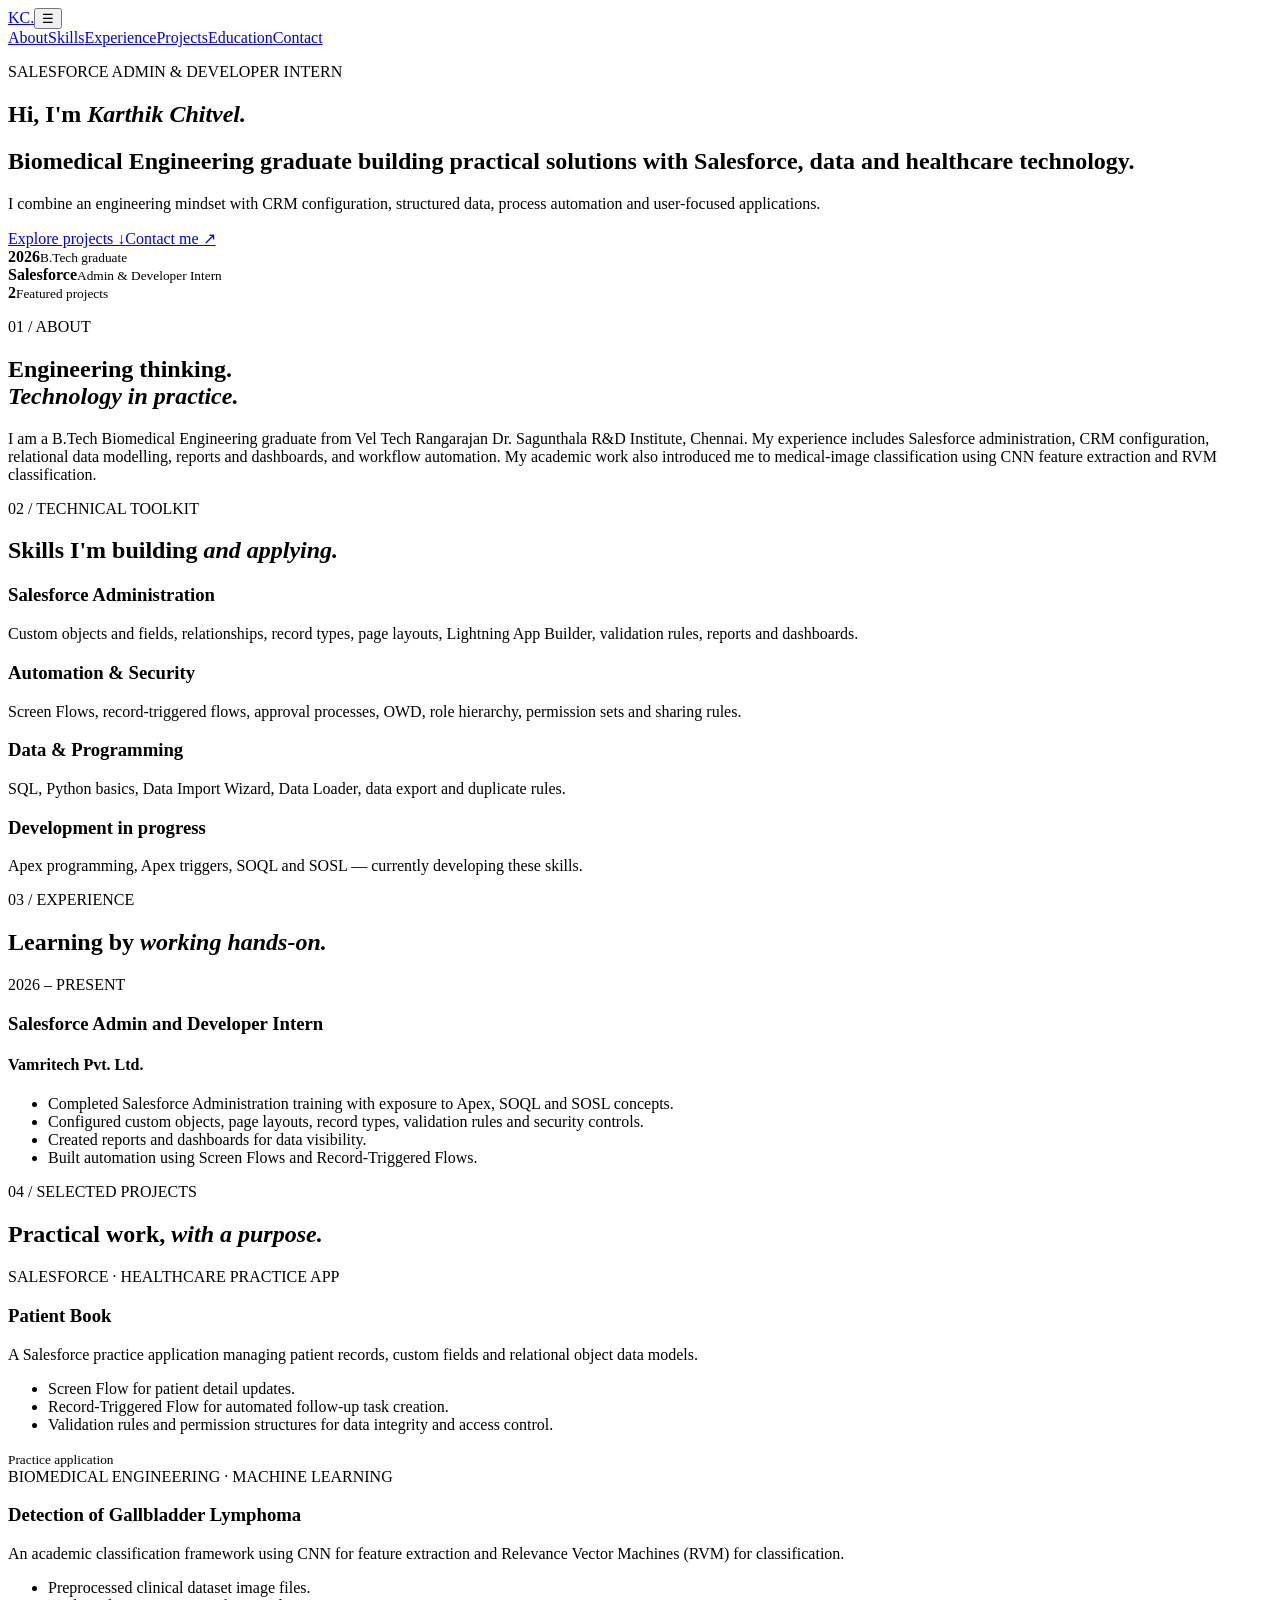
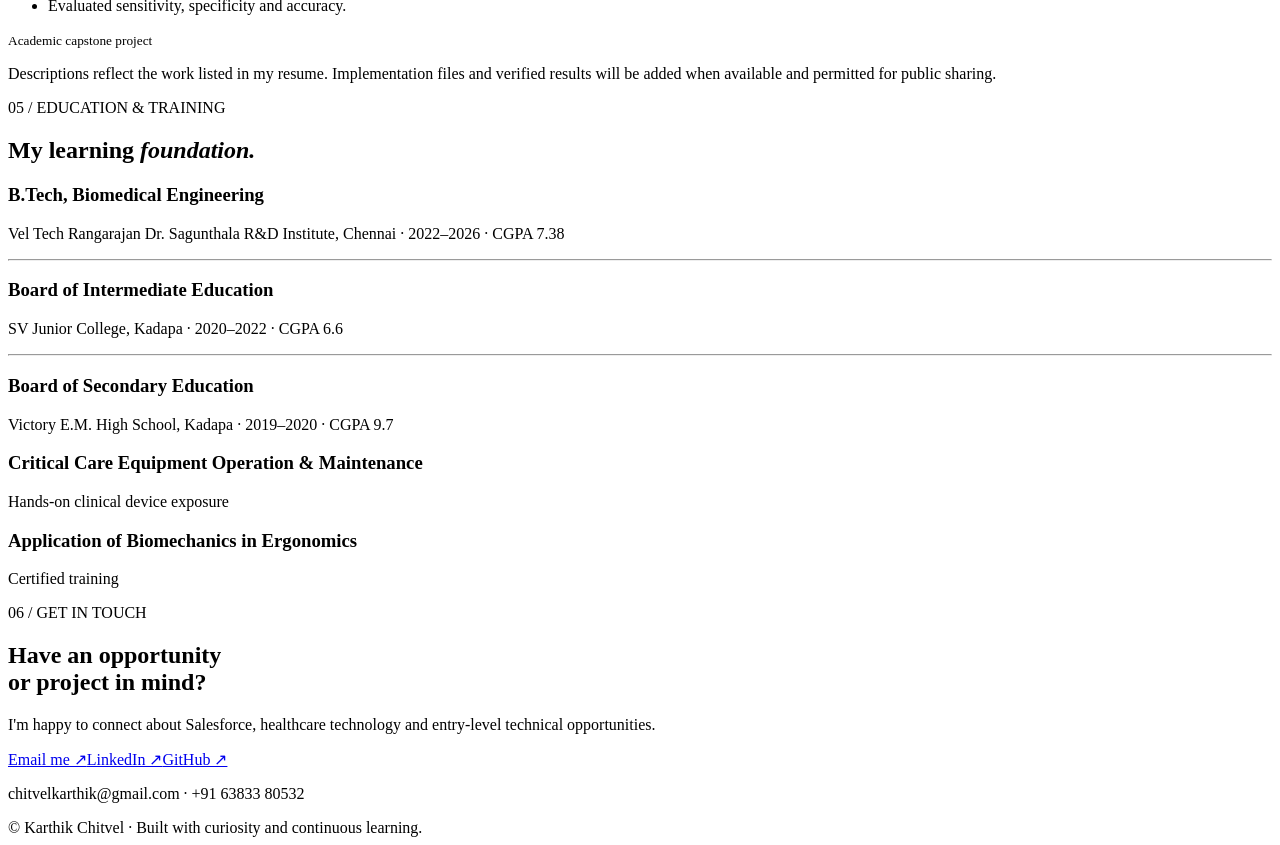
==== index.html @ 9d7deab3 "Add responsive portfolio website" ====
<!doctype html>
<html lang="en"><head><meta charset="utf-8"><meta name="viewport" content="width=device-width,initial-scale=1"><meta name="description" content="Karthik Chitvel — Biomedical Engineering graduate and Salesforce Admin and Developer Intern"><title>Karthik Chitvel | Portfolio</title><link rel="stylesheet" href="style.css"></head>
<body><header><nav><a class="logo" href="#home">KC<span>.</span></a><button id="menu" aria-label="Toggle menu">☰</button><div id="links"><a href="#about">About</a><a href="#skills">Skills</a><a href="#experience">Experience</a><a href="#projects">Projects</a><a href="#education">Education</a><a href="#contact">Contact</a></div></nav></header>
<main><section class="hero" id="home"><p class="eyebrow">SALESFORCE ADMIN & DEVELOPER INTERN</p><h1>Hi, I'm <em>Karthik Chitvel.</em></h1><h2>Biomedical Engineering graduate building practical solutions with Salesforce, data and healthcare technology.</h2><p>I combine an engineering mindset with CRM configuration, structured data, process automation and user-focused applications.</p><div class="actions"><a class="btn" href="#projects">Explore projects ↓</a><a class="btn ghost" href="mailto:chitvelkarthik@gmail.com">Contact me ↗</a></div><div class="metrics"><div><b>2026</b><small>B.Tech graduate</small></div><div><b>Salesforce</b><small>Admin & Developer Intern</small></div><div><b>2</b><small>Featured projects</small></div></div></section>
<section id="about"><p class="eyebrow">01 / ABOUT</p><h2>Engineering thinking.<br><em>Technology in practice.</em></h2><p class="wide">I am a B.Tech Biomedical Engineering graduate from Vel Tech Rangarajan Dr. Sagunthala R&D Institute, Chennai. My experience includes Salesforce administration, CRM configuration, relational data modelling, reports and dashboards, and workflow automation. My academic work also introduced me to medical-image classification using CNN feature extraction and RVM classification.</p></section>
<section class="tint" id="skills"><p class="eyebrow">02 / TECHNICAL TOOLKIT</p><h2>Skills I'm building <em>and applying.</em></h2><div class="grid"><article><h3>Salesforce Administration</h3><p>Custom objects and fields, relationships, record types, page layouts, Lightning App Builder, validation rules, reports and dashboards.</p></article><article><h3>Automation & Security</h3><p>Screen Flows, record-triggered flows, approval processes, OWD, role hierarchy, permission sets and sharing rules.</p></article><article><h3>Data & Programming</h3><p>SQL, Python basics, Data Import Wizard, Data Loader, data export and duplicate rules.</p></article><article><h3>Development in progress</h3><p>Apex programming, Apex triggers, SOQL and SOSL — currently developing these skills.</p></article></div></section>
<section id="experience"><p class="eyebrow">03 / EXPERIENCE</p><h2>Learning by <em>working hands-on.</em></h2><article class="panel"><p class="eyebrow">2026 – PRESENT</p><h3>Salesforce Admin and Developer Intern</h3><h4>Vamritech Pvt. Ltd.</h4><ul><li>Completed Salesforce Administration training with exposure to Apex, SOQL and SOSL concepts.</li><li>Configured custom objects, page layouts, record types, validation rules and security controls.</li><li>Created reports and dashboards for data visibility.</li><li>Built automation using Screen Flows and Record-Triggered Flows.</li></ul></article></section>
<section class="tint" id="projects"><p class="eyebrow">04 / SELECTED PROJECTS</p><h2>Practical work, <em>with a purpose.</em></h2><div class="grid projects"><article><span class="tag">SALESFORCE · HEALTHCARE PRACTICE APP</span><h3>Patient Book</h3><p>A Salesforce practice application managing patient records, custom fields and relational object data models.</p><ul><li>Screen Flow for patient detail updates.</li><li>Record-Triggered Flow for automated follow-up task creation.</li><li>Validation rules and permission structures for data integrity and access control.</li></ul><small>Practice application</small></article><article><span class="tag">BIOMEDICAL ENGINEERING · MACHINE LEARNING</span><h3>Detection of Gallbladder Lymphoma</h3><p>An academic classification framework using CNN for feature extraction and Relevance Vector Machines (RVM) for classification.</p><ul><li>Preprocessed clinical dataset image files.</li><li>Evaluated sensitivity, specificity and accuracy.</li></ul><small>Academic capstone project</small></article></div><p class="note">Descriptions reflect the work listed in my resume. Implementation files and verified results will be added when available and permitted for public sharing.</p></section>
<section id="education"><p class="eyebrow">05 / EDUCATION & TRAINING</p><h2>My learning <em>foundation.</em></h2><div class="panel"><h3>B.Tech, Biomedical Engineering</h3><p>Vel Tech Rangarajan Dr. Sagunthala R&D Institute, Chennai · 2022–2026 · CGPA 7.38</p><hr><h3>Board of Intermediate Education</h3><p>SV Junior College, Kadapa · 2020–2022 · CGPA 6.6</p><hr><h3>Board of Secondary Education</h3><p>Victory E.M. High School, Kadapa · 2019–2020 · CGPA 9.7</p></div><div class="grid certs"><article><h3>Critical Care Equipment Operation & Maintenance</h3><p>Hands-on clinical device exposure</p></article><article><h3>Application of Biomechanics in Ergonomics</h3><p>Certified training</p></article></div></section>
<section class="contact" id="contact"><p class="eyebrow">06 / GET IN TOUCH</p><h2>Have an opportunity<br>or project in mind?</h2><p>I'm happy to connect about Salesforce, healthcare technology and entry-level technical opportunities.</p><div class="actions"><a class="btn white" href="mailto:chitvelkarthik@gmail.com">Email me ↗</a><a class="btn outline" href="https://www.linkedin.com/in/karthikchitvel/" target="_blank" rel="noopener">LinkedIn ↗</a><a class="btn outline" href="https://github.com/chitvelkarthik-sketch" target="_blank" rel="noopener">GitHub ↗</a></div><p>chitvelkarthik@gmail.com · +91 63833 80532</p></section></main><footer>© <span id="year"></span> Karthik Chitvel · Built with curiosity and continuous learning.</footer><script src="script.js"></script></body></html>
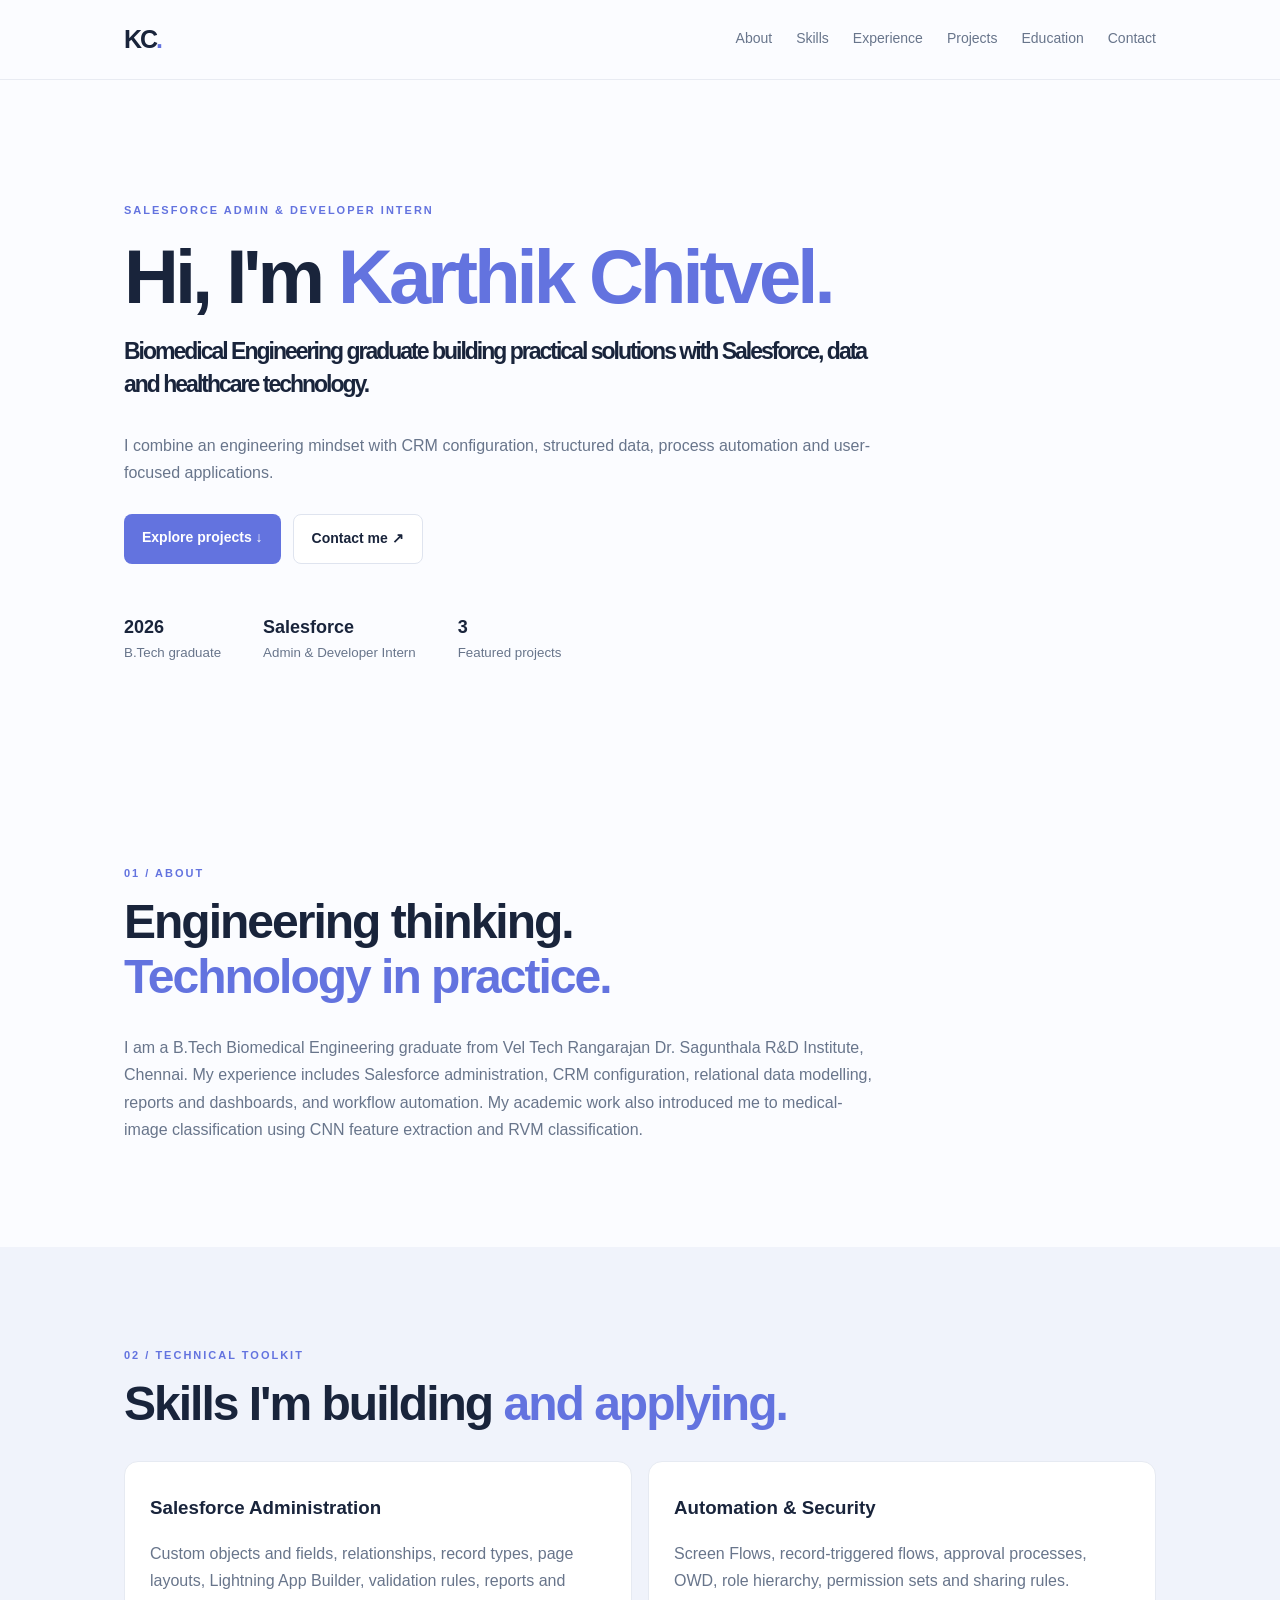
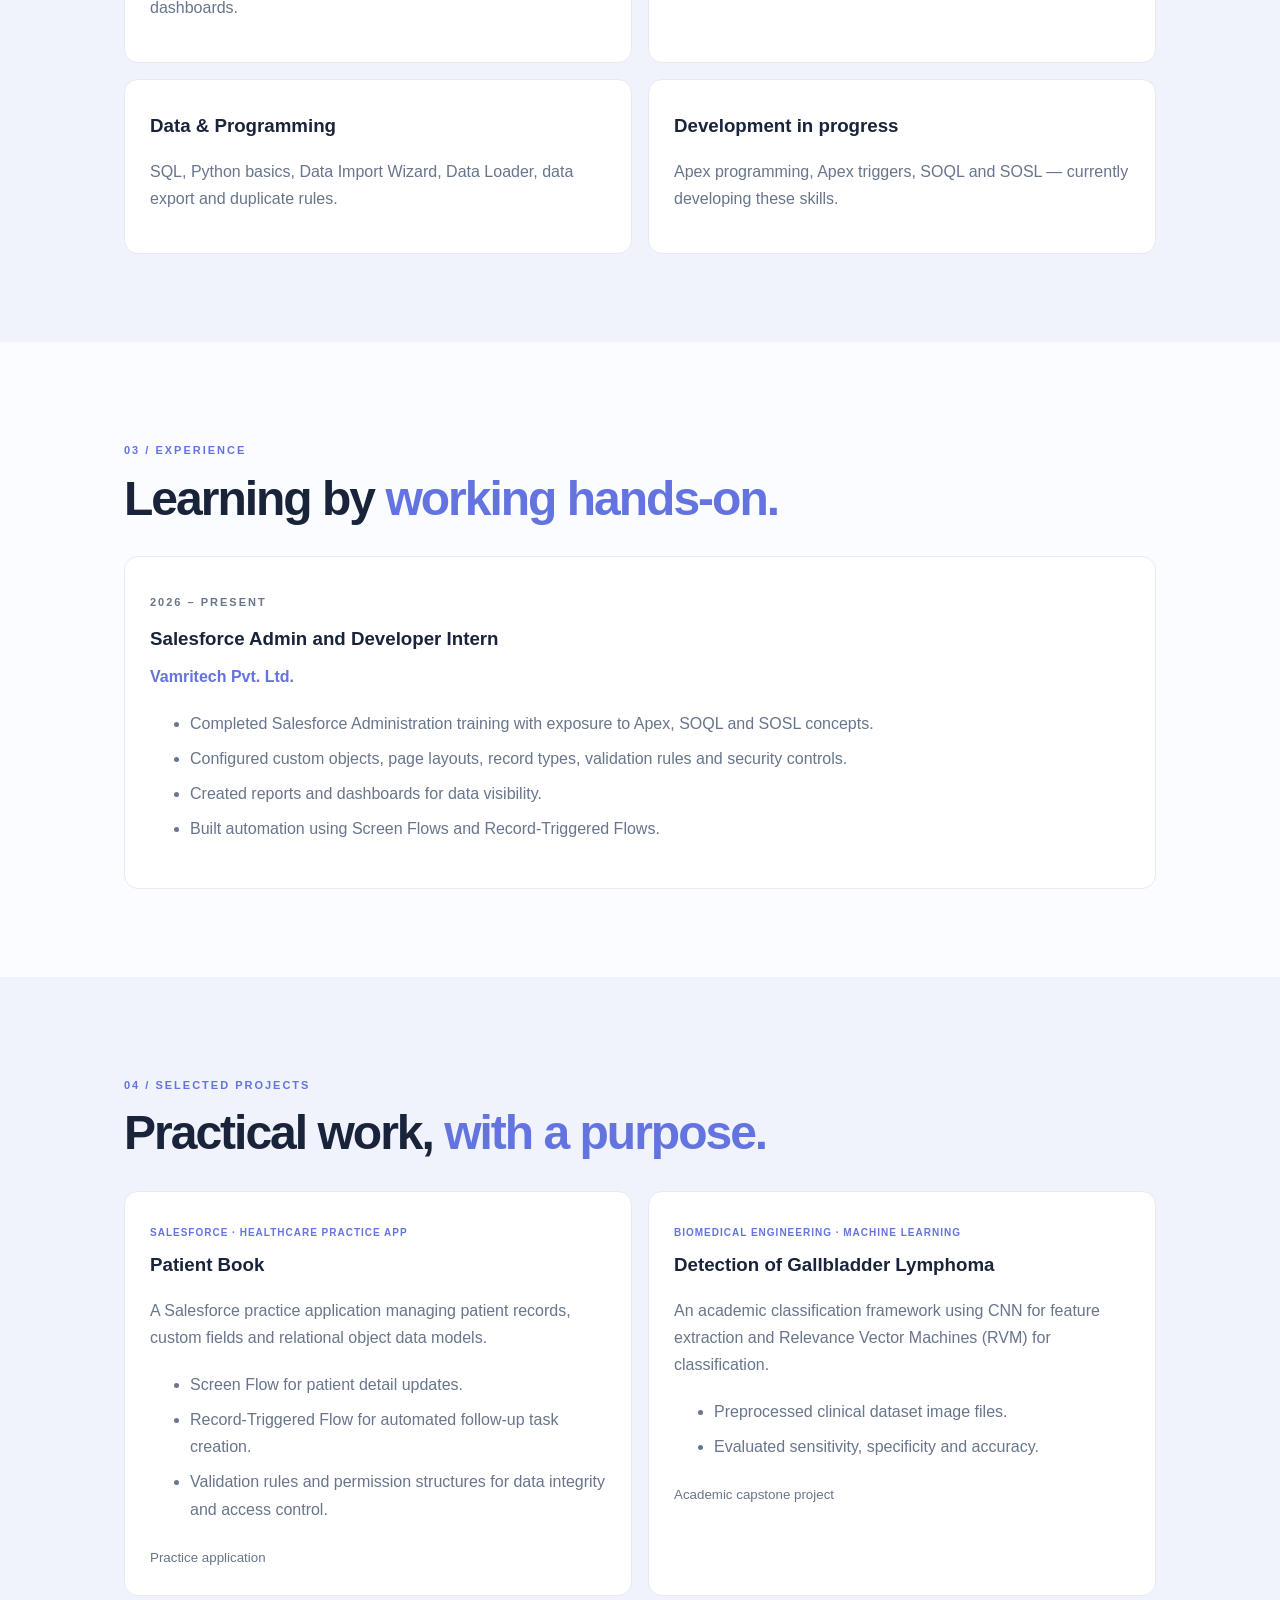
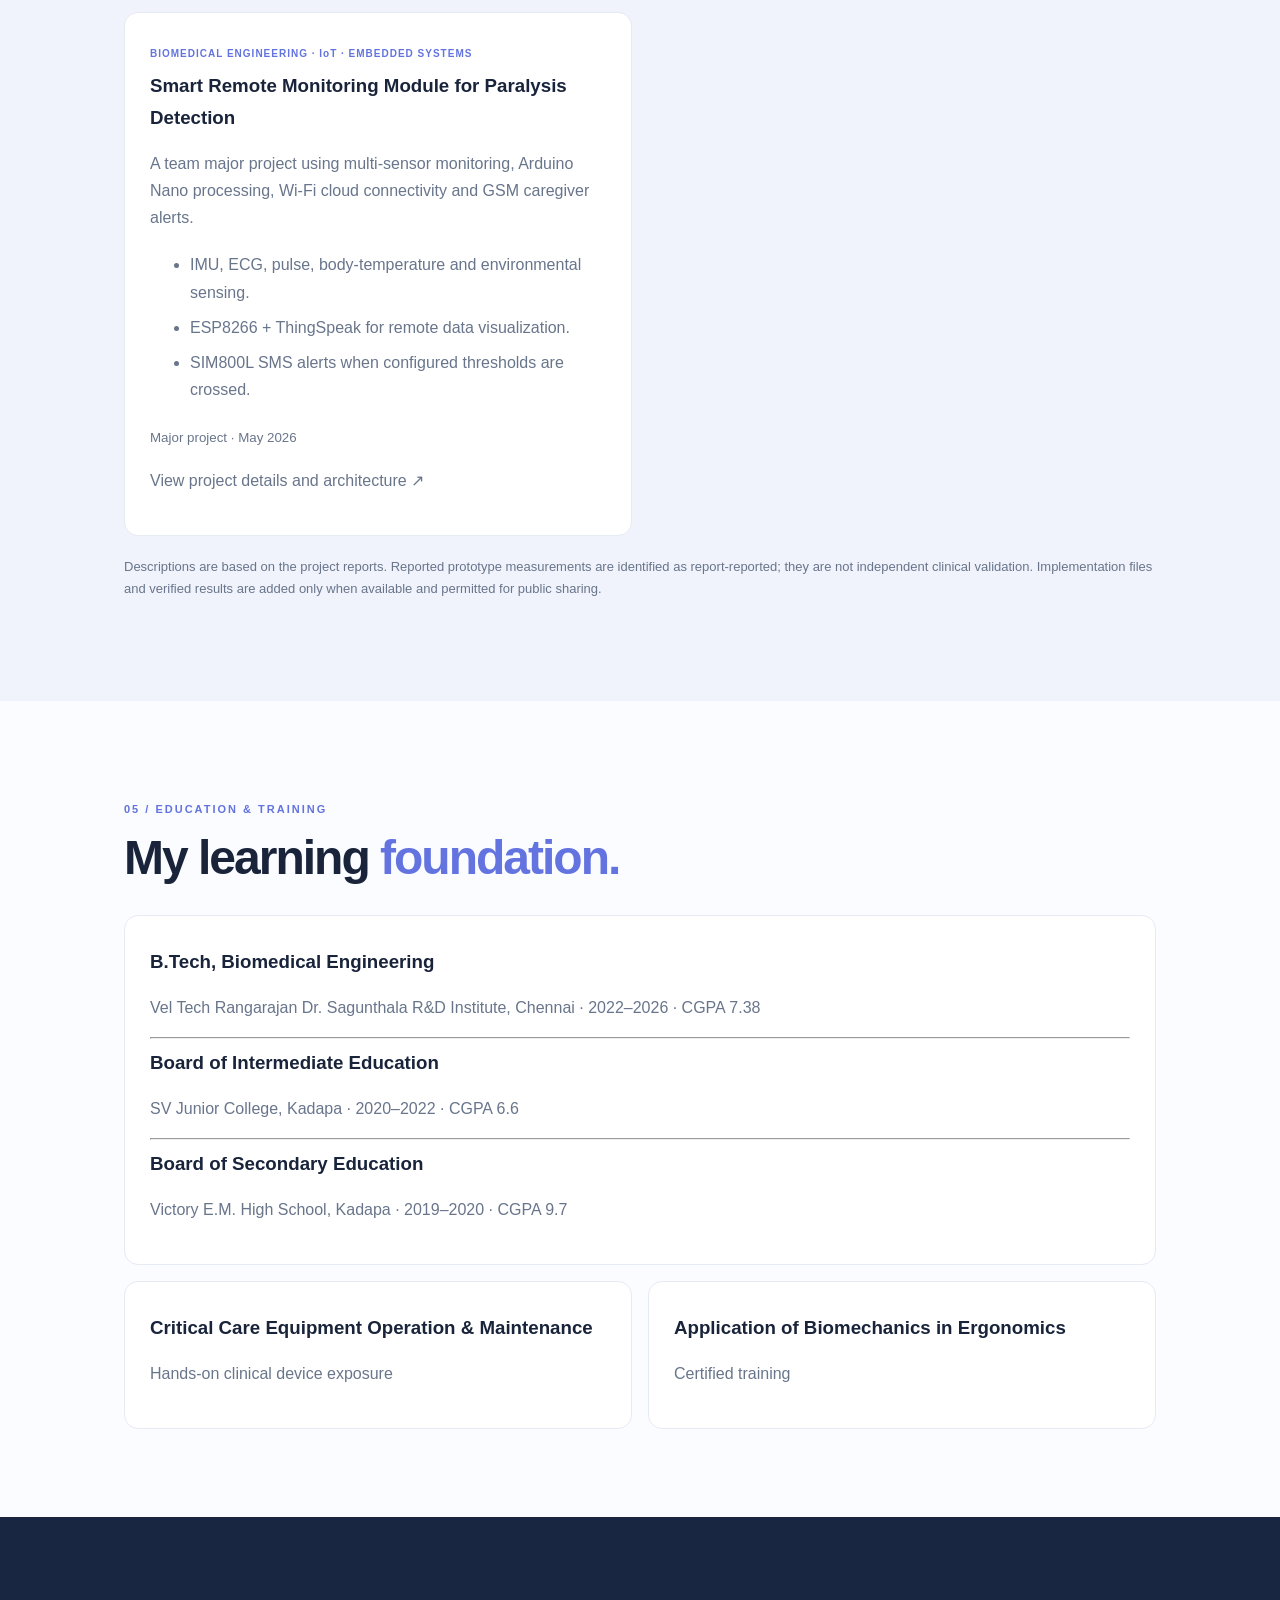
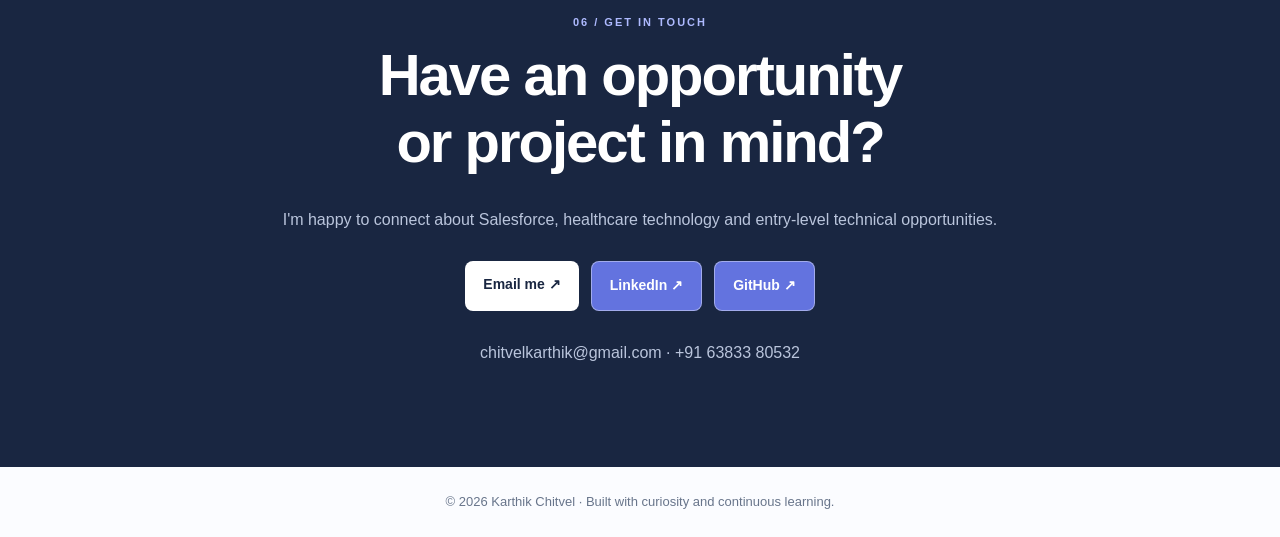
==== commit e6f4a033: "Add IoT paralysis monitoring project to portfolio" ====
--- a/index.html
+++ b/index.html
@@ -1,10 +1,10 @@
 <!doctype html>
 <html lang="en"><head><meta charset="utf-8"><meta name="viewport" content="width=device-width,initial-scale=1"><meta name="description" content="Karthik Chitvel — Biomedical Engineering graduate and Salesforce Admin and Developer Intern"><title>Karthik Chitvel | Portfolio</title><link rel="stylesheet" href="style.css"></head>
 <body><header><nav><a class="logo" href="#home">KC<span>.</span></a><button id="menu" aria-label="Toggle menu">☰</button><div id="links"><a href="#about">About</a><a href="#skills">Skills</a><a href="#experience">Experience</a><a href="#projects">Projects</a><a href="#education">Education</a><a href="#contact">Contact</a></div></nav></header>
-<main><section class="hero" id="home"><p class="eyebrow">SALESFORCE ADMIN & DEVELOPER INTERN</p><h1>Hi, I'm <em>Karthik Chitvel.</em></h1><h2>Biomedical Engineering graduate building practical solutions with Salesforce, data and healthcare technology.</h2><p>I combine an engineering mindset with CRM configuration, structured data, process automation and user-focused applications.</p><div class="actions"><a class="btn" href="#projects">Explore projects ↓</a><a class="btn ghost" href="mailto:chitvelkarthik@gmail.com">Contact me ↗</a></div><div class="metrics"><div><b>2026</b><small>B.Tech graduate</small></div><div><b>Salesforce</b><small>Admin & Developer Intern</small></div><div><b>2</b><small>Featured projects</small></div></div></section>
+<main><section class="hero" id="home"><p class="eyebrow">SALESFORCE ADMIN & DEVELOPER INTERN</p><h1>Hi, I'm <em>Karthik Chitvel.</em></h1><h2>Biomedical Engineering graduate building practical solutions with Salesforce, data and healthcare technology.</h2><p>I combine an engineering mindset with CRM configuration, structured data, process automation and user-focused applications.</p><div class="actions"><a class="btn" href="#projects">Explore projects ↓</a><a class="btn ghost" href="mailto:chitvelkarthik@gmail.com">Contact me ↗</a></div><div class="metrics"><div><b>2026</b><small>B.Tech graduate</small></div><div><b>Salesforce</b><small>Admin & Developer Intern</small></div><div><b>3</b><small>Featured projects</small></div></div></section>
 <section id="about"><p class="eyebrow">01 / ABOUT</p><h2>Engineering thinking.<br><em>Technology in practice.</em></h2><p class="wide">I am a B.Tech Biomedical Engineering graduate from Vel Tech Rangarajan Dr. Sagunthala R&D Institute, Chennai. My experience includes Salesforce administration, CRM configuration, relational data modelling, reports and dashboards, and workflow automation. My academic work also introduced me to medical-image classification using CNN feature extraction and RVM classification.</p></section>
 <section class="tint" id="skills"><p class="eyebrow">02 / TECHNICAL TOOLKIT</p><h2>Skills I'm building <em>and applying.</em></h2><div class="grid"><article><h3>Salesforce Administration</h3><p>Custom objects and fields, relationships, record types, page layouts, Lightning App Builder, validation rules, reports and dashboards.</p></article><article><h3>Automation & Security</h3><p>Screen Flows, record-triggered flows, approval processes, OWD, role hierarchy, permission sets and sharing rules.</p></article><article><h3>Data & Programming</h3><p>SQL, Python basics, Data Import Wizard, Data Loader, data export and duplicate rules.</p></article><article><h3>Development in progress</h3><p>Apex programming, Apex triggers, SOQL and SOSL — currently developing these skills.</p></article></div></section>
 <section id="experience"><p class="eyebrow">03 / EXPERIENCE</p><h2>Learning by <em>working hands-on.</em></h2><article class="panel"><p class="eyebrow">2026 – PRESENT</p><h3>Salesforce Admin and Developer Intern</h3><h4>Vamritech Pvt. Ltd.</h4><ul><li>Completed Salesforce Administration training with exposure to Apex, SOQL and SOSL concepts.</li><li>Configured custom objects, page layouts, record types, validation rules and security controls.</li><li>Created reports and dashboards for data visibility.</li><li>Built automation using Screen Flows and Record-Triggered Flows.</li></ul></article></section>
-<section class="tint" id="projects"><p class="eyebrow">04 / SELECTED PROJECTS</p><h2>Practical work, <em>with a purpose.</em></h2><div class="grid projects"><article><span class="tag">SALESFORCE · HEALTHCARE PRACTICE APP</span><h3>Patient Book</h3><p>A Salesforce practice application managing patient records, custom fields and relational object data models.</p><ul><li>Screen Flow for patient detail updates.</li><li>Record-Triggered Flow for automated follow-up task creation.</li><li>Validation rules and permission structures for data integrity and access control.</li></ul><small>Practice application</small></article><article><span class="tag">BIOMEDICAL ENGINEERING · MACHINE LEARNING</span><h3>Detection of Gallbladder Lymphoma</h3><p>An academic classification framework using CNN for feature extraction and Relevance Vector Machines (RVM) for classification.</p><ul><li>Preprocessed clinical dataset image files.</li><li>Evaluated sensitivity, specificity and accuracy.</li></ul><small>Academic capstone project</small></article></div><p class="note">Descriptions reflect the work listed in my resume. Implementation files and verified results will be added when available and permitted for public sharing.</p></section>
+<section class="tint" id="projects"><p class="eyebrow">04 / SELECTED PROJECTS</p><h2>Practical work, <em>with a purpose.</em></h2><div class="grid projects"><article><span class="tag">SALESFORCE · HEALTHCARE PRACTICE APP</span><h3>Patient Book</h3><p>A Salesforce practice application managing patient records, custom fields and relational object data models.</p><ul><li>Screen Flow for patient detail updates.</li><li>Record-Triggered Flow for automated follow-up task creation.</li><li>Validation rules and permission structures for data integrity and access control.</li></ul><small>Practice application</small></article><article><span class="tag">BIOMEDICAL ENGINEERING · MACHINE LEARNING</span><h3>Detection of Gallbladder Lymphoma</h3><p>An academic classification framework using CNN for feature extraction and Relevance Vector Machines (RVM) for classification.</p><ul><li>Preprocessed clinical dataset image files.</li><li>Evaluated sensitivity, specificity and accuracy.</li></ul><small>Academic capstone project</small></article><article><span class="tag">BIOMEDICAL ENGINEERING · IoT · EMBEDDED SYSTEMS</span><h3>Smart Remote Monitoring Module for Paralysis Detection</h3><p>A team major project using multi-sensor monitoring, Arduino Nano processing, Wi-Fi cloud connectivity and GSM caregiver alerts.</p><ul><li>IMU, ECG, pulse, body-temperature and environmental sensing.</li><li>ESP8266 + ThingSpeak for remote data visualization.</li><li>SIM800L SMS alerts when configured thresholds are crossed.</li></ul><small>Major project · May 2026</small><p><a href="projects/smart-remote-paralysis-monitoring-iot/README.md">View project details and architecture ↗</a></p></article></div><p class="note">Descriptions are based on the project reports. Reported prototype measurements are identified as report-reported; they are not independent clinical validation. Implementation files and verified results are added only when available and permitted for public sharing.</p></section>
 <section id="education"><p class="eyebrow">05 / EDUCATION & TRAINING</p><h2>My learning <em>foundation.</em></h2><div class="panel"><h3>B.Tech, Biomedical Engineering</h3><p>Vel Tech Rangarajan Dr. Sagunthala R&D Institute, Chennai · 2022–2026 · CGPA 7.38</p><hr><h3>Board of Intermediate Education</h3><p>SV Junior College, Kadapa · 2020–2022 · CGPA 6.6</p><hr><h3>Board of Secondary Education</h3><p>Victory E.M. High School, Kadapa · 2019–2020 · CGPA 9.7</p></div><div class="grid certs"><article><h3>Critical Care Equipment Operation & Maintenance</h3><p>Hands-on clinical device exposure</p></article><article><h3>Application of Biomechanics in Ergonomics</h3><p>Certified training</p></article></div></section>
 <section class="contact" id="contact"><p class="eyebrow">06 / GET IN TOUCH</p><h2>Have an opportunity<br>or project in mind?</h2><p>I'm happy to connect about Salesforce, healthcare technology and entry-level technical opportunities.</p><div class="actions"><a class="btn white" href="mailto:chitvelkarthik@gmail.com">Email me ↗</a><a class="btn outline" href="https://www.linkedin.com/in/karthikchitvel/" target="_blank" rel="noopener">LinkedIn ↗</a><a class="btn outline" href="https://github.com/chitvelkarthik-sketch" target="_blank" rel="noopener">GitHub ↗</a></div><p>chitvelkarthik@gmail.com · +91 63833 80532</p></section></main><footer>© <span id="year"></span> Karthik Chitvel · Built with curiosity and continuous learning.</footer><script src="script.js"></script></body></html>
--- a/style.css
+++ b/style.css
@@ -0,0 +1 @@
+:root{--ink:#19243b;--muted:#68758b;--accent:#6373df;--bg:#fbfcff;--soft:#f0f3fb}*{box-sizing:border-box}html{scroll-behavior:smooth}body{margin:0;background:var(--bg);color:var(--ink);font:16px/1.7 'DM Sans',Arial,sans-serif}header{position:sticky;top:0;background:#fbfcffee;backdrop-filter:blur(12px);border-bottom:1px solid #e8ebf2;z-index:3}nav{max-width:1080px;margin:auto;padding:18px 24px;display:flex;align-items:center;justify-content:space-between}.logo{font-size:25px;font-weight:900;letter-spacing:-2px}.logo span,em{color:var(--accent);font-style:normal}#links{display:flex;gap:24px}a{color:inherit;text-decoration:none}#links a{font-size:14px;color:var(--muted)}#menu{display:none}.hero,section{max-width:1080px;margin:auto;padding:88px 24px}.hero{padding-top:110px;padding-bottom:100px}.eyebrow,.tag{color:var(--accent);font-size:11px;font-weight:800;letter-spacing:2px}.hero h1{font-size:clamp(44px,7vw,76px);line-height:1.05;letter-spacing:-4px;margin:18px 0}.hero h2{font-size:23px;line-height:1.45;max-width:780px}.hero>p:not(.eyebrow),.wide{color:var(--muted);max-width:760px}.actions{display:flex;gap:12px;flex-wrap:wrap;margin:28px 0}.btn{background:var(--accent);color:white;padding:12px 18px;border-radius:8px;font-weight:700;font-size:14px}.ghost{background:white;color:var(--ink);border:1px solid #dfe4ef}.metrics{display:flex;gap:42px;margin-top:48px}.metrics div{display:grid}.metrics b{font-size:18px}.metrics small,small{color:var(--muted)}section h2{font-size:clamp(32px,4vw,48px);line-height:1.15;letter-spacing:-2px;margin:10px 0 30px}.tint{max-width:none;background:var(--soft);padding-left:max(24px,calc((100% - 1032px)/2));padding-right:max(24px,calc((100% - 1032px)/2))}.grid{display:grid;grid-template-columns:repeat(2,1fr);gap:16px}.grid article,.panel{background:white;border:1px solid #e6eaf2;border-radius:14px;padding:25px}.grid h3,.panel h3{margin:5px 0 8px}.grid p,.panel p,.note{color:var(--muted)}.panel{margin-top:22px}.panel h4{color:var(--accent);margin:0}.panel li,.grid li{padding:4px 0;color:var(--muted)}.projects article{min-height:270px}.tag{font-size:10px;letter-spacing:1px}.note{font-size:13px;margin-top:20px}.certs{margin-top:16px}.contact{max-width:none;background:#192641;color:white;text-align:center;padding:85px 24px}.contact h2{font-size:clamp(38px,5vw,58px)}.contact>p:not(.eyebrow){color:#bac5dc}.contact .eyebrow{color:#aebaff}.contact .actions{justify-content:center}.white{background:white;color:#192641}.outline{border:1px solid #ffffff66}footer{text-align:center;padding:24px;color:var(--muted);font-size:13px}@media(max-width:700px){#menu{display:block;background:none;border:0;font-size:22px}#links{display:none;position:absolute;top:60px;left:0;right:0;background:white;padding:20px;flex-direction:column}#links.open{display:flex}.hero,section{padding-top:65px;padding-bottom:65px}.grid{grid-template-columns:1fr}.metrics{gap:20px;flex-wrap:wrap}.hero h1{letter-spacing:-2px}}
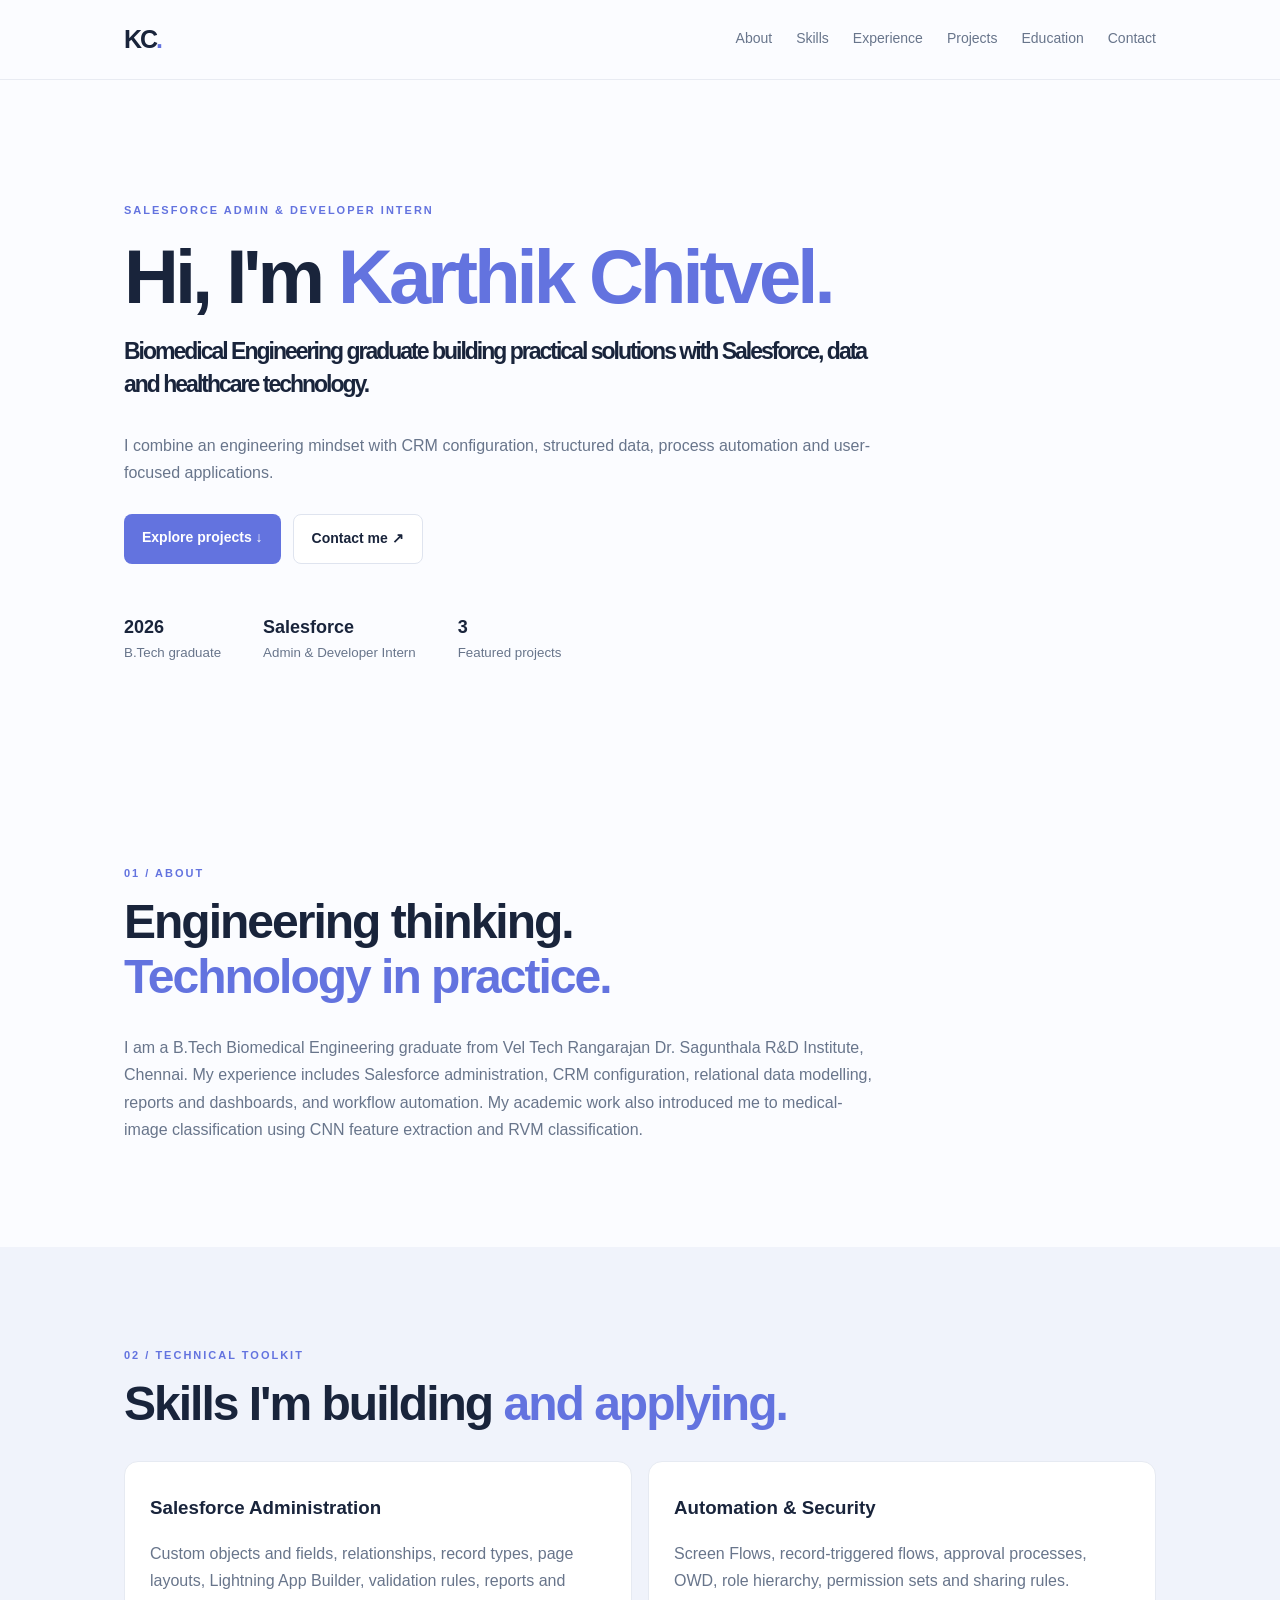
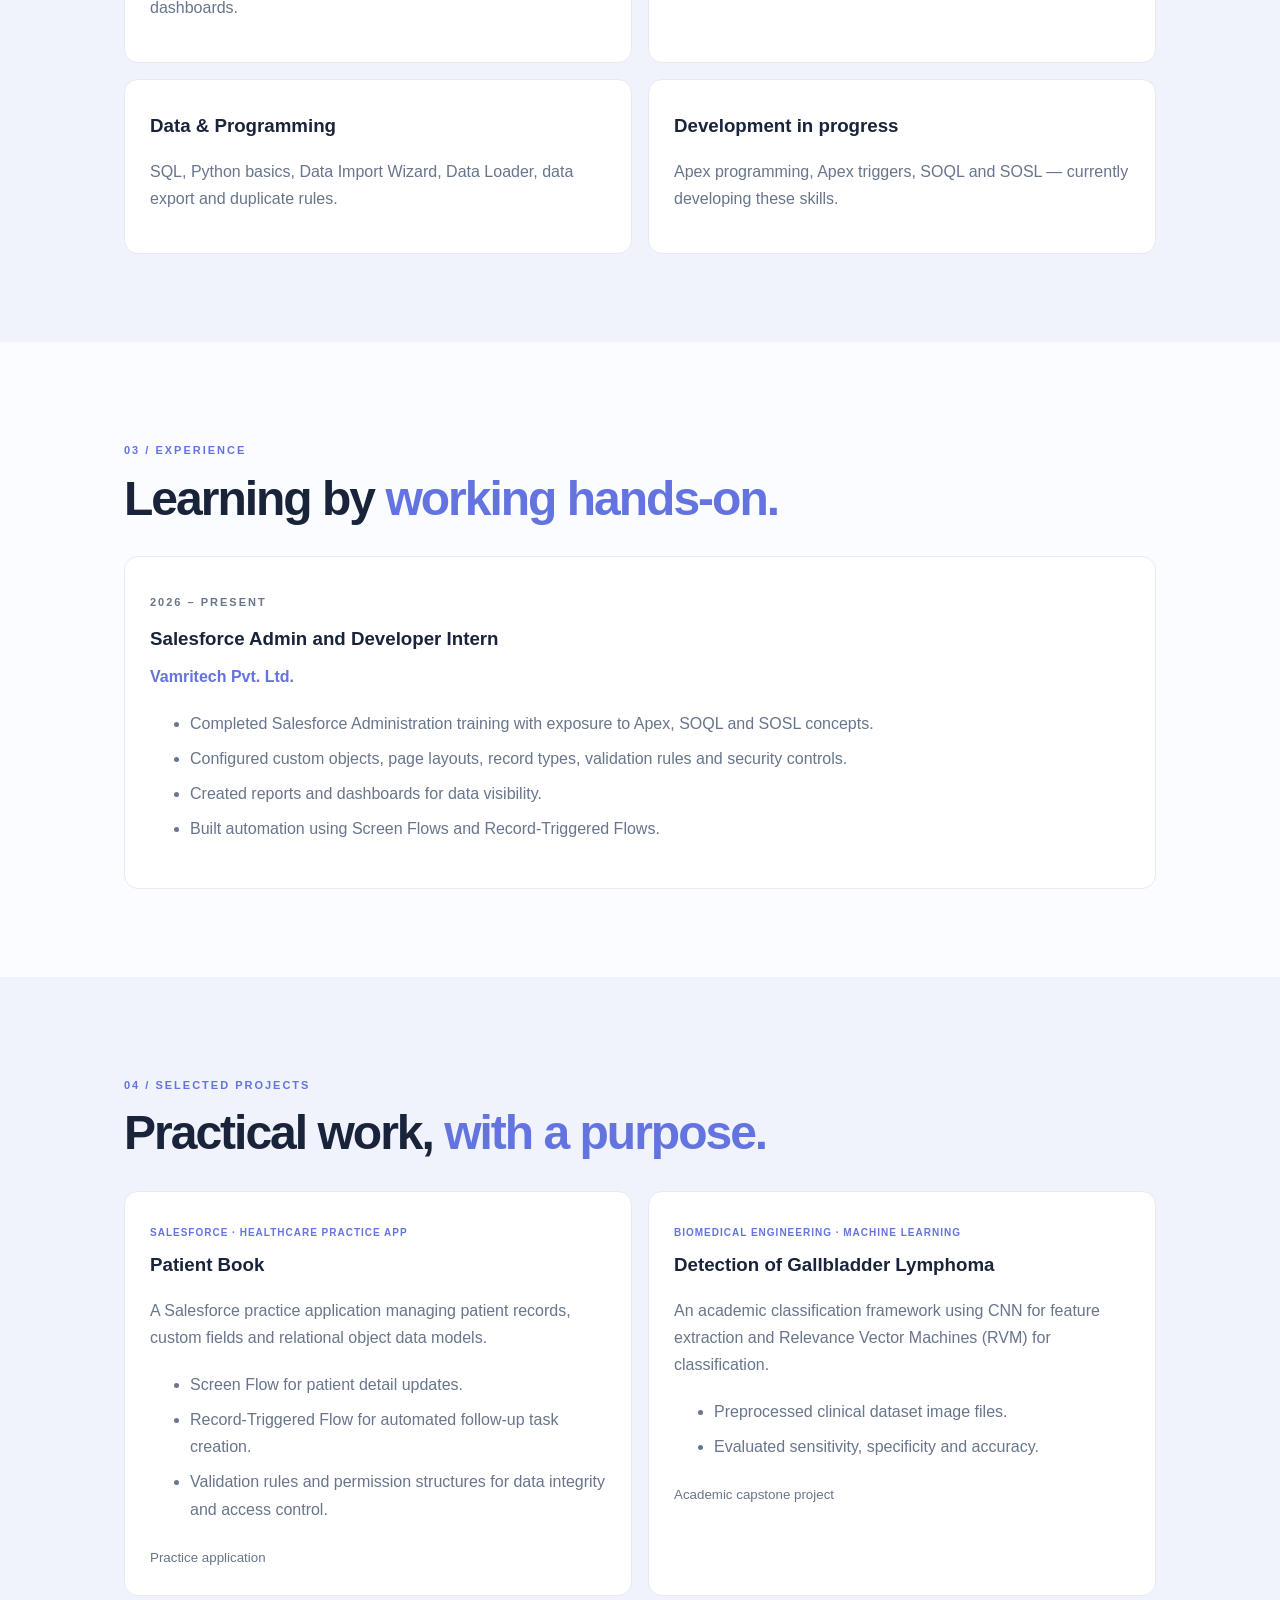
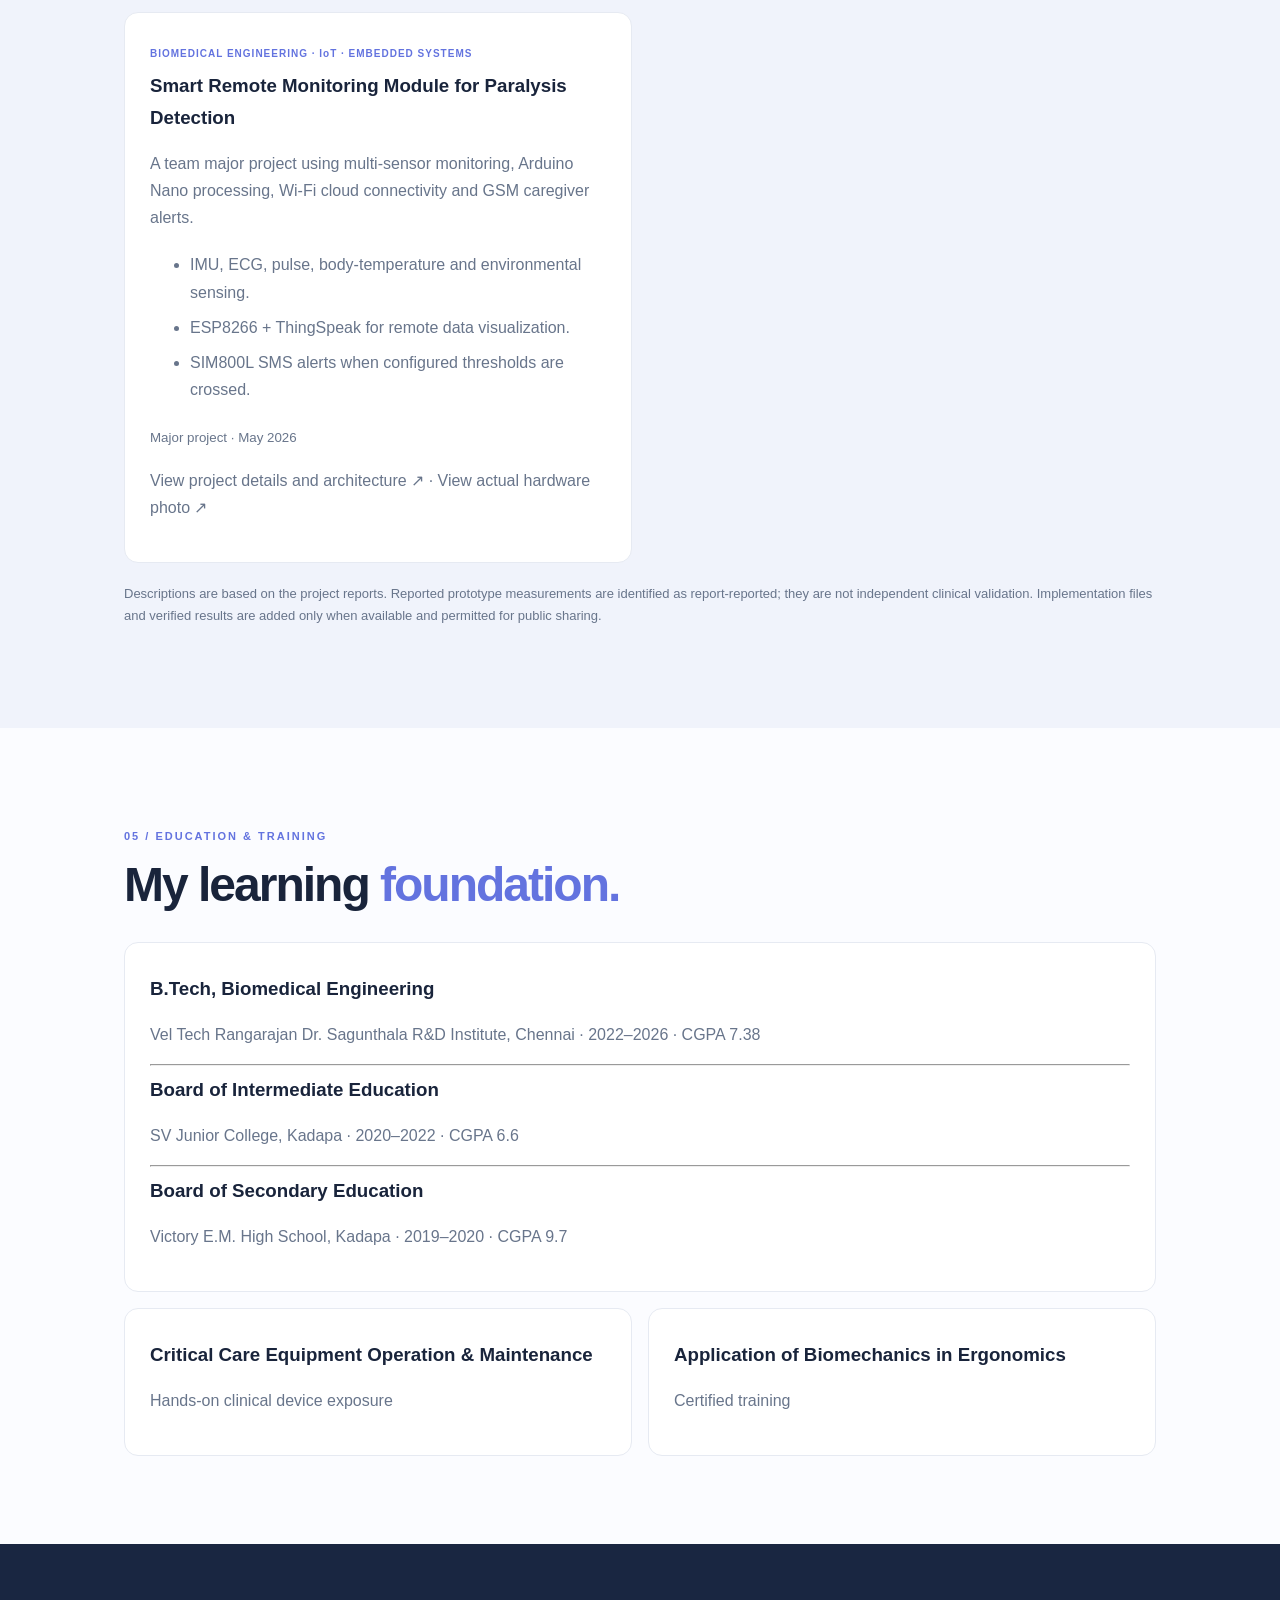
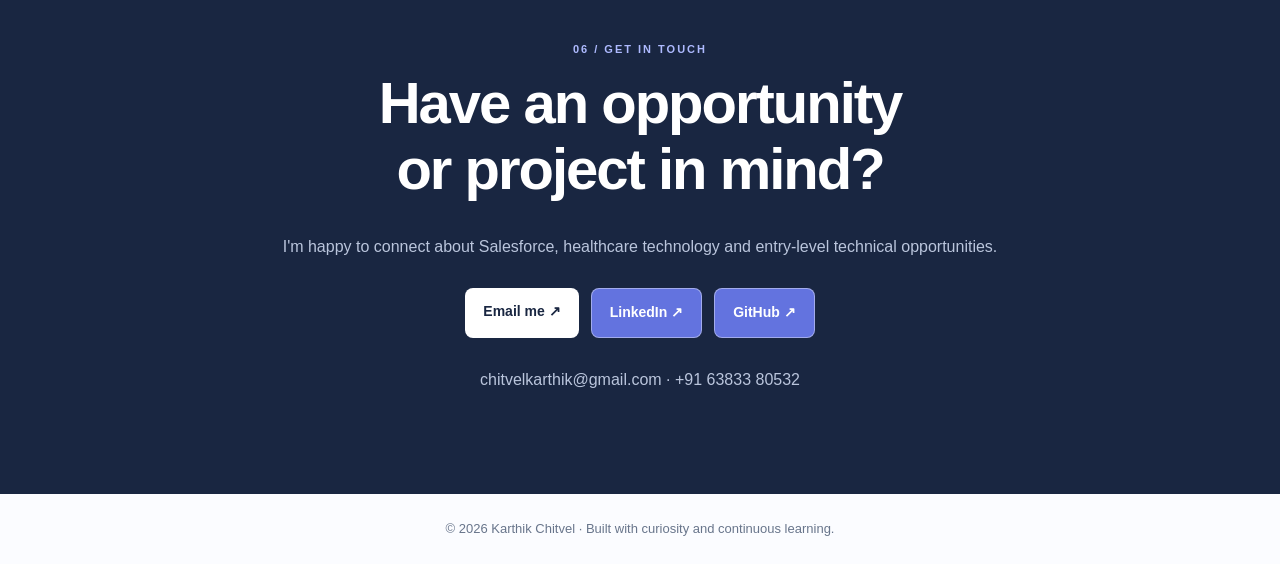
==== commit 735bb4bb: "Add hardware photo link to portfolio project card" ====
--- a/index.html
+++ b/index.html
@@ -5,6 +5,6 @@
 <section id="about"><p class="eyebrow">01 / ABOUT</p><h2>Engineering thinking.<br><em>Technology in practice.</em></h2><p class="wide">I am a B.Tech Biomedical Engineering graduate from Vel Tech Rangarajan Dr. Sagunthala R&D Institute, Chennai. My experience includes Salesforce administration, CRM configuration, relational data modelling, reports and dashboards, and workflow automation. My academic work also introduced me to medical-image classification using CNN feature extraction and RVM classification.</p></section>
 <section class="tint" id="skills"><p class="eyebrow">02 / TECHNICAL TOOLKIT</p><h2>Skills I'm building <em>and applying.</em></h2><div class="grid"><article><h3>Salesforce Administration</h3><p>Custom objects and fields, relationships, record types, page layouts, Lightning App Builder, validation rules, reports and dashboards.</p></article><article><h3>Automation & Security</h3><p>Screen Flows, record-triggered flows, approval processes, OWD, role hierarchy, permission sets and sharing rules.</p></article><article><h3>Data & Programming</h3><p>SQL, Python basics, Data Import Wizard, Data Loader, data export and duplicate rules.</p></article><article><h3>Development in progress</h3><p>Apex programming, Apex triggers, SOQL and SOSL — currently developing these skills.</p></article></div></section>
 <section id="experience"><p class="eyebrow">03 / EXPERIENCE</p><h2>Learning by <em>working hands-on.</em></h2><article class="panel"><p class="eyebrow">2026 – PRESENT</p><h3>Salesforce Admin and Developer Intern</h3><h4>Vamritech Pvt. Ltd.</h4><ul><li>Completed Salesforce Administration training with exposure to Apex, SOQL and SOSL concepts.</li><li>Configured custom objects, page layouts, record types, validation rules and security controls.</li><li>Created reports and dashboards for data visibility.</li><li>Built automation using Screen Flows and Record-Triggered Flows.</li></ul></article></section>
-<section class="tint" id="projects"><p class="eyebrow">04 / SELECTED PROJECTS</p><h2>Practical work, <em>with a purpose.</em></h2><div class="grid projects"><article><span class="tag">SALESFORCE · HEALTHCARE PRACTICE APP</span><h3>Patient Book</h3><p>A Salesforce practice application managing patient records, custom fields and relational object data models.</p><ul><li>Screen Flow for patient detail updates.</li><li>Record-Triggered Flow for automated follow-up task creation.</li><li>Validation rules and permission structures for data integrity and access control.</li></ul><small>Practice application</small></article><article><span class="tag">BIOMEDICAL ENGINEERING · MACHINE LEARNING</span><h3>Detection of Gallbladder Lymphoma</h3><p>An academic classification framework using CNN for feature extraction and Relevance Vector Machines (RVM) for classification.</p><ul><li>Preprocessed clinical dataset image files.</li><li>Evaluated sensitivity, specificity and accuracy.</li></ul><small>Academic capstone project</small></article><article><span class="tag">BIOMEDICAL ENGINEERING · IoT · EMBEDDED SYSTEMS</span><h3>Smart Remote Monitoring Module for Paralysis Detection</h3><p>A team major project using multi-sensor monitoring, Arduino Nano processing, Wi-Fi cloud connectivity and GSM caregiver alerts.</p><ul><li>IMU, ECG, pulse, body-temperature and environmental sensing.</li><li>ESP8266 + ThingSpeak for remote data visualization.</li><li>SIM800L SMS alerts when configured thresholds are crossed.</li></ul><small>Major project · May 2026</small><p><a href="projects/smart-remote-paralysis-monitoring-iot/README.md">View project details and architecture ↗</a></p></article></div><p class="note">Descriptions are based on the project reports. Reported prototype measurements are identified as report-reported; they are not independent clinical validation. Implementation files and verified results are added only when available and permitted for public sharing.</p></section>
+<section class="tint" id="projects"><p class="eyebrow">04 / SELECTED PROJECTS</p><h2>Practical work, <em>with a purpose.</em></h2><div class="grid projects"><article><span class="tag">SALESFORCE · HEALTHCARE PRACTICE APP</span><h3>Patient Book</h3><p>A Salesforce practice application managing patient records, custom fields and relational object data models.</p><ul><li>Screen Flow for patient detail updates.</li><li>Record-Triggered Flow for automated follow-up task creation.</li><li>Validation rules and permission structures for data integrity and access control.</li></ul><small>Practice application</small></article><article><span class="tag">BIOMEDICAL ENGINEERING · MACHINE LEARNING</span><h3>Detection of Gallbladder Lymphoma</h3><p>An academic classification framework using CNN for feature extraction and Relevance Vector Machines (RVM) for classification.</p><ul><li>Preprocessed clinical dataset image files.</li><li>Evaluated sensitivity, specificity and accuracy.</li></ul><small>Academic capstone project</small></article><article><span class="tag">BIOMEDICAL ENGINEERING · IoT · EMBEDDED SYSTEMS</span><h3>Smart Remote Monitoring Module for Paralysis Detection</h3><p>A team major project using multi-sensor monitoring, Arduino Nano processing, Wi-Fi cloud connectivity and GSM caregiver alerts.</p><ul><li>IMU, ECG, pulse, body-temperature and environmental sensing.</li><li>ESP8266 + ThingSpeak for remote data visualization.</li><li>SIM800L SMS alerts when configured thresholds are crossed.</li></ul><small>Major project · May 2026</small><p><a href="projects/smart-remote-paralysis-monitoring-iot/README.md">View project details and architecture ↗</a> · <a href="projects/smart-remote-paralysis-monitoring-iot/hardware-photo.html">View actual hardware photo ↗</a></p></article></div><p class="note">Descriptions are based on the project reports. Reported prototype measurements are identified as report-reported; they are not independent clinical validation. Implementation files and verified results are added only when available and permitted for public sharing.</p></section>
 <section id="education"><p class="eyebrow">05 / EDUCATION & TRAINING</p><h2>My learning <em>foundation.</em></h2><div class="panel"><h3>B.Tech, Biomedical Engineering</h3><p>Vel Tech Rangarajan Dr. Sagunthala R&D Institute, Chennai · 2022–2026 · CGPA 7.38</p><hr><h3>Board of Intermediate Education</h3><p>SV Junior College, Kadapa · 2020–2022 · CGPA 6.6</p><hr><h3>Board of Secondary Education</h3><p>Victory E.M. High School, Kadapa · 2019–2020 · CGPA 9.7</p></div><div class="grid certs"><article><h3>Critical Care Equipment Operation & Maintenance</h3><p>Hands-on clinical device exposure</p></article><article><h3>Application of Biomechanics in Ergonomics</h3><p>Certified training</p></article></div></section>
 <section class="contact" id="contact"><p class="eyebrow">06 / GET IN TOUCH</p><h2>Have an opportunity<br>or project in mind?</h2><p>I'm happy to connect about Salesforce, healthcare technology and entry-level technical opportunities.</p><div class="actions"><a class="btn white" href="mailto:chitvelkarthik@gmail.com">Email me ↗</a><a class="btn outline" href="https://www.linkedin.com/in/karthikchitvel/" target="_blank" rel="noopener">LinkedIn ↗</a><a class="btn outline" href="https://github.com/chitvelkarthik-sketch" target="_blank" rel="noopener">GitHub ↗</a></div><p>chitvelkarthik@gmail.com · +91 63833 80532</p></section></main><footer>© <span id="year"></span> Karthik Chitvel · Built with curiosity and continuous learning.</footer><script src="script.js"></script></body></html>
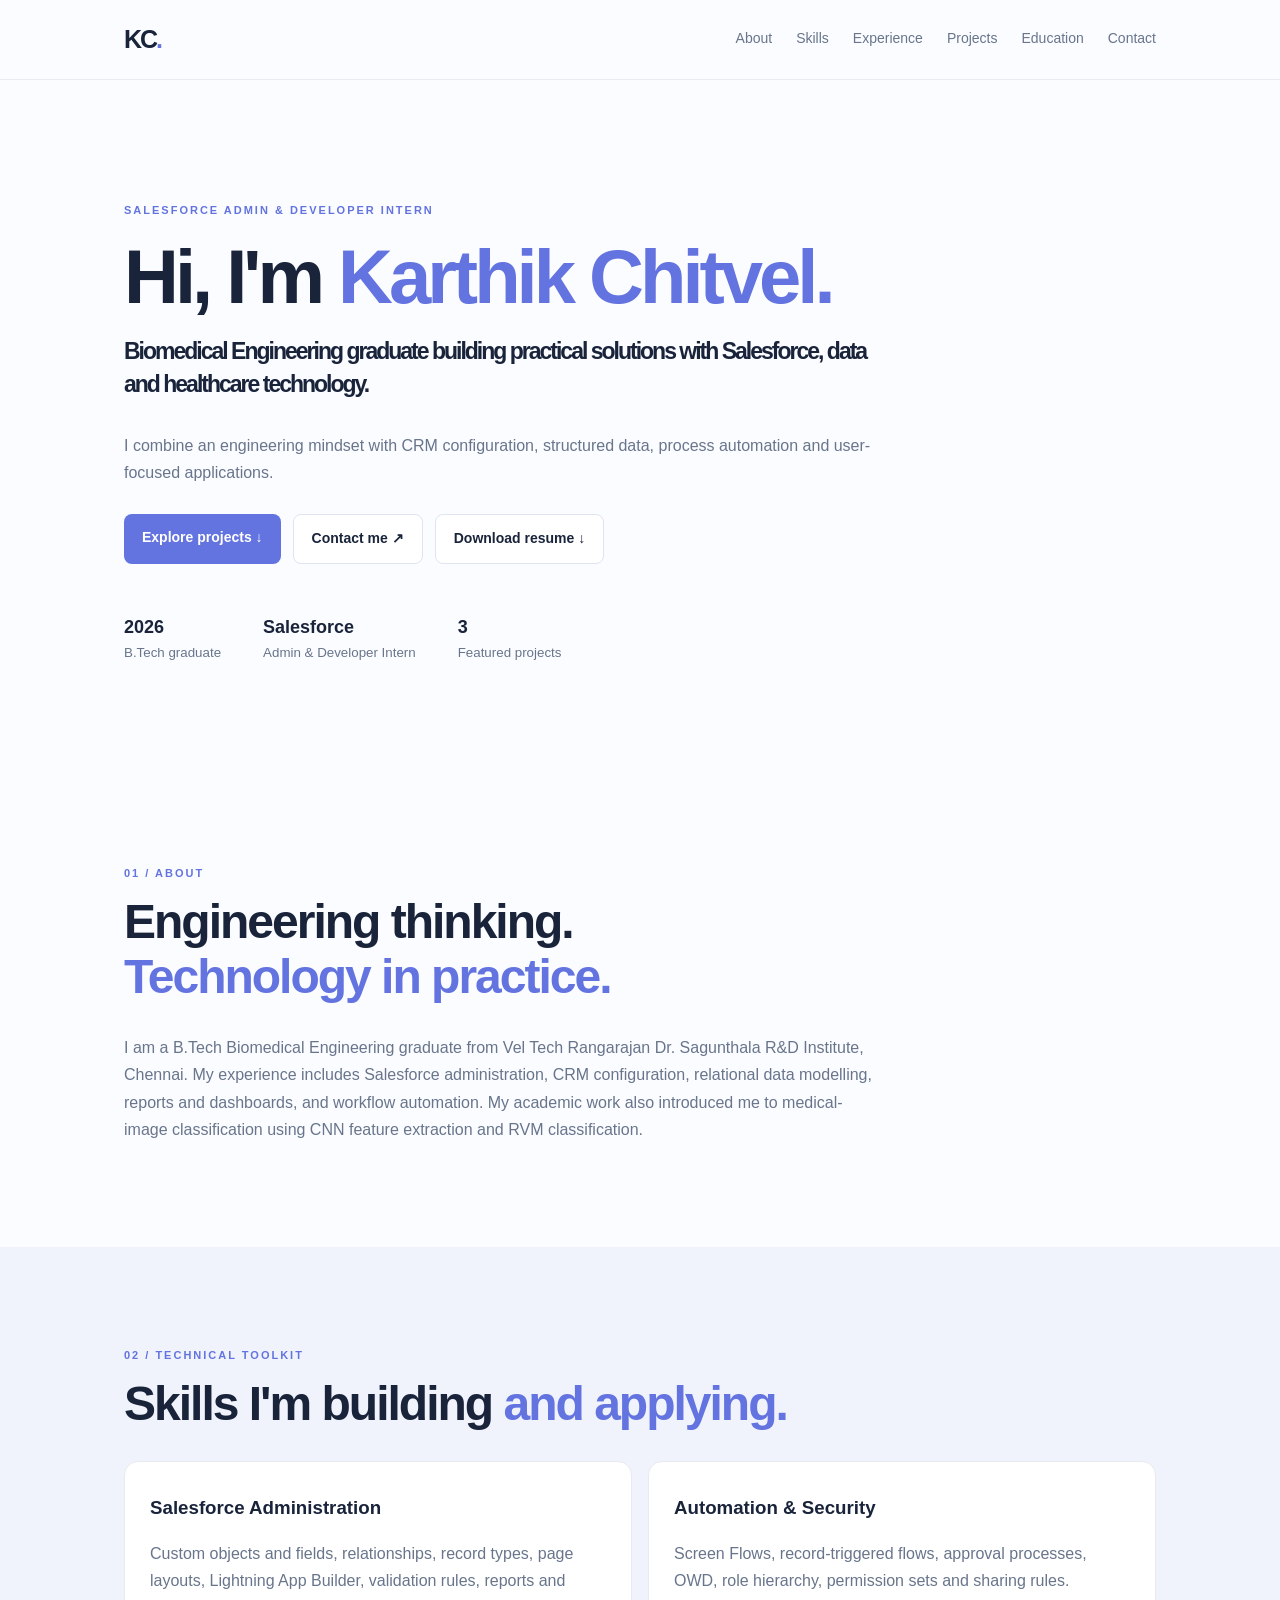
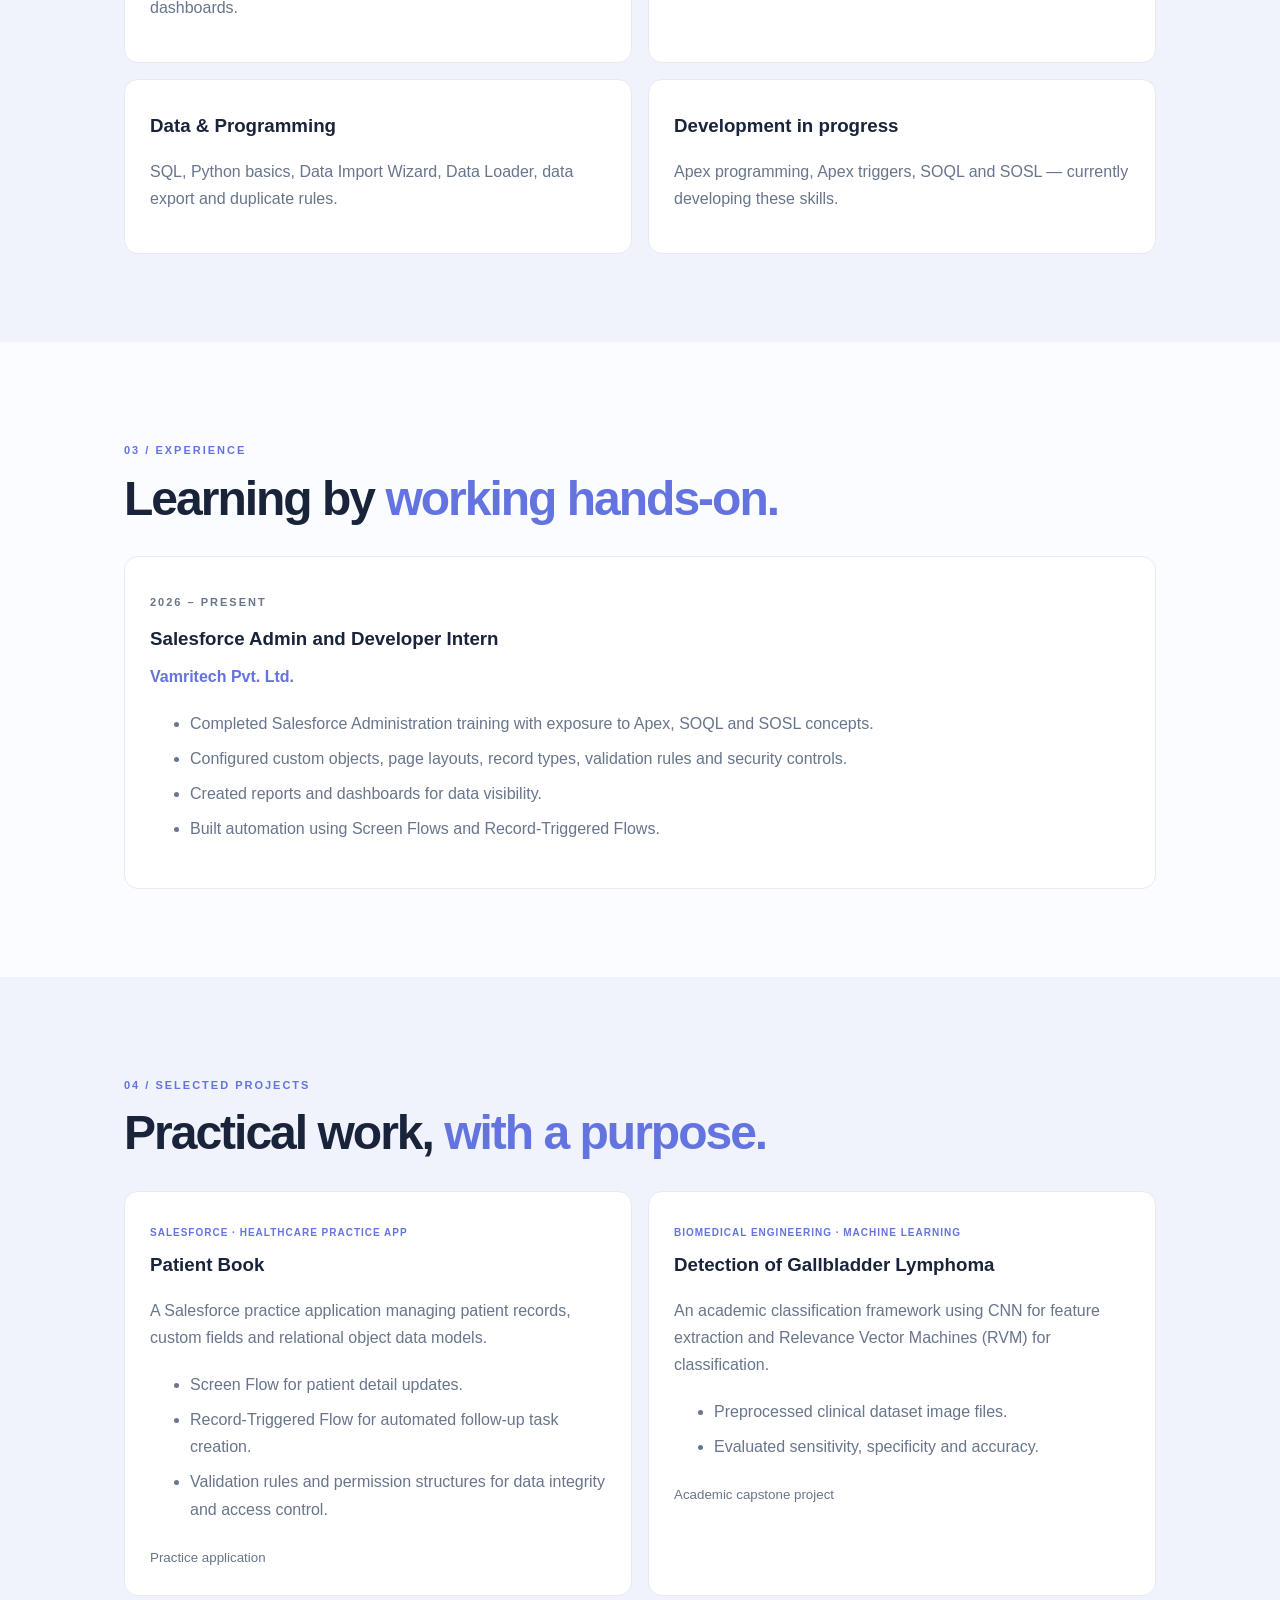
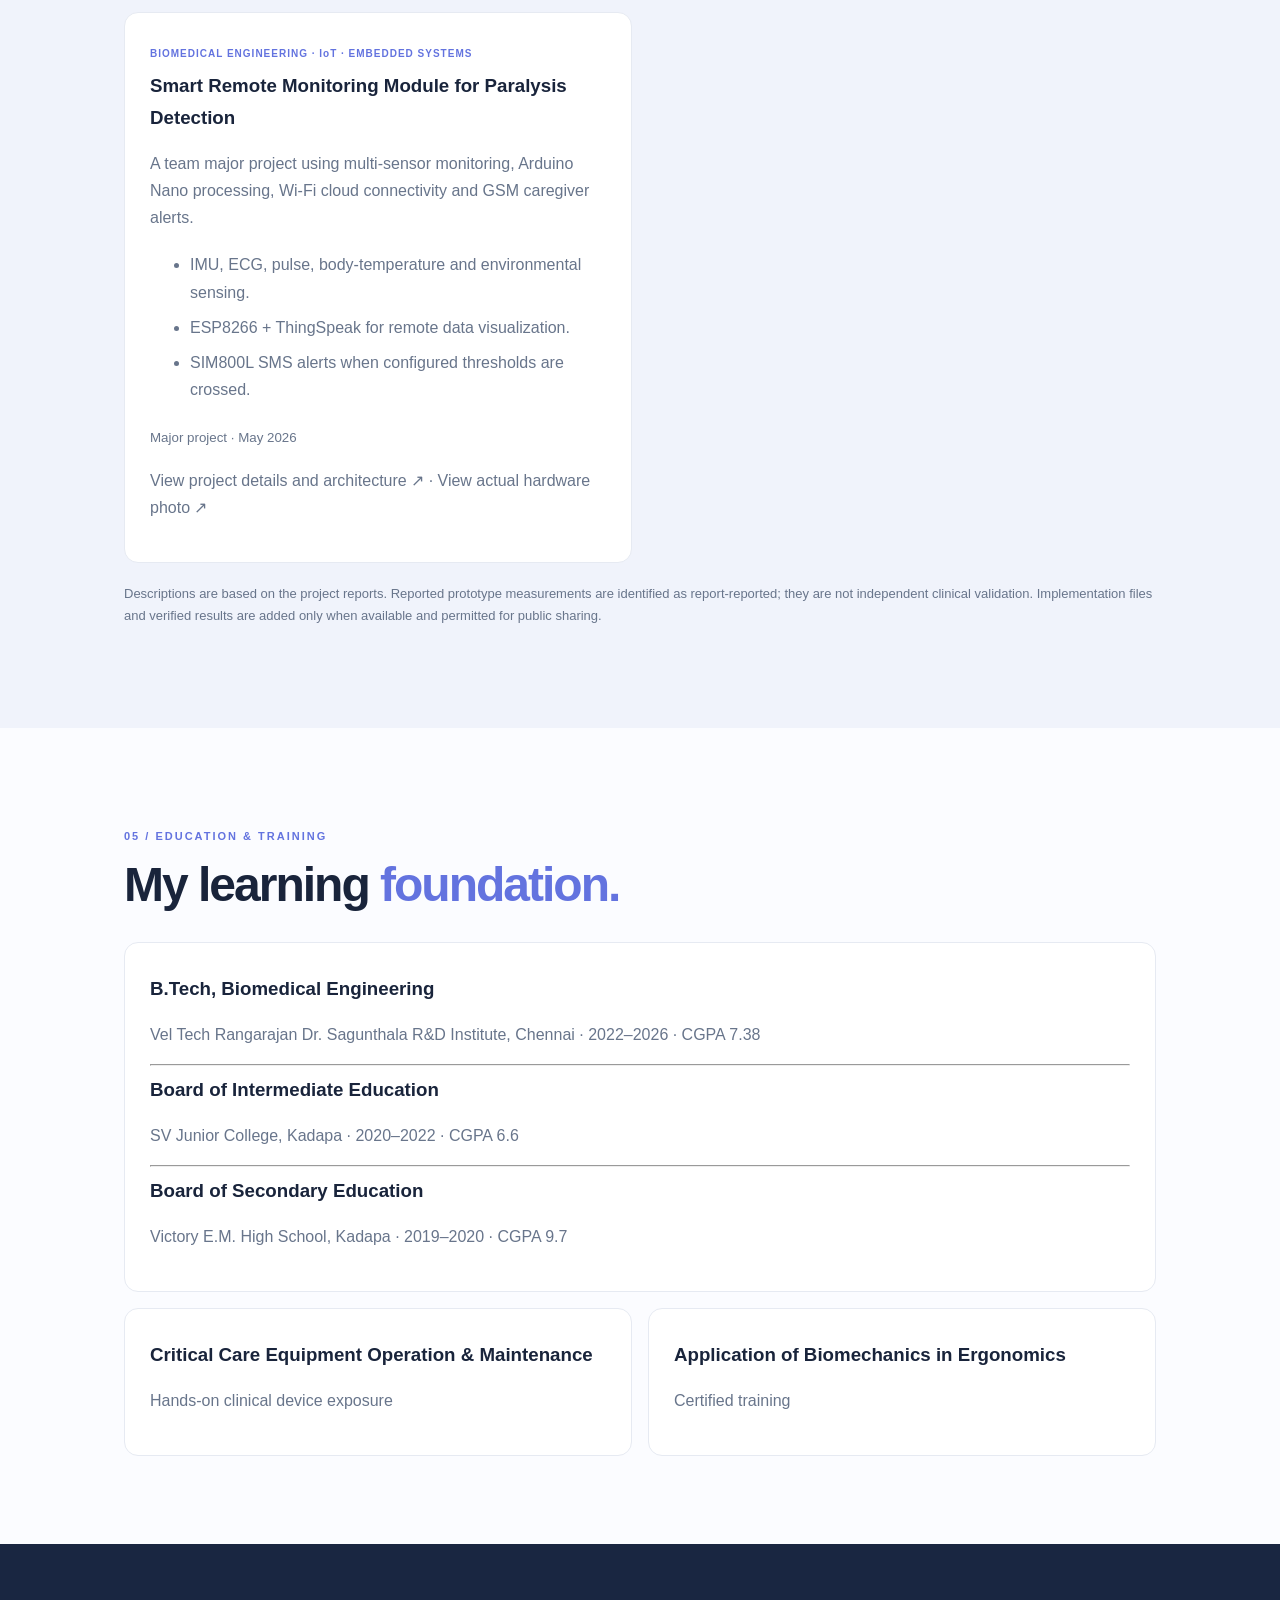
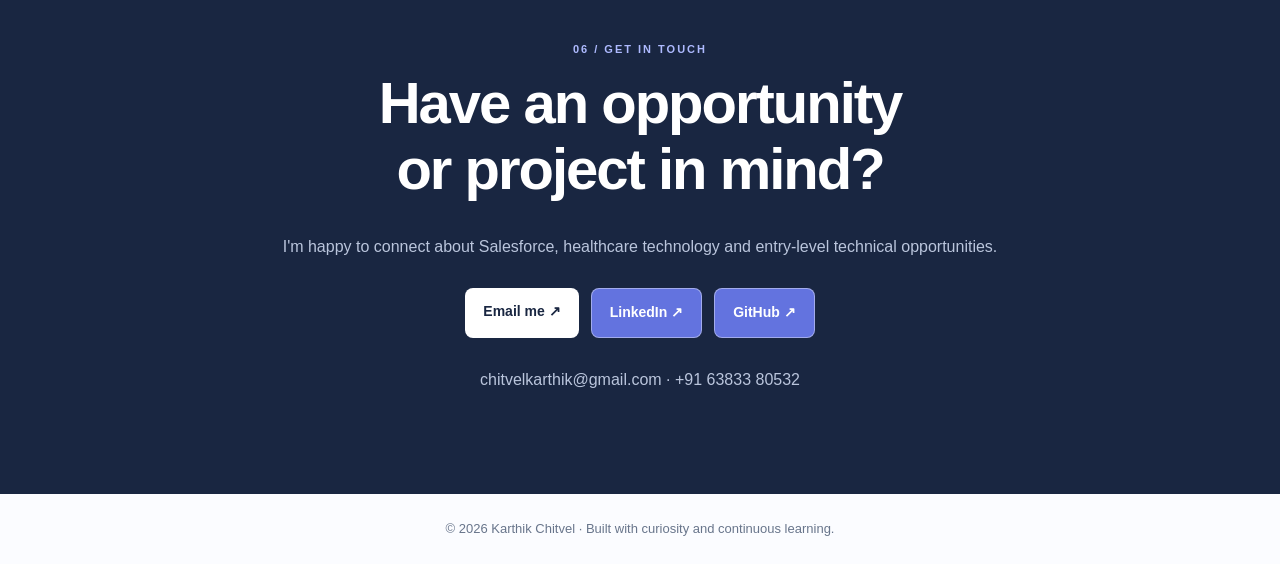
==== commit 8a4e8f53: "Add resume download link to portfolio" ====
--- a/index.html
+++ b/index.html
@@ -1,7 +1,7 @@
 <!doctype html>
 <html lang="en"><head><meta charset="utf-8"><meta name="viewport" content="width=device-width,initial-scale=1"><meta name="description" content="Karthik Chitvel — Biomedical Engineering graduate and Salesforce Admin and Developer Intern"><title>Karthik Chitvel | Portfolio</title><link rel="stylesheet" href="style.css"></head>
 <body><header><nav><a class="logo" href="#home">KC<span>.</span></a><button id="menu" aria-label="Toggle menu">☰</button><div id="links"><a href="#about">About</a><a href="#skills">Skills</a><a href="#experience">Experience</a><a href="#projects">Projects</a><a href="#education">Education</a><a href="#contact">Contact</a></div></nav></header>
-<main><section class="hero" id="home"><p class="eyebrow">SALESFORCE ADMIN & DEVELOPER INTERN</p><h1>Hi, I'm <em>Karthik Chitvel.</em></h1><h2>Biomedical Engineering graduate building practical solutions with Salesforce, data and healthcare technology.</h2><p>I combine an engineering mindset with CRM configuration, structured data, process automation and user-focused applications.</p><div class="actions"><a class="btn" href="#projects">Explore projects ↓</a><a class="btn ghost" href="mailto:chitvelkarthik@gmail.com">Contact me ↗</a></div><div class="metrics"><div><b>2026</b><small>B.Tech graduate</small></div><div><b>Salesforce</b><small>Admin & Developer Intern</small></div><div><b>3</b><small>Featured projects</small></div></div></section>
+<main><section class="hero" id="home"><p class="eyebrow">SALESFORCE ADMIN & DEVELOPER INTERN</p><h1>Hi, I'm <em>Karthik Chitvel.</em></h1><h2>Biomedical Engineering graduate building practical solutions with Salesforce, data and healthcare technology.</h2><p>I combine an engineering mindset with CRM configuration, structured data, process automation and user-focused applications.</p><div class="actions"><a class="btn" href="#projects">Explore projects ↓</a><a class="btn ghost" href="mailto:chitvelkarthik@gmail.com">Contact me ↗</a><a class="btn ghost" href="resume.html">Download resume ↓</a></div><div class="metrics"><div><b>2026</b><small>B.Tech graduate</small></div><div><b>Salesforce</b><small>Admin & Developer Intern</small></div><div><b>3</b><small>Featured projects</small></div></div></section>
 <section id="about"><p class="eyebrow">01 / ABOUT</p><h2>Engineering thinking.<br><em>Technology in practice.</em></h2><p class="wide">I am a B.Tech Biomedical Engineering graduate from Vel Tech Rangarajan Dr. Sagunthala R&D Institute, Chennai. My experience includes Salesforce administration, CRM configuration, relational data modelling, reports and dashboards, and workflow automation. My academic work also introduced me to medical-image classification using CNN feature extraction and RVM classification.</p></section>
 <section class="tint" id="skills"><p class="eyebrow">02 / TECHNICAL TOOLKIT</p><h2>Skills I'm building <em>and applying.</em></h2><div class="grid"><article><h3>Salesforce Administration</h3><p>Custom objects and fields, relationships, record types, page layouts, Lightning App Builder, validation rules, reports and dashboards.</p></article><article><h3>Automation & Security</h3><p>Screen Flows, record-triggered flows, approval processes, OWD, role hierarchy, permission sets and sharing rules.</p></article><article><h3>Data & Programming</h3><p>SQL, Python basics, Data Import Wizard, Data Loader, data export and duplicate rules.</p></article><article><h3>Development in progress</h3><p>Apex programming, Apex triggers, SOQL and SOSL — currently developing these skills.</p></article></div></section>
 <section id="experience"><p class="eyebrow">03 / EXPERIENCE</p><h2>Learning by <em>working hands-on.</em></h2><article class="panel"><p class="eyebrow">2026 – PRESENT</p><h3>Salesforce Admin and Developer Intern</h3><h4>Vamritech Pvt. Ltd.</h4><ul><li>Completed Salesforce Administration training with exposure to Apex, SOQL and SOSL concepts.</li><li>Configured custom objects, page layouts, record types, validation rules and security controls.</li><li>Created reports and dashboards for data visibility.</li><li>Built automation using Screen Flows and Record-Triggered Flows.</li></ul></article></section>
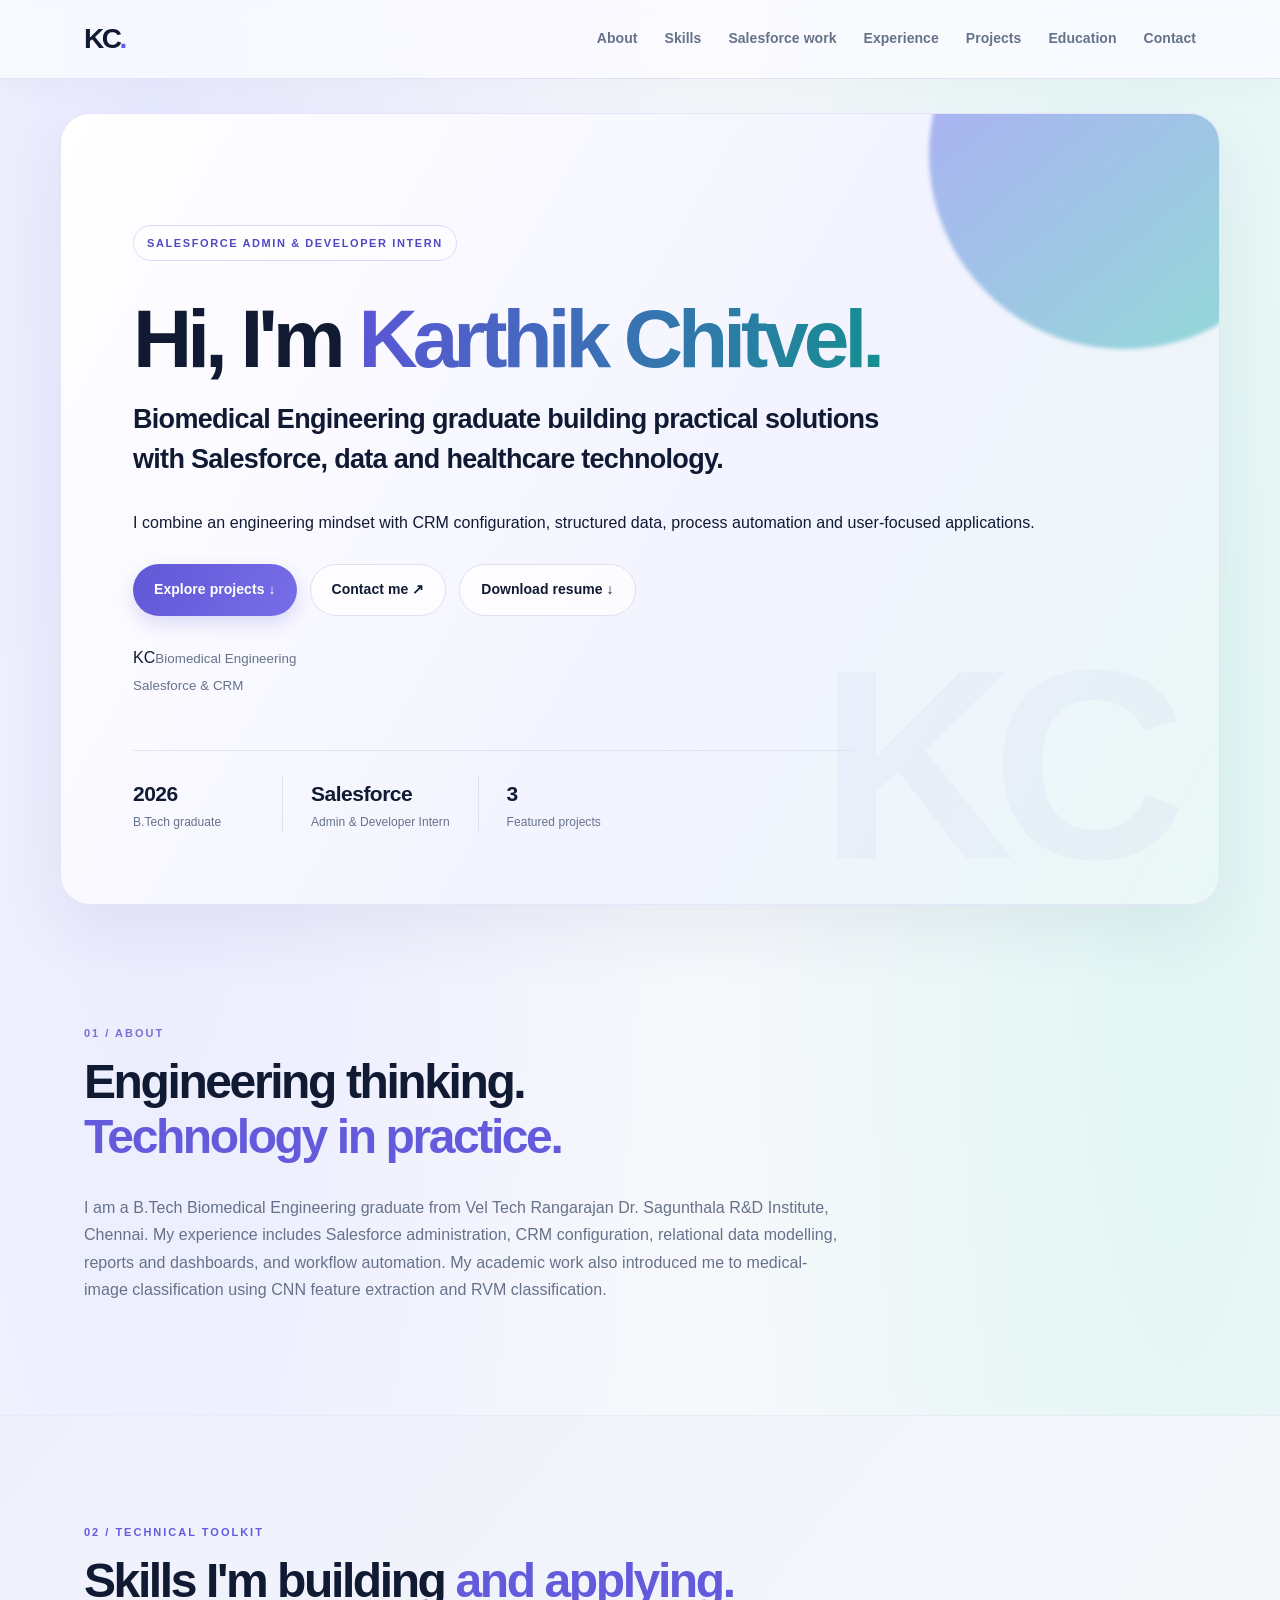
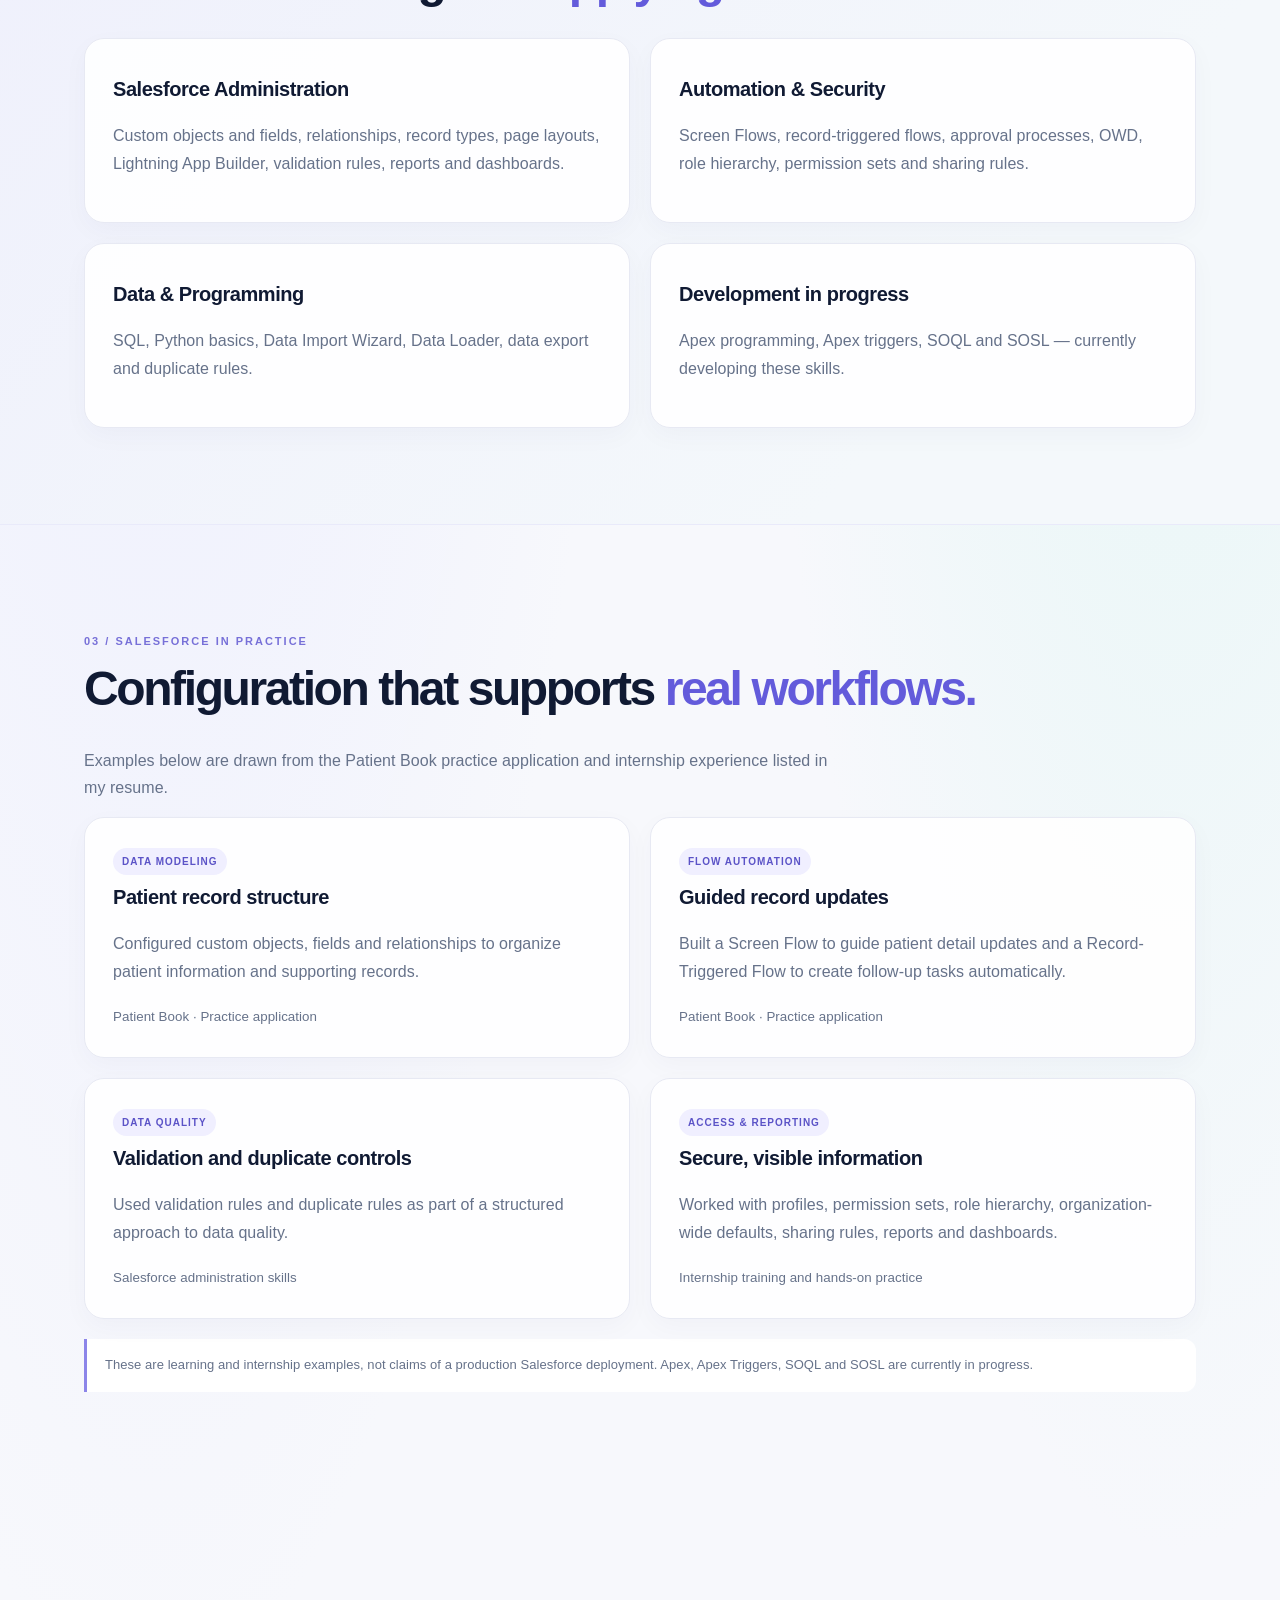
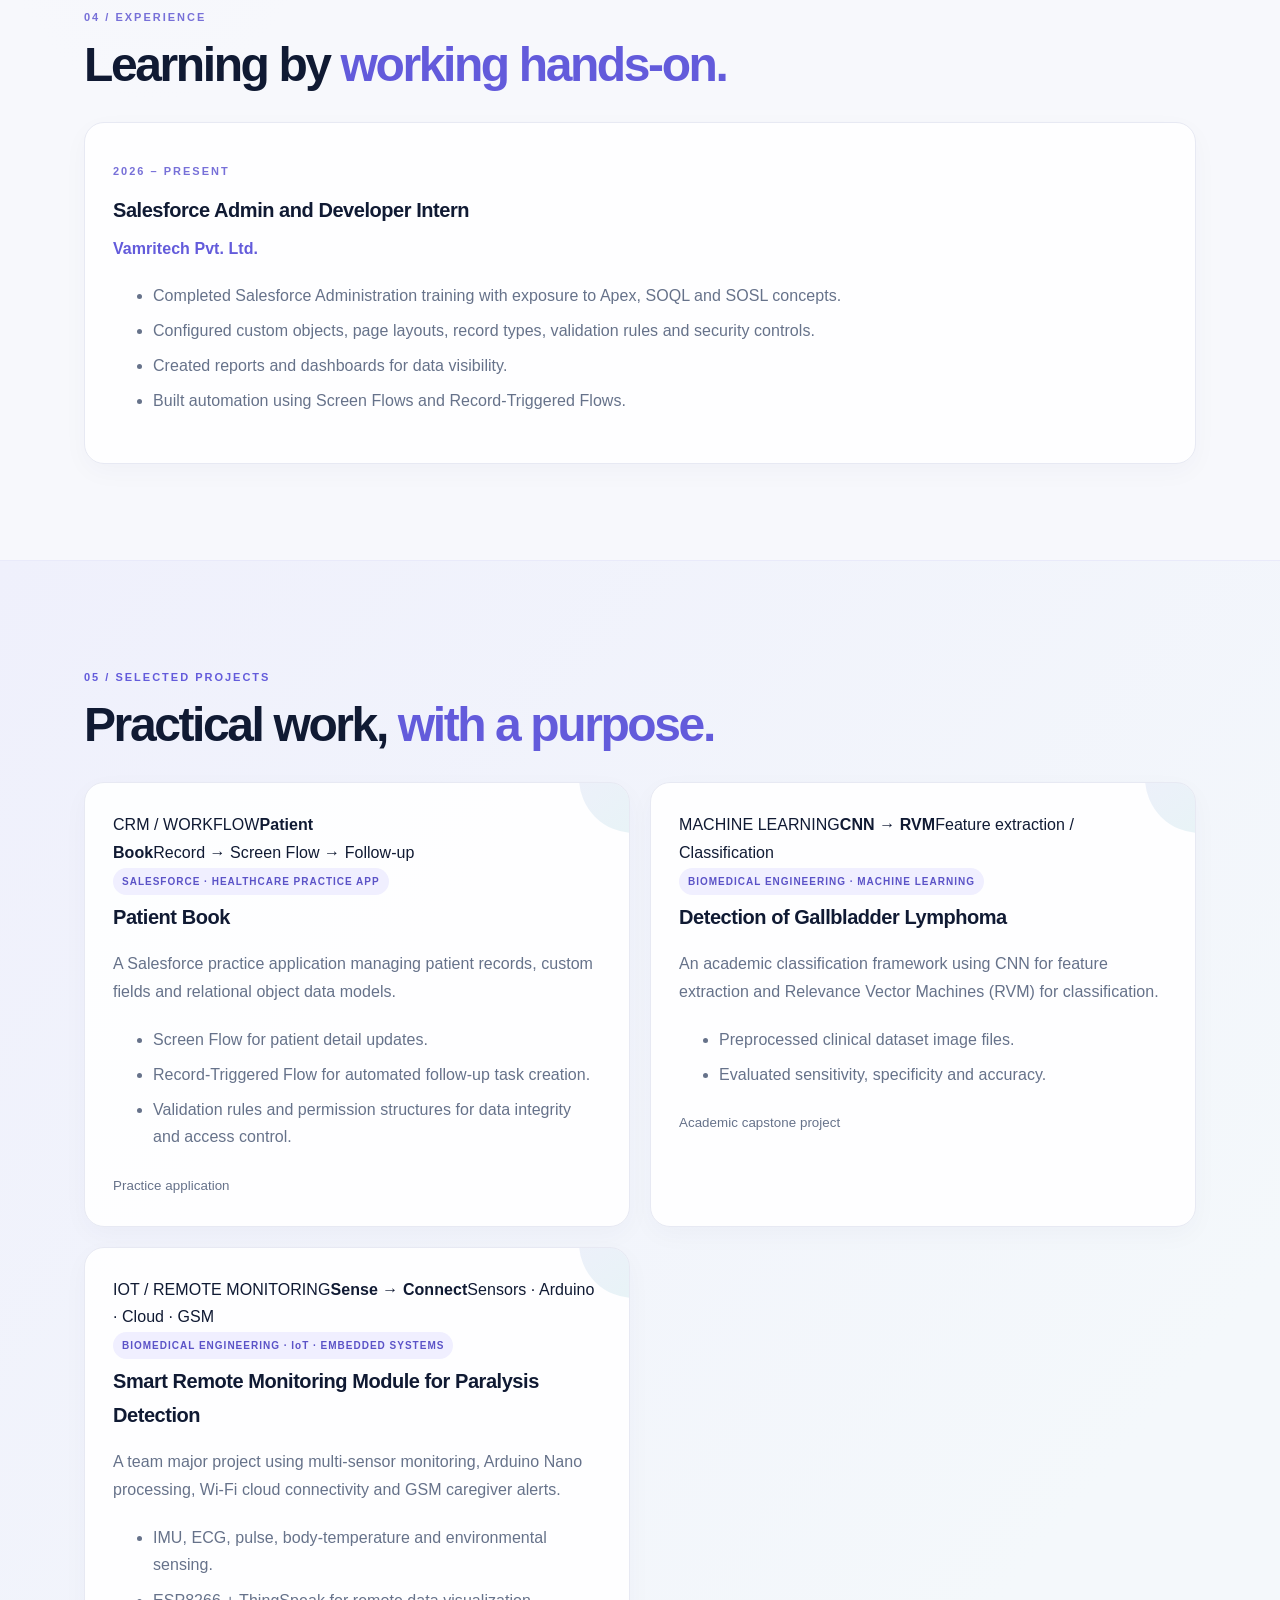
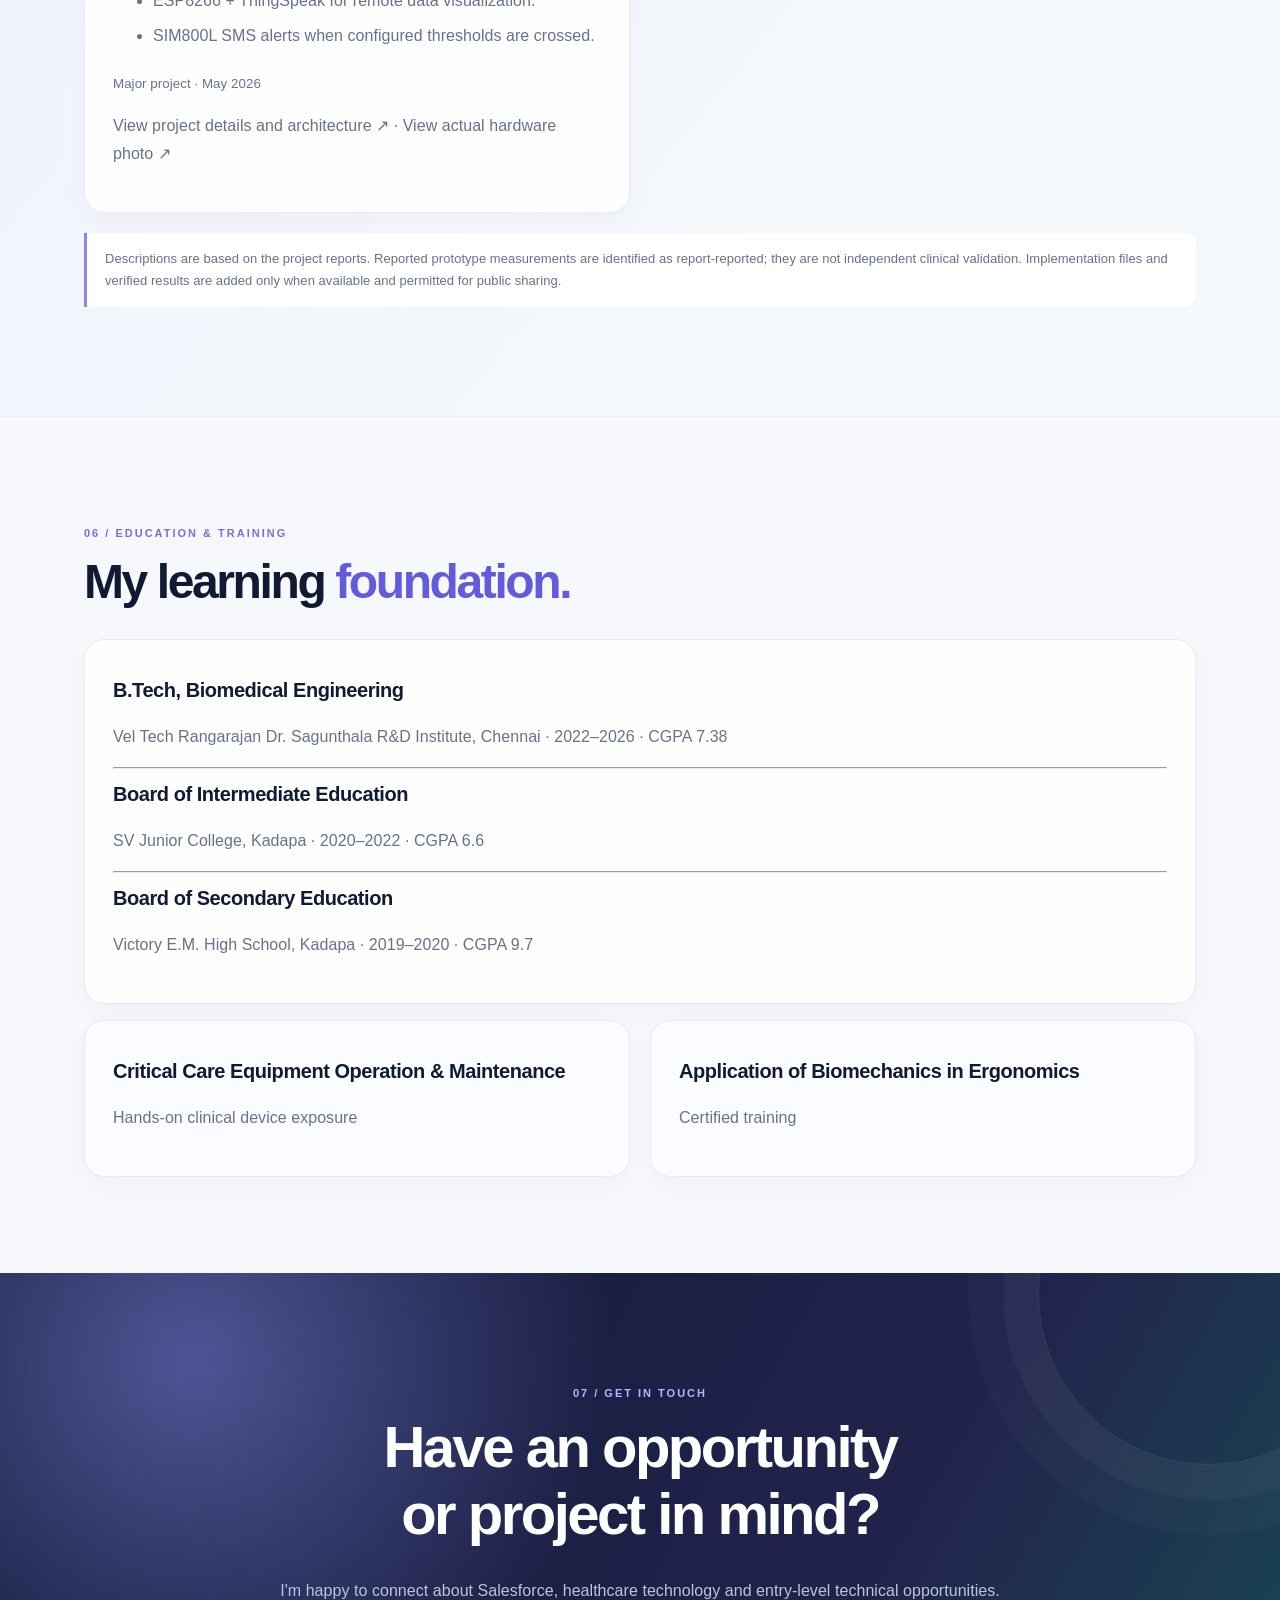
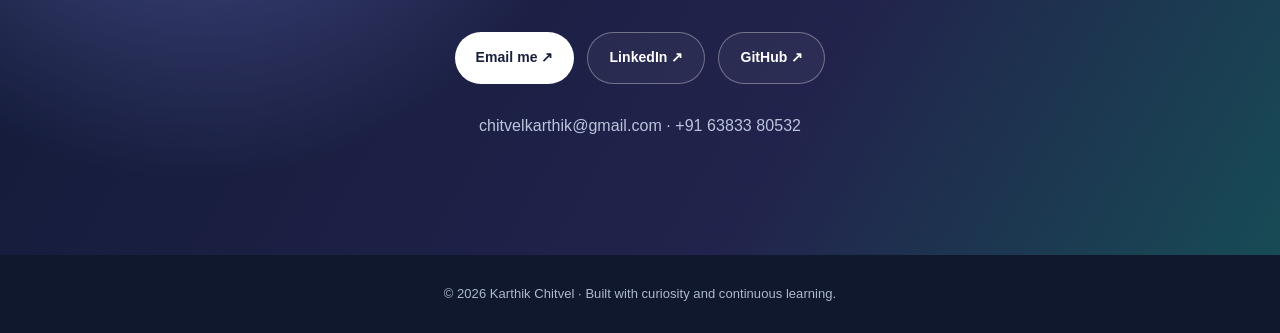
==== commit 3c9d8695: "Add Salesforce practical examples and project visual thumbnails" ====
--- a/index.html
+++ b/index.html
@@ -1,10 +1,10 @@
 <!doctype html>
 <html lang="en"><head><meta charset="utf-8"><meta name="viewport" content="width=device-width,initial-scale=1"><meta name="description" content="Karthik Chitvel — Biomedical Engineering graduate and Salesforce Admin and Developer Intern"><title>Karthik Chitvel | Portfolio</title><link rel="stylesheet" href="style.css"></head>
-<body><header><nav><a class="logo" href="#home">KC<span>.</span></a><button id="menu" aria-label="Toggle menu">☰</button><div id="links"><a href="#about">About</a><a href="#skills">Skills</a><a href="#experience">Experience</a><a href="#projects">Projects</a><a href="#education">Education</a><a href="#contact">Contact</a></div></nav></header>
-<main><section class="hero" id="home"><p class="eyebrow">SALESFORCE ADMIN & DEVELOPER INTERN</p><h1>Hi, I'm <em>Karthik Chitvel.</em></h1><h2>Biomedical Engineering graduate building practical solutions with Salesforce, data and healthcare technology.</h2><p>I combine an engineering mindset with CRM configuration, structured data, process automation and user-focused applications.</p><div class="actions"><a class="btn" href="#projects">Explore projects ↓</a><a class="btn ghost" href="mailto:chitvelkarthik@gmail.com">Contact me ↗</a><a class="btn ghost" href="resume.html">Download resume ↓</a></div><div class="metrics"><div><b>2026</b><small>B.Tech graduate</small></div><div><b>Salesforce</b><small>Admin & Developer Intern</small></div><div><b>3</b><small>Featured projects</small></div></div></section>
+<body><header><nav><a class="logo" href="#home">KC<span>.</span></a><button id="menu" aria-label="Toggle menu">☰</button><div id="links"><a href="#about">About</a><a href="#skills">Skills</a><a href="#salesforce-work">Salesforce work</a><a href="#experience">Experience</a><a href="#projects">Projects</a><a href="#education">Education</a><a href="#contact">Contact</a></div></nav></header>
+<main><section class="hero" id="home"><div class="hero-top"><div><p class="eyebrow">SALESFORCE ADMIN & DEVELOPER INTERN</p><h1>Hi, I'm <em>Karthik Chitvel.</em></h1><h2>Biomedical Engineering graduate building practical solutions with Salesforce, data and healthcare technology.</h2><p>I combine an engineering mindset with CRM configuration, structured data, process automation and user-focused applications.</p><div class="actions"><a class="btn" href="#projects">Explore projects ↓</a><a class="btn ghost" href="mailto:chitvelkarthik@gmail.com">Contact me ↗</a><a class="btn ghost" href="resume.html">Download resume ↓</a></div><div class="profile-mark" aria-label="Karthik Chitvel initials portrait placeholder"><span>KC</span><small>Biomedical Engineering<br>Salesforce & CRM</small></div></div><div class="metrics"><div><b>2026</b><small>B.Tech graduate</small></div><div><b>Salesforce</b><small>Admin & Developer Intern</small></div><div><b>3</b><small>Featured projects</small></div></div></section>
 <section id="about"><p class="eyebrow">01 / ABOUT</p><h2>Engineering thinking.<br><em>Technology in practice.</em></h2><p class="wide">I am a B.Tech Biomedical Engineering graduate from Vel Tech Rangarajan Dr. Sagunthala R&D Institute, Chennai. My experience includes Salesforce administration, CRM configuration, relational data modelling, reports and dashboards, and workflow automation. My academic work also introduced me to medical-image classification using CNN feature extraction and RVM classification.</p></section>
 <section class="tint" id="skills"><p class="eyebrow">02 / TECHNICAL TOOLKIT</p><h2>Skills I'm building <em>and applying.</em></h2><div class="grid"><article><h3>Salesforce Administration</h3><p>Custom objects and fields, relationships, record types, page layouts, Lightning App Builder, validation rules, reports and dashboards.</p></article><article><h3>Automation & Security</h3><p>Screen Flows, record-triggered flows, approval processes, OWD, role hierarchy, permission sets and sharing rules.</p></article><article><h3>Data & Programming</h3><p>SQL, Python basics, Data Import Wizard, Data Loader, data export and duplicate rules.</p></article><article><h3>Development in progress</h3><p>Apex programming, Apex triggers, SOQL and SOSL — currently developing these skills.</p></article></div></section>
-<section id="experience"><p class="eyebrow">03 / EXPERIENCE</p><h2>Learning by <em>working hands-on.</em></h2><article class="panel"><p class="eyebrow">2026 – PRESENT</p><h3>Salesforce Admin and Developer Intern</h3><h4>Vamritech Pvt. Ltd.</h4><ul><li>Completed Salesforce Administration training with exposure to Apex, SOQL and SOSL concepts.</li><li>Configured custom objects, page layouts, record types, validation rules and security controls.</li><li>Created reports and dashboards for data visibility.</li><li>Built automation using Screen Flows and Record-Triggered Flows.</li></ul></article></section>
-<section class="tint" id="projects"><p class="eyebrow">04 / SELECTED PROJECTS</p><h2>Practical work, <em>with a purpose.</em></h2><div class="grid projects"><article><span class="tag">SALESFORCE · HEALTHCARE PRACTICE APP</span><h3>Patient Book</h3><p>A Salesforce practice application managing patient records, custom fields and relational object data models.</p><ul><li>Screen Flow for patient detail updates.</li><li>Record-Triggered Flow for automated follow-up task creation.</li><li>Validation rules and permission structures for data integrity and access control.</li></ul><small>Practice application</small></article><article><span class="tag">BIOMEDICAL ENGINEERING · MACHINE LEARNING</span><h3>Detection of Gallbladder Lymphoma</h3><p>An academic classification framework using CNN for feature extraction and Relevance Vector Machines (RVM) for classification.</p><ul><li>Preprocessed clinical dataset image files.</li><li>Evaluated sensitivity, specificity and accuracy.</li></ul><small>Academic capstone project</small></article><article><span class="tag">BIOMEDICAL ENGINEERING · IoT · EMBEDDED SYSTEMS</span><h3>Smart Remote Monitoring Module for Paralysis Detection</h3><p>A team major project using multi-sensor monitoring, Arduino Nano processing, Wi-Fi cloud connectivity and GSM caregiver alerts.</p><ul><li>IMU, ECG, pulse, body-temperature and environmental sensing.</li><li>ESP8266 + ThingSpeak for remote data visualization.</li><li>SIM800L SMS alerts when configured thresholds are crossed.</li></ul><small>Major project · May 2026</small><p><a href="projects/smart-remote-paralysis-monitoring-iot/README.md">View project details and architecture ↗</a> · <a href="projects/smart-remote-paralysis-monitoring-iot/hardware-photo.html">View actual hardware photo ↗</a></p></article></div><p class="note">Descriptions are based on the project reports. Reported prototype measurements are identified as report-reported; they are not independent clinical validation. Implementation files and verified results are added only when available and permitted for public sharing.</p></section>
-<section id="education"><p class="eyebrow">05 / EDUCATION & TRAINING</p><h2>My learning <em>foundation.</em></h2><div class="panel"><h3>B.Tech, Biomedical Engineering</h3><p>Vel Tech Rangarajan Dr. Sagunthala R&D Institute, Chennai · 2022–2026 · CGPA 7.38</p><hr><h3>Board of Intermediate Education</h3><p>SV Junior College, Kadapa · 2020–2022 · CGPA 6.6</p><hr><h3>Board of Secondary Education</h3><p>Victory E.M. High School, Kadapa · 2019–2020 · CGPA 9.7</p></div><div class="grid certs"><article><h3>Critical Care Equipment Operation & Maintenance</h3><p>Hands-on clinical device exposure</p></article><article><h3>Application of Biomechanics in Ergonomics</h3><p>Certified training</p></article></div></section>
-<section class="contact" id="contact"><p class="eyebrow">06 / GET IN TOUCH</p><h2>Have an opportunity<br>or project in mind?</h2><p>I'm happy to connect about Salesforce, healthcare technology and entry-level technical opportunities.</p><div class="actions"><a class="btn white" href="mailto:chitvelkarthik@gmail.com">Email me ↗</a><a class="btn outline" href="https://www.linkedin.com/in/karthikchitvel/" target="_blank" rel="noopener">LinkedIn ↗</a><a class="btn outline" href="https://github.com/chitvelkarthik-sketch" target="_blank" rel="noopener">GitHub ↗</a></div><p>chitvelkarthik@gmail.com · +91 63833 80532</p></section></main><footer>© <span id="year"></span> Karthik Chitvel · Built with curiosity and continuous learning.</footer><script src="script.js"></script></body></html>+<section id="salesforce-work"><p class="eyebrow">03 / SALESFORCE IN PRACTICE</p><h2>Configuration that supports <em>real workflows.</em></h2><p class="wide">Examples below are drawn from the Patient Book practice application and internship experience listed in my resume.</p><div class="grid salesforce-examples"><article><span class="tag">DATA MODELING</span><h3>Patient record structure</h3><p>Configured custom objects, fields and relationships to organize patient information and supporting records.</p><small>Patient Book · Practice application</small></article><article><span class="tag">FLOW AUTOMATION</span><h3>Guided record updates</h3><p>Built a Screen Flow to guide patient detail updates and a Record-Triggered Flow to create follow-up tasks automatically.</p><small>Patient Book · Practice application</small></article><article><span class="tag">DATA QUALITY</span><h3>Validation and duplicate controls</h3><p>Used validation rules and duplicate rules as part of a structured approach to data quality.</p><small>Salesforce administration skills</small></article><article><span class="tag">ACCESS & REPORTING</span><h3>Secure, visible information</h3><p>Worked with profiles, permission sets, role hierarchy, organization-wide defaults, sharing rules, reports and dashboards.</p><small>Internship training and hands-on practice</small></article></div><p class="note">These are learning and internship examples, not claims of a production Salesforce deployment. Apex, Apex Triggers, SOQL and SOSL are currently in progress.</p></section><section id="experience"><p class="eyebrow">04 / EXPERIENCE</p><h2>Learning by <em>working hands-on.</em></h2><article class="panel"><p class="eyebrow">2026 – PRESENT</p><h3>Salesforce Admin and Developer Intern</h3><h4>Vamritech Pvt. Ltd.</h4><ul><li>Completed Salesforce Administration training with exposure to Apex, SOQL and SOSL concepts.</li><li>Configured custom objects, page layouts, record types, validation rules and security controls.</li><li>Created reports and dashboards for data visibility.</li><li>Built automation using Screen Flows and Record-Triggered Flows.</li></ul></article></section>
+<section class="tint" id="projects"><p class="eyebrow">05 / SELECTED PROJECTS</p><h2>Practical work, <em>with a purpose.</em></h2><div class="grid projects"><article><div class="project-visual visual-salesforce"><span class="visual-kicker">CRM / WORKFLOW</span><strong>Patient<br>Book</strong><span class="visual-flow">Record → Screen Flow → Follow-up</span></div><span class="tag">SALESFORCE · HEALTHCARE PRACTICE APP</span><h3>Patient Book</h3><p>A Salesforce practice application managing patient records, custom fields and relational object data models.</p><ul><li>Screen Flow for patient detail updates.</li><li>Record-Triggered Flow for automated follow-up task creation.</li><li>Validation rules and permission structures for data integrity and access control.</li></ul><small>Practice application</small></article><article><div class="project-visual visual-ml"><span class="visual-kicker">MACHINE LEARNING</span><strong>CNN <span>→</span> RVM</strong><span class="visual-flow">Feature extraction / Classification</span></div><span class="tag">BIOMEDICAL ENGINEERING · MACHINE LEARNING</span><h3>Detection of Gallbladder Lymphoma</h3><p>An academic classification framework using CNN for feature extraction and Relevance Vector Machines (RVM) for classification.</p><ul><li>Preprocessed clinical dataset image files.</li><li>Evaluated sensitivity, specificity and accuracy.</li></ul><small>Academic capstone project</small></article><article><div class="project-visual visual-iot"><span class="visual-kicker">IOT / REMOTE MONITORING</span><strong>Sense <span>→</span> Connect</strong><span class="visual-flow">Sensors · Arduino · Cloud · GSM</span></div><span class="tag">BIOMEDICAL ENGINEERING · IoT · EMBEDDED SYSTEMS</span><h3>Smart Remote Monitoring Module for Paralysis Detection</h3><p>A team major project using multi-sensor monitoring, Arduino Nano processing, Wi-Fi cloud connectivity and GSM caregiver alerts.</p><ul><li>IMU, ECG, pulse, body-temperature and environmental sensing.</li><li>ESP8266 + ThingSpeak for remote data visualization.</li><li>SIM800L SMS alerts when configured thresholds are crossed.</li></ul><small>Major project · May 2026</small><p><a href="projects/smart-remote-paralysis-monitoring-iot/README.md">View project details and architecture ↗</a> · <a href="projects/smart-remote-paralysis-monitoring-iot/hardware-photo.html">View actual hardware photo ↗</a></p></article></div><p class="note">Descriptions are based on the project reports. Reported prototype measurements are identified as report-reported; they are not independent clinical validation. Implementation files and verified results are added only when available and permitted for public sharing.</p></section>
+<section id="education"><p class="eyebrow">06 / EDUCATION & TRAINING</p><h2>My learning <em>foundation.</em></h2><div class="panel"><h3>B.Tech, Biomedical Engineering</h3><p>Vel Tech Rangarajan Dr. Sagunthala R&D Institute, Chennai · 2022–2026 · CGPA 7.38</p><hr><h3>Board of Intermediate Education</h3><p>SV Junior College, Kadapa · 2020–2022 · CGPA 6.6</p><hr><h3>Board of Secondary Education</h3><p>Victory E.M. High School, Kadapa · 2019–2020 · CGPA 9.7</p></div><div class="grid certs"><article><h3>Critical Care Equipment Operation & Maintenance</h3><p>Hands-on clinical device exposure</p></article><article><h3>Application of Biomechanics in Ergonomics</h3><p>Certified training</p></article></div></section>
+<section class="contact" id="contact"><p class="eyebrow">07 / GET IN TOUCH</p><h2>Have an opportunity<br>or project in mind?</h2><p>I'm happy to connect about Salesforce, healthcare technology and entry-level technical opportunities.</p><div class="actions"><a class="btn white" href="mailto:chitvelkarthik@gmail.com">Email me ↗</a><a class="btn outline" href="https://www.linkedin.com/in/karthikchitvel/" target="_blank" rel="noopener">LinkedIn ↗</a><a class="btn outline" href="https://github.com/chitvelkarthik-sketch" target="_blank" rel="noopener">GitHub ↗</a></div><p>chitvelkarthik@gmail.com · +91 63833 80532</p></section></main><footer>© <span id="year"></span> Karthik Chitvel · Built with curiosity and continuous learning.</footer><script src="script.js"></script></body></html>
--- a/style.css
+++ b/style.css
@@ -1 +1,65 @@
-:root{--ink:#19243b;--muted:#68758b;--accent:#6373df;--bg:#fbfcff;--soft:#f0f3fb}*{box-sizing:border-box}html{scroll-behavior:smooth}body{margin:0;background:var(--bg);color:var(--ink);font:16px/1.7 'DM Sans',Arial,sans-serif}header{position:sticky;top:0;background:#fbfcffee;backdrop-filter:blur(12px);border-bottom:1px solid #e8ebf2;z-index:3}nav{max-width:1080px;margin:auto;padding:18px 24px;display:flex;align-items:center;justify-content:space-between}.logo{font-size:25px;font-weight:900;letter-spacing:-2px}.logo span,em{color:var(--accent);font-style:normal}#links{display:flex;gap:24px}a{color:inherit;text-decoration:none}#links a{font-size:14px;color:var(--muted)}#menu{display:none}.hero,section{max-width:1080px;margin:auto;padding:88px 24px}.hero{padding-top:110px;padding-bottom:100px}.eyebrow,.tag{color:var(--accent);font-size:11px;font-weight:800;letter-spacing:2px}.hero h1{font-size:clamp(44px,7vw,76px);line-height:1.05;letter-spacing:-4px;margin:18px 0}.hero h2{font-size:23px;line-height:1.45;max-width:780px}.hero>p:not(.eyebrow),.wide{color:var(--muted);max-width:760px}.actions{display:flex;gap:12px;flex-wrap:wrap;margin:28px 0}.btn{background:var(--accent);color:white;padding:12px 18px;border-radius:8px;font-weight:700;font-size:14px}.ghost{background:white;color:var(--ink);border:1px solid #dfe4ef}.metrics{display:flex;gap:42px;margin-top:48px}.metrics div{display:grid}.metrics b{font-size:18px}.metrics small,small{color:var(--muted)}section h2{font-size:clamp(32px,4vw,48px);line-height:1.15;letter-spacing:-2px;margin:10px 0 30px}.tint{max-width:none;background:var(--soft);padding-left:max(24px,calc((100% - 1032px)/2));padding-right:max(24px,calc((100% - 1032px)/2))}.grid{display:grid;grid-template-columns:repeat(2,1fr);gap:16px}.grid article,.panel{background:white;border:1px solid #e6eaf2;border-radius:14px;padding:25px}.grid h3,.panel h3{margin:5px 0 8px}.grid p,.panel p,.note{color:var(--muted)}.panel{margin-top:22px}.panel h4{color:var(--accent);margin:0}.panel li,.grid li{padding:4px 0;color:var(--muted)}.projects article{min-height:270px}.tag{font-size:10px;letter-spacing:1px}.note{font-size:13px;margin-top:20px}.certs{margin-top:16px}.contact{max-width:none;background:#192641;color:white;text-align:center;padding:85px 24px}.contact h2{font-size:clamp(38px,5vw,58px)}.contact>p:not(.eyebrow){color:#bac5dc}.contact .eyebrow{color:#aebaff}.contact .actions{justify-content:center}.white{background:white;color:#192641}.outline{border:1px solid #ffffff66}footer{text-align:center;padding:24px;color:var(--muted);font-size:13px}@media(max-width:700px){#menu{display:block;background:none;border:0;font-size:22px}#links{display:none;position:absolute;top:60px;left:0;right:0;background:white;padding:20px;flex-direction:column}#links.open{display:flex}.hero,section{padding-top:65px;padding-bottom:65px}.grid{grid-template-columns:1fr}.metrics{gap:20px;flex-wrap:wrap}.hero h1{letter-spacing:-2px}}+:root{--ink:#19243b;--muted:#68758b;--accent:#6373df;--bg:#fbfcff;--soft:#f0f3fb}*{box-sizing:border-box}html{scroll-behavior:smooth}body{margin:0;background:var(--bg);color:var(--ink);font:16px/1.7 'DM Sans',Arial,sans-serif}header{position:sticky;top:0;background:#fbfcffee;backdrop-filter:blur(12px);border-bottom:1px solid #e8ebf2;z-index:3}nav{max-width:1080px;margin:auto;padding:18px 24px;display:flex;align-items:center;justify-content:space-between}.logo{font-size:25px;font-weight:900;letter-spacing:-2px}.logo span,em{color:var(--accent);font-style:normal}#links{display:flex;gap:24px}a{color:inherit;text-decoration:none}#links a{font-size:14px;color:var(--muted)}#menu{display:none}.hero,section{max-width:1080px;margin:auto;padding:88px 24px}.hero{padding-top:110px;padding-bottom:100px}.eyebrow,.tag{color:var(--accent);font-size:11px;font-weight:800;letter-spacing:2px}.hero h1{font-size:clamp(44px,7vw,76px);line-height:1.05;letter-spacing:-4px;margin:18px 0}.hero h2{font-size:23px;line-height:1.45;max-width:780px}.hero>p:not(.eyebrow),.wide{color:var(--muted);max-width:760px}.actions{display:flex;gap:12px;flex-wrap:wrap;margin:28px 0}.btn{background:var(--accent);color:white;padding:12px 18px;border-radius:8px;font-weight:700;font-size:14px}.ghost{background:white;color:var(--ink);border:1px solid #dfe4ef}.metrics{display:flex;gap:42px;margin-top:48px}.metrics div{display:grid}.metrics b{font-size:18px}.metrics small,small{color:var(--muted)}section h2{font-size:clamp(32px,4vw,48px);line-height:1.15;letter-spacing:-2px;margin:10px 0 30px}.tint{max-width:none;background:var(--soft);padding-left:max(24px,calc((100% - 1032px)/2));padding-right:max(24px,calc((100% - 1032px)/2))}.grid{display:grid;grid-template-columns:repeat(2,1fr);gap:16px}.grid article,.panel{background:white;border:1px solid #e6eaf2;border-radius:14px;padding:25px}.grid h3,.panel h3{margin:5px 0 8px}.grid p,.panel p,.note{color:var(--muted)}.panel{margin-top:22px}.panel h4{color:var(--accent);margin:0}.panel li,.grid li{padding:4px 0;color:var(--muted)}.projects article{min-height:270px}.tag{font-size:10px;letter-spacing:1px}.note{font-size:13px;margin-top:20px}.certs{margin-top:16px}.contact{max-width:none;background:#192641;color:white;text-align:center;padding:85px 24px}.contact h2{font-size:clamp(38px,5vw,58px)}.contact>p:not(.eyebrow){color:#bac5dc}.contact .eyebrow{color:#aebaff}.contact .actions{justify-content:center}.white{background:white;color:#192641}.outline{border:1px solid #ffffff66}footer{text-align:center;padding:24px;color:var(--muted);font-size:13px}@media(max-width:700px){#menu{display:block;background:none;border:0;font-size:22px}#links{display:none;position:absolute;top:60px;left:0;right:0;background:white;padding:20px;flex-direction:column}#links.open{display:flex}.hero,section{padding-top:65px;padding-bottom:65px}.grid{grid-template-columns:1fr}.metrics{gap:20px;flex-wrap:wrap}.hero h1{letter-spacing:-2px}}
+
+/* Portfolio refresh: polished, responsive visual system */
+:root{--ink:#101a33;--muted:#66728a;--accent:#635bdb;--accent2:#19a7a0;--bg:#f7f8fc;--soft:#eef0fb;--line:#e5e8f2}
+body{background:radial-gradient(ellipse at 12% 2%,#e8eaff 0,transparent 34%),radial-gradient(ellipse at 92% 12%,#e0f6f3 0,transparent 28%),var(--bg);color:var(--ink);font-family:Inter,"Segoe UI",Arial,sans-serif;letter-spacing:.05px}
+header{background:rgba(250,251,255,.82);border-bottom:1px solid rgba(218,223,239,.8);box-shadow:0 8px 30px #17234a08}
+nav{max-width:1160px;padding-top:15px;padding-bottom:15px}
+.logo{font-size:28px;letter-spacing:-2.5px;color:var(--ink)}
+.logo span{color:var(--accent)}
+#links{gap:27px}
+#links a{font-weight:650;transition:color .2s}
+#links a:hover{color:var(--accent)}
+.hero{max-width:1160px;position:relative;isolation:isolate;overflow:hidden;margin:34px auto 12px;padding:100px 72px 72px;border:1px solid #e4e5fa;border-radius:30px;background:linear-gradient(120deg,#fff 0%,#f3f3ff 57%,#e9f8f6 100%);box-shadow:0 24px 70px #25316b12}
+.hero:before{content:"";position:absolute;z-index:-1;width:390px;height:390px;right:-100px;top:-155px;border-radius:50%;background:linear-gradient(140deg,#8c83f4aa,#40c8b488);filter:blur(2px)}
+.hero:after{content:"KC";position:absolute;z-index:-1;right:54px;bottom:4px;font-size:clamp(130px,22vw,270px);font-weight:900;letter-spacing:-22px;color:#5e5bd00b;line-height:1}
+.hero .eyebrow{display:inline-flex;align-items:center;gap:10px;padding:8px 13px;border:1px solid #dcdafa;border-radius:99px;background:#ffffffb8;color:#5148c4;letter-spacing:1.6px}
+.hero h1{font-size:clamp(48px,7vw,82px);letter-spacing:-5px;margin:24px 0 18px;max-width:850px}
+.hero h1 em{background:linear-gradient(100deg,#5c55d6,#168e91);-webkit-background-clip:text;background-clip:text;color:transparent}
+.hero h2{font-size:clamp(20px,2.5vw,27px);font-weight:650;letter-spacing:-.7px;max-width:760px}
+.hero>p:not(.eyebrow){font-size:17px;max-width:670px}
+.actions{gap:13px}
+.btn{display:inline-flex;align-items:center;justify-content:center;border-radius:999px;padding:13px 21px;background:linear-gradient(110deg,#6158d7,#786de8);box-shadow:0 8px 18px #635bdb30;transition:transform .2s,box-shadow .2s,filter .2s}
+.btn:hover{transform:translateY(-3px);box-shadow:0 13px 25px #635bdb38;filter:saturate(1.12)}
+.ghost{background:#ffffffc9;color:var(--ink);border:1px solid #dfe1f1;box-shadow:none}
+.metrics{gap:0;margin-top:52px;padding-top:25px;border-top:1px solid #dfe3f0;max-width:720px}
+.metrics div{min-width:150px;padding:0 28px;border-right:1px solid #dfe3f0}
+.metrics div:first-child{padding-left:0}
+.metrics div:last-child{border:0}
+.metrics b{font-size:21px;letter-spacing:-.5px}
+.metrics small{font-size:12px}
+section{max-width:1160px;padding-top:96px;padding-bottom:96px}
+section h2{letter-spacing:-2.4px}
+section:not(.hero):not(.tint):not(.contact) .eyebrow{color:#7770d8}
+.tint{max-width:none;padding-left:max(24px,calc((100% - 1112px)/2));padding-right:max(24px,calc((100% - 1112px)/2));background:linear-gradient(130deg,#eff0fc,#f4f8fb 75%);border-top:1px solid #e9eafa;border-bottom:1px solid #e9eafa}
+.grid{gap:20px}
+.grid article,.panel{border:1px solid #e7e9f3;border-radius:20px;padding:28px;background:rgba(255,255,255,.9);box-shadow:0 8px 26px #1b285008;transition:transform .22s,border-color .22s,box-shadow .22s}
+.grid article:hover,.panel:hover{transform:translateY(-5px);border-color:#cbc9f5;box-shadow:0 18px 38px #27316b12}
+.grid h3,.panel h3{font-size:20px;letter-spacing:-.45px}
+.grid p,.panel p{line-height:1.75}
+.projects article{min-height:300px;position:relative;overflow:hidden}
+.projects article:after{content:"";position:absolute;width:110px;height:110px;border-radius:50%;right:-60px;top:-60px;background:linear-gradient(140deg,#7770e51c,#1eaaa01c)}
+.tag{display:inline-block;padding:6px 9px;border-radius:99px;background:#f0efff;color:#5b53c7;line-height:1.5}
+.panel{margin-top:26px}
+.note{background:#fff;border-left:3px solid #8c85e9;border-radius:0 12px 12px 0;padding:15px 18px}
+.certs article{background:#fbfcff}
+.contact{max-width:none;background:radial-gradient(circle at 15% 15%,#4d5595 0,transparent 35%),linear-gradient(120deg,#111a36,#22234c 65%,#174b55);color:white;padding:100px 24px;position:relative;overflow:hidden}
+.contact:before{content:"";position:absolute;width:340px;height:340px;border:1px solid #ffffff18;border-radius:50%;right:-100px;top:-150px;box-shadow:0 0 0 35px #ffffff08,0 0 0 70px #ffffff05}
+.contact h2{letter-spacing:-2.5px}
+.contact .white{background:#fff;color:#18203c;box-shadow:none}
+.contact .outline{background:#ffffff0c;border:1px solid #ffffff55;box-shadow:none}
+footer{background:#10182e;color:#aeb8d1;padding:28px}
+a:focus-visible,button:focus-visible{outline:3px solid #18aaa0;outline-offset:4px}
+@media(max-width:700px){
+ .hero{margin:14px 14px 0;padding:65px 25px 42px;border-radius:23px}
+ .hero h1{letter-spacing:-3px}
+ .hero:after{right:15px;bottom:0;font-size:130px}
+ .metrics{gap:17px}
+ .metrics div{min-width:0;padding:0 13px}
+ .metrics b{font-size:17px}
+ .metrics small{font-size:11px}
+ nav{padding:14px 20px}
+ #links{box-shadow:0 15px 25px #17234a12}
+ section{padding-top:72px;padding-bottom:72px}
+}
+@media(prefers-reduced-motion:reduce){html{scroll-behavior:auto}*,*:before,*:after{transition:none!important;animation:none!important}}
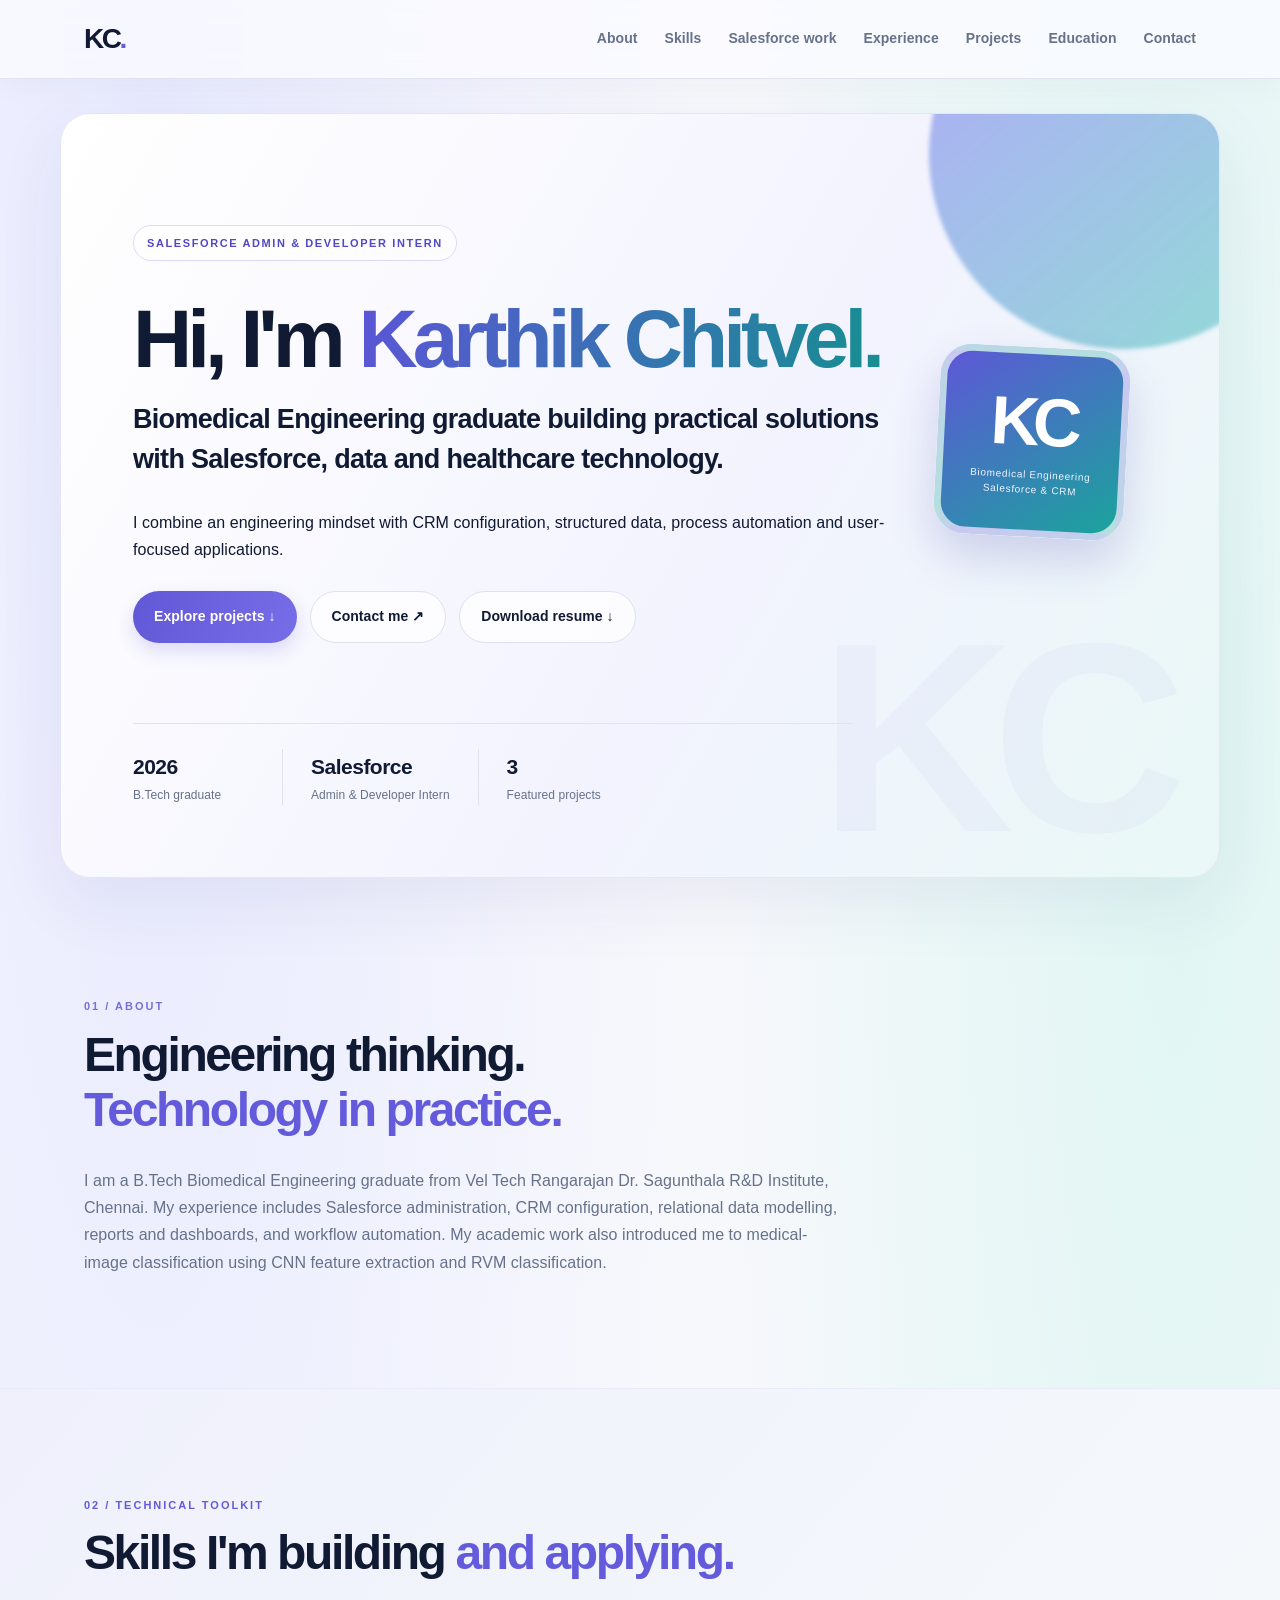
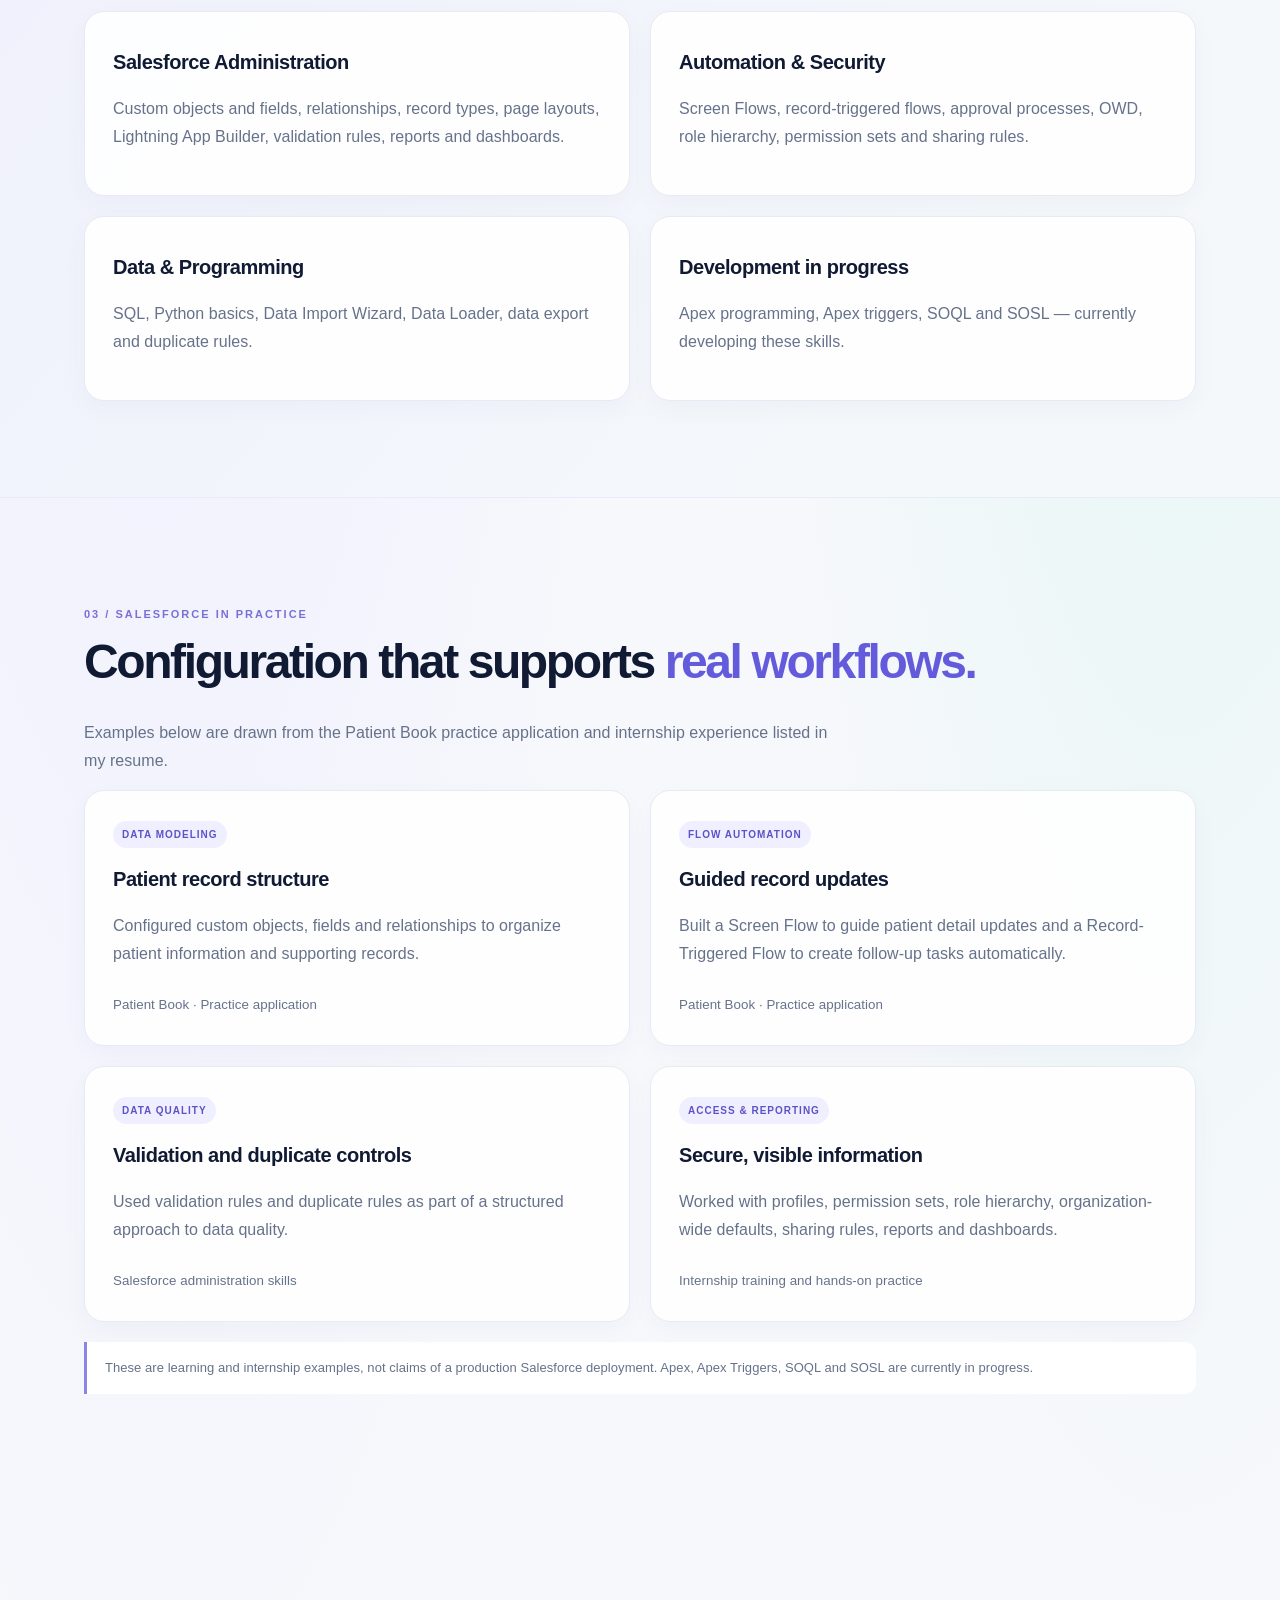
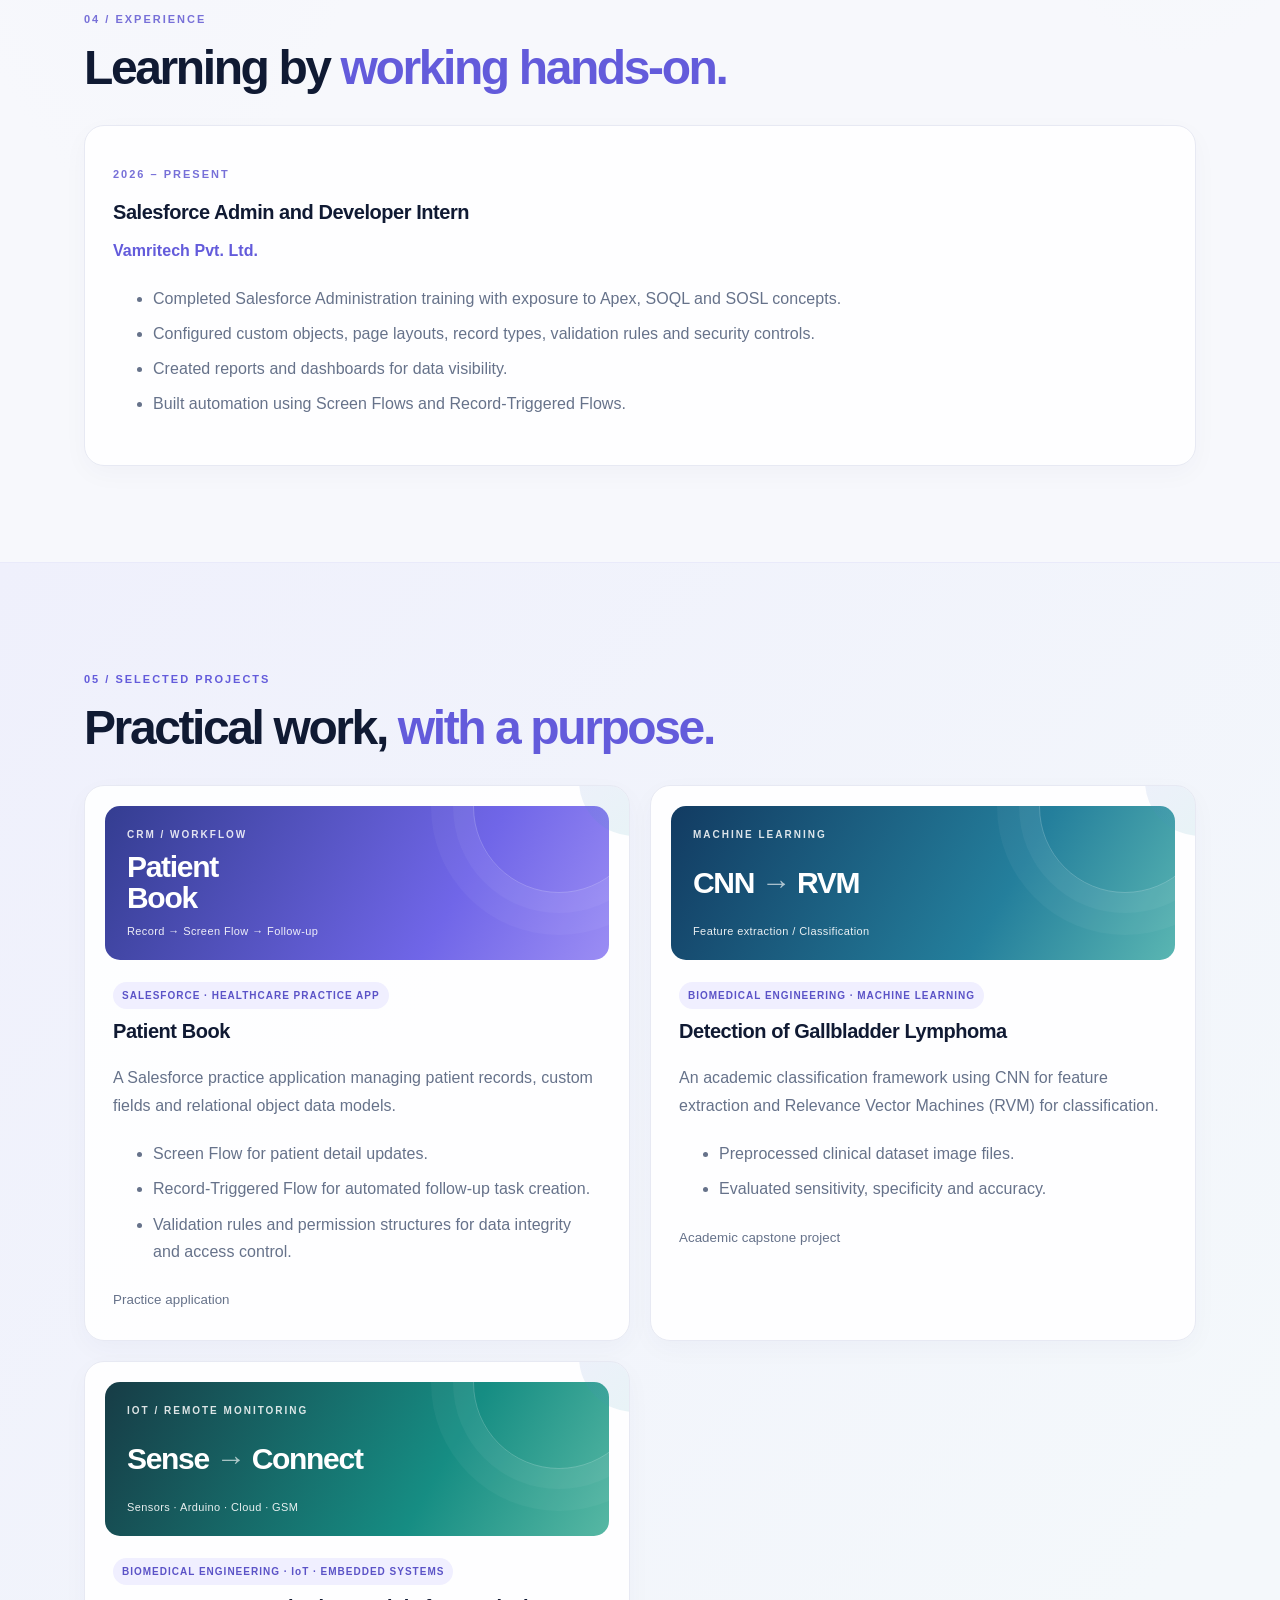
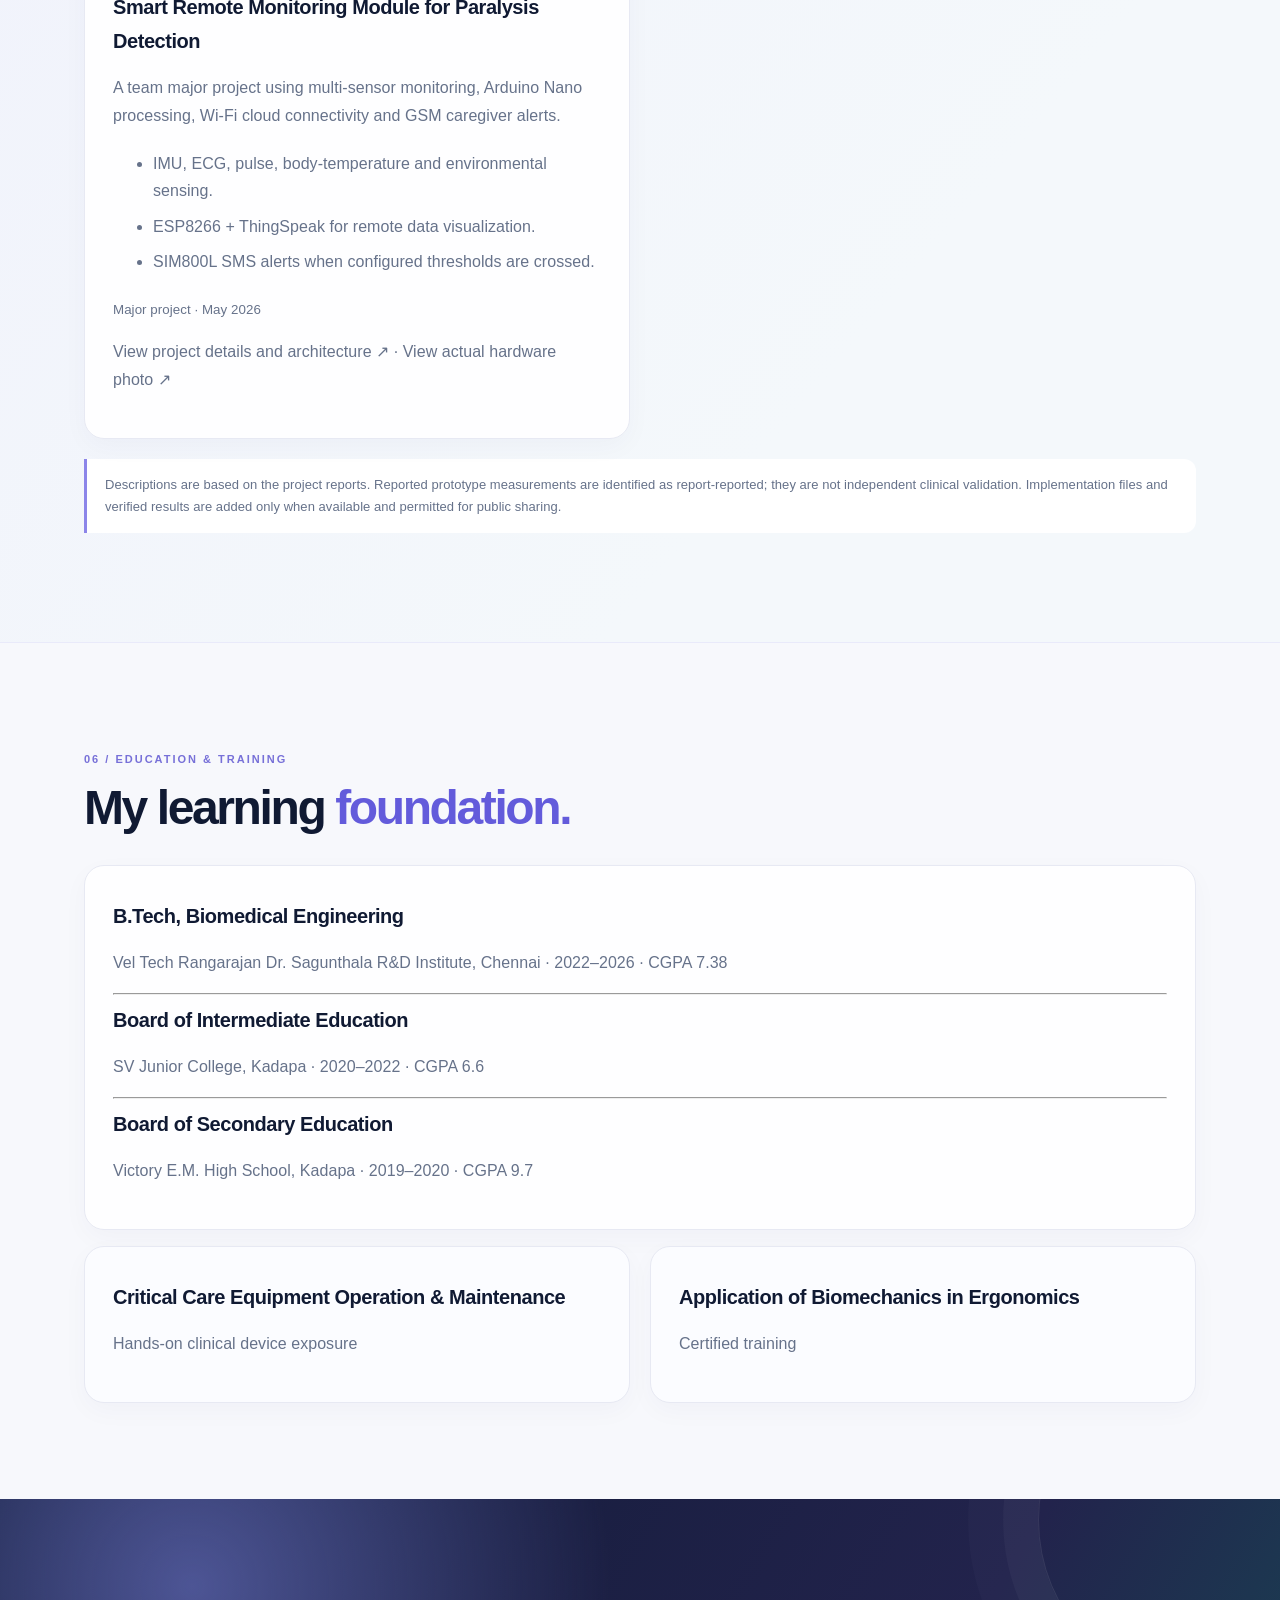
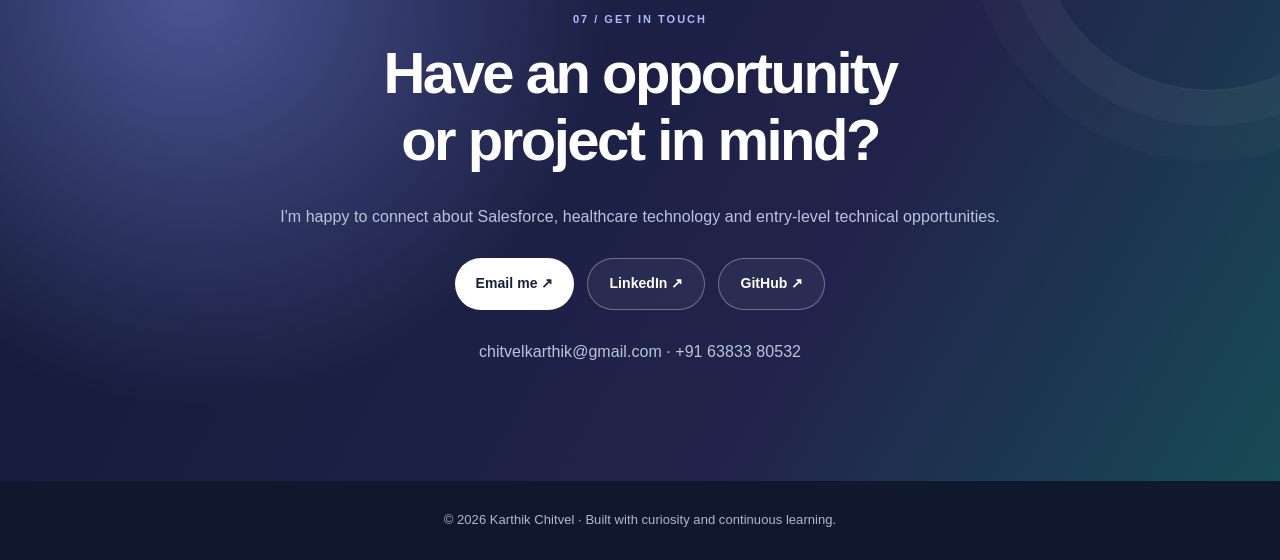
==== commit ba154c69: "Fix responsive hero profile layout" ====
--- a/index.html
+++ b/index.html
@@ -1,7 +1,7 @@
 <!doctype html>
 <html lang="en"><head><meta charset="utf-8"><meta name="viewport" content="width=device-width,initial-scale=1"><meta name="description" content="Karthik Chitvel — Biomedical Engineering graduate and Salesforce Admin and Developer Intern"><title>Karthik Chitvel | Portfolio</title><link rel="stylesheet" href="style.css"></head>
 <body><header><nav><a class="logo" href="#home">KC<span>.</span></a><button id="menu" aria-label="Toggle menu">☰</button><div id="links"><a href="#about">About</a><a href="#skills">Skills</a><a href="#salesforce-work">Salesforce work</a><a href="#experience">Experience</a><a href="#projects">Projects</a><a href="#education">Education</a><a href="#contact">Contact</a></div></nav></header>
-<main><section class="hero" id="home"><div class="hero-top"><div><p class="eyebrow">SALESFORCE ADMIN & DEVELOPER INTERN</p><h1>Hi, I'm <em>Karthik Chitvel.</em></h1><h2>Biomedical Engineering graduate building practical solutions with Salesforce, data and healthcare technology.</h2><p>I combine an engineering mindset with CRM configuration, structured data, process automation and user-focused applications.</p><div class="actions"><a class="btn" href="#projects">Explore projects ↓</a><a class="btn ghost" href="mailto:chitvelkarthik@gmail.com">Contact me ↗</a><a class="btn ghost" href="resume.html">Download resume ↓</a></div><div class="profile-mark" aria-label="Karthik Chitvel initials portrait placeholder"><span>KC</span><small>Biomedical Engineering<br>Salesforce & CRM</small></div></div><div class="metrics"><div><b>2026</b><small>B.Tech graduate</small></div><div><b>Salesforce</b><small>Admin & Developer Intern</small></div><div><b>3</b><small>Featured projects</small></div></div></section>
+<main><section class="hero" id="home"><div class="hero-top"><div><p class="eyebrow">SALESFORCE ADMIN & DEVELOPER INTERN</p><h1>Hi, I'm <em>Karthik Chitvel.</em></h1><h2>Biomedical Engineering graduate building practical solutions with Salesforce, data and healthcare technology.</h2><p>I combine an engineering mindset with CRM configuration, structured data, process automation and user-focused applications.</p><div class="actions"><a class="btn" href="#projects">Explore projects ↓</a><a class="btn ghost" href="mailto:chitvelkarthik@gmail.com">Contact me ↗</a><a class="btn ghost" href="resume.html">Download resume ↓</a></div></div><div class="profile-mark" aria-label="Karthik Chitvel initials portrait placeholder"><span>KC</span><small>Biomedical Engineering<br>Salesforce & CRM</small></div></div><div class="metrics"><div><b>2026</b><small>B.Tech graduate</small></div><div><b>Salesforce</b><small>Admin & Developer Intern</small></div><div><b>3</b><small>Featured projects</small></div></div></section>
 <section id="about"><p class="eyebrow">01 / ABOUT</p><h2>Engineering thinking.<br><em>Technology in practice.</em></h2><p class="wide">I am a B.Tech Biomedical Engineering graduate from Vel Tech Rangarajan Dr. Sagunthala R&D Institute, Chennai. My experience includes Salesforce administration, CRM configuration, relational data modelling, reports and dashboards, and workflow automation. My academic work also introduced me to medical-image classification using CNN feature extraction and RVM classification.</p></section>
 <section class="tint" id="skills"><p class="eyebrow">02 / TECHNICAL TOOLKIT</p><h2>Skills I'm building <em>and applying.</em></h2><div class="grid"><article><h3>Salesforce Administration</h3><p>Custom objects and fields, relationships, record types, page layouts, Lightning App Builder, validation rules, reports and dashboards.</p></article><article><h3>Automation & Security</h3><p>Screen Flows, record-triggered flows, approval processes, OWD, role hierarchy, permission sets and sharing rules.</p></article><article><h3>Data & Programming</h3><p>SQL, Python basics, Data Import Wizard, Data Loader, data export and duplicate rules.</p></article><article><h3>Development in progress</h3><p>Apex programming, Apex triggers, SOQL and SOSL — currently developing these skills.</p></article></div></section>
 <section id="salesforce-work"><p class="eyebrow">03 / SALESFORCE IN PRACTICE</p><h2>Configuration that supports <em>real workflows.</em></h2><p class="wide">Examples below are drawn from the Patient Book practice application and internship experience listed in my resume.</p><div class="grid salesforce-examples"><article><span class="tag">DATA MODELING</span><h3>Patient record structure</h3><p>Configured custom objects, fields and relationships to organize patient information and supporting records.</p><small>Patient Book · Practice application</small></article><article><span class="tag">FLOW AUTOMATION</span><h3>Guided record updates</h3><p>Built a Screen Flow to guide patient detail updates and a Record-Triggered Flow to create follow-up tasks automatically.</p><small>Patient Book · Practice application</small></article><article><span class="tag">DATA QUALITY</span><h3>Validation and duplicate controls</h3><p>Used validation rules and duplicate rules as part of a structured approach to data quality.</p><small>Salesforce administration skills</small></article><article><span class="tag">ACCESS & REPORTING</span><h3>Secure, visible information</h3><p>Worked with profiles, permission sets, role hierarchy, organization-wide defaults, sharing rules, reports and dashboards.</p><small>Internship training and hands-on practice</small></article></div><p class="note">These are learning and internship examples, not claims of a production Salesforce deployment. Apex, Apex Triggers, SOQL and SOSL are currently in progress.</p></section><section id="experience"><p class="eyebrow">04 / EXPERIENCE</p><h2>Learning by <em>working hands-on.</em></h2><article class="panel"><p class="eyebrow">2026 – PRESENT</p><h3>Salesforce Admin and Developer Intern</h3><h4>Vamritech Pvt. Ltd.</h4><ul><li>Completed Salesforce Administration training with exposure to Apex, SOQL and SOSL concepts.</li><li>Configured custom objects, page layouts, record types, validation rules and security controls.</li><li>Created reports and dashboards for data visibility.</li><li>Built automation using Screen Flows and Record-Triggered Flows.</li></ul></article></section>
--- a/style.css
+++ b/style.css
@@ -63,3 +63,23 @@
  section{padding-top:72px;padding-bottom:72px}
 }
 @media(prefers-reduced-motion:reduce){html{scroll-behavior:auto}*,*:before,*:after{transition:none!important;animation:none!important}}
+
+
+/* New profile identity, Salesforce examples and project thumbnails */
+.hero-top{display:grid;grid-template-columns:minmax(0,1fr) 210px;gap:34px;align-items:center}
+.profile-mark{width:190px;height:190px;border-radius:32px;background:linear-gradient(145deg,#5e57d7,#1aa49c);display:flex;flex-direction:column;align-items:center;justify-content:center;color:white;box-shadow:0 22px 45px #4642a833;transform:rotate(3deg);border:7px solid #ffffffaa}
+.profile-mark span{font-size:68px;font-weight:900;letter-spacing:-7px;line-height:1}
+.profile-mark small{color:#f0f4ff;text-align:center;font-size:10px;line-height:1.5;margin-top:12px;letter-spacing:.7px}
+.salesforce-examples article{min-height:205px}
+.salesforce-examples .tag{margin-bottom:9px}
+.salesforce-examples small{display:inline-block;margin-top:10px}
+.project-visual{height:154px;border-radius:15px;margin:-8px -8px 20px;padding:20px 22px;display:flex;flex-direction:column;justify-content:space-between;overflow:hidden;position:relative;color:white}
+.project-visual:after{content:"";position:absolute;width:170px;height:170px;border:1px solid #ffffff38;border-radius:50%;right:-36px;top:-85px;box-shadow:0 0 0 20px #ffffff0b,0 0 0 42px #ffffff0a}
+.project-visual strong{font-size:30px;line-height:1.05;letter-spacing:-1.3px;position:relative;z-index:1}
+.project-visual strong span{opacity:.65}
+.visual-kicker{font-size:10px;letter-spacing:2px;font-weight:800;opacity:.85}
+.visual-flow{font-size:11px;letter-spacing:.4px;opacity:.9}
+.visual-salesforce{background:linear-gradient(120deg,#343d91,#7066e8 68%,#9b8df4)}
+.visual-ml{background:linear-gradient(120deg,#123b62,#247f9c 65%,#5ab6b2)}
+.visual-iot{background:linear-gradient(120deg,#173c46,#168d83 65%,#57b8a4)}
+@media(max-width:700px){.hero-top{grid-template-columns:1fr;gap:20px}.profile-mark{width:112px;height:112px;border-radius:24px;grid-row:1;justify-self:end;margin-bottom:-12px}.profile-mark span{font-size:43px;letter-spacing:-4px}.profile-mark small{font-size:8px;margin-top:5px}.project-visual{height:138px}}
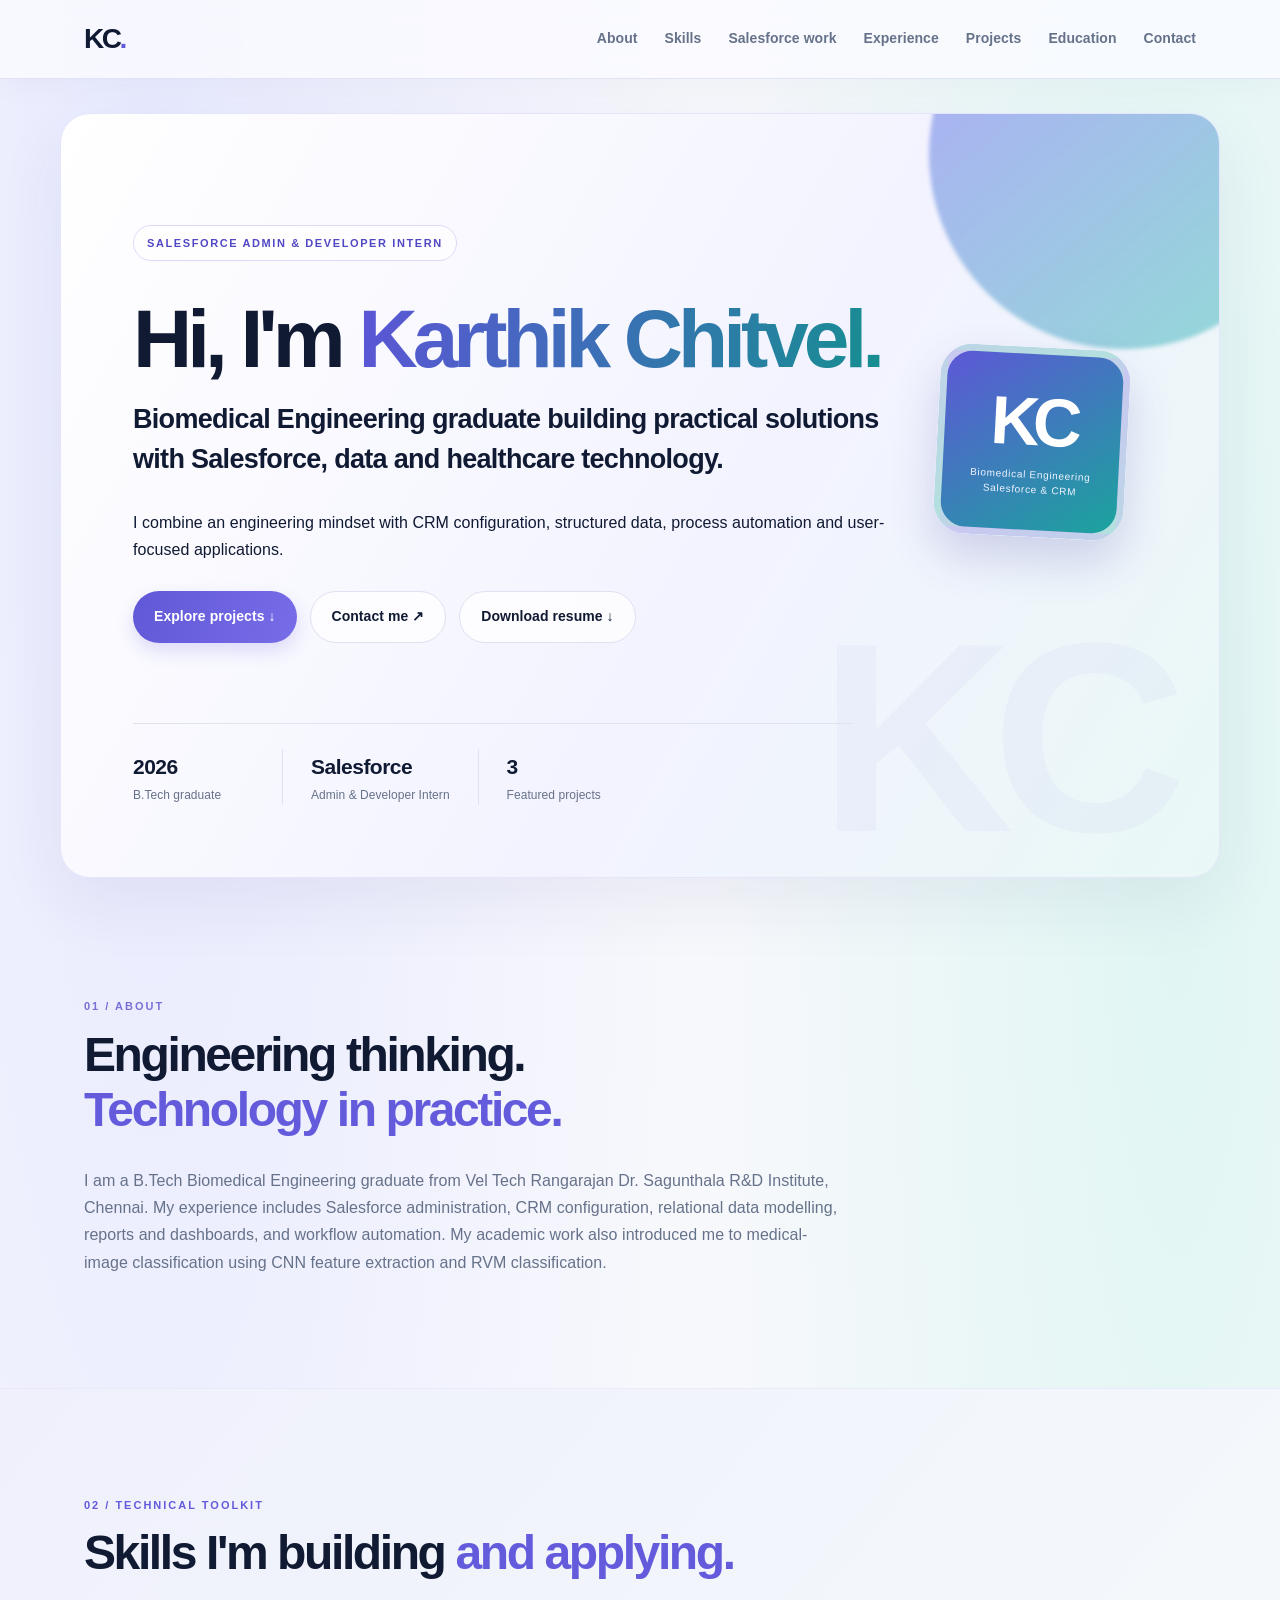
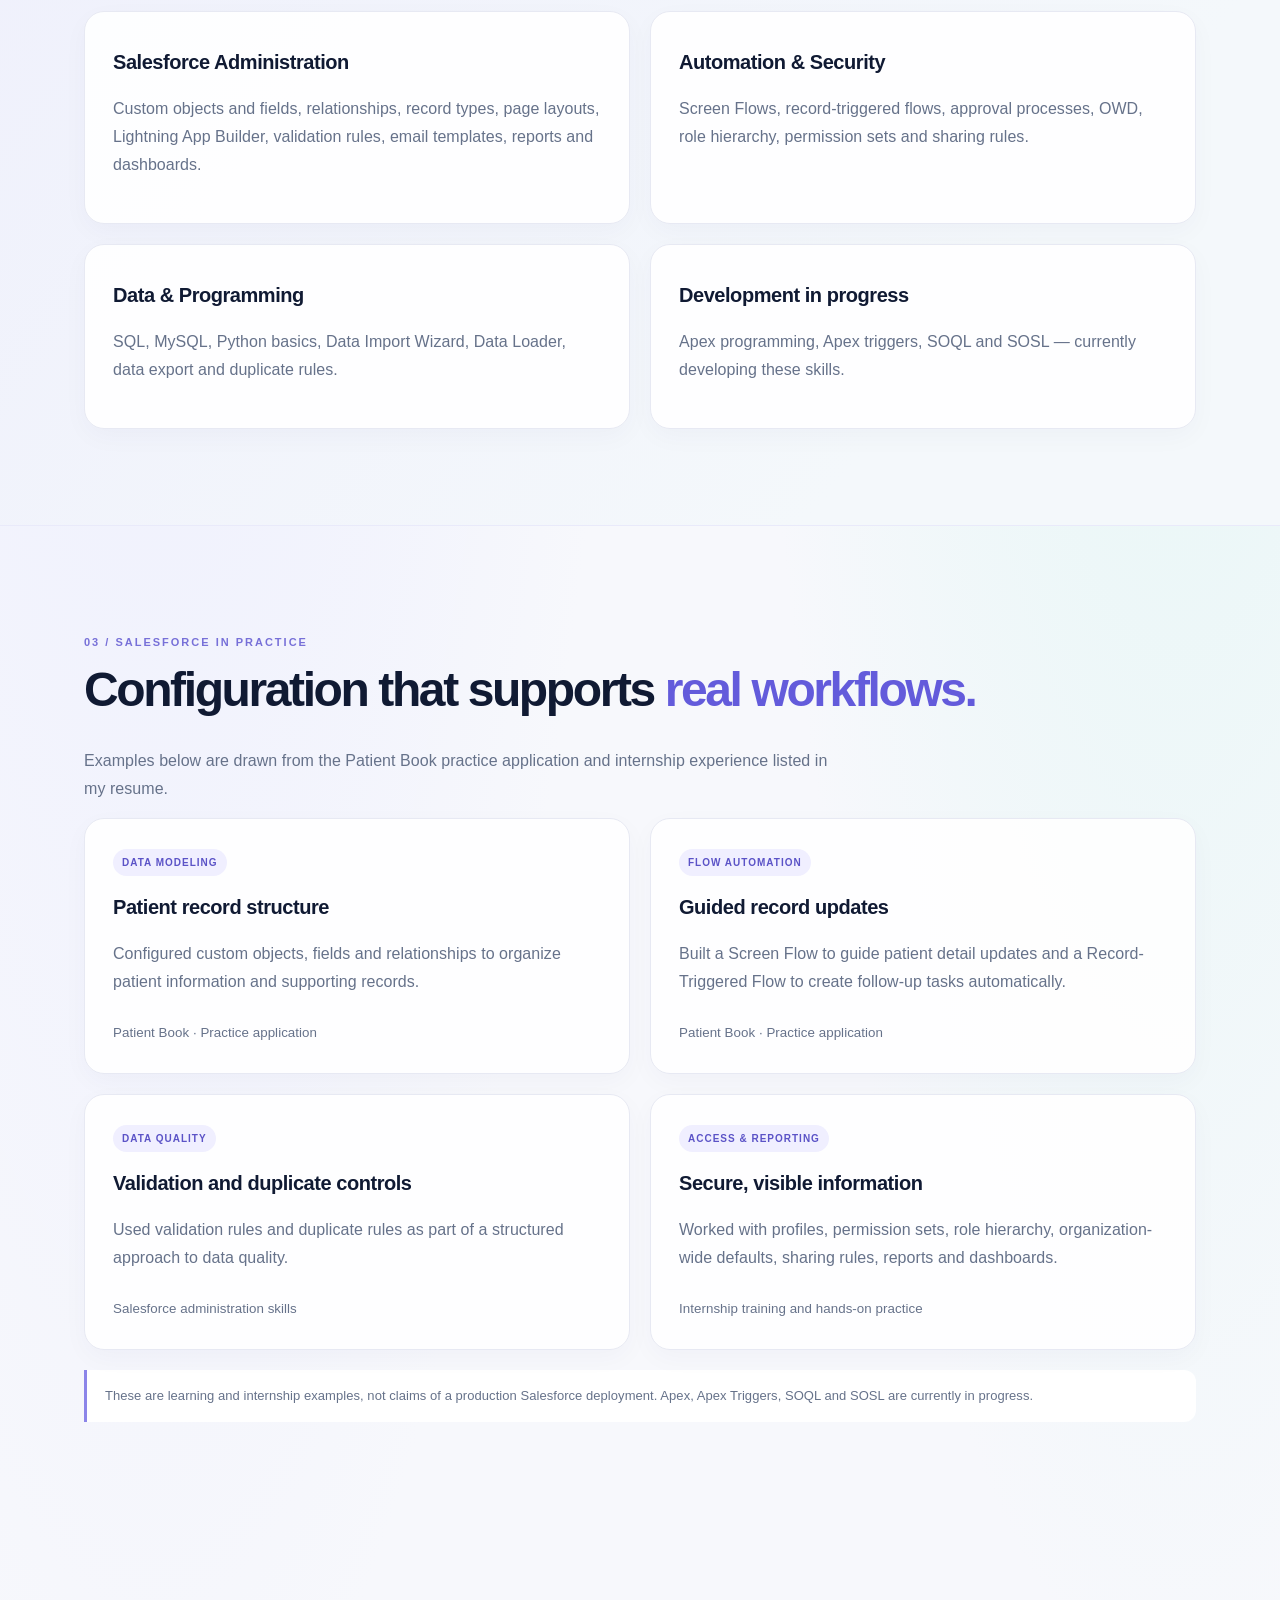
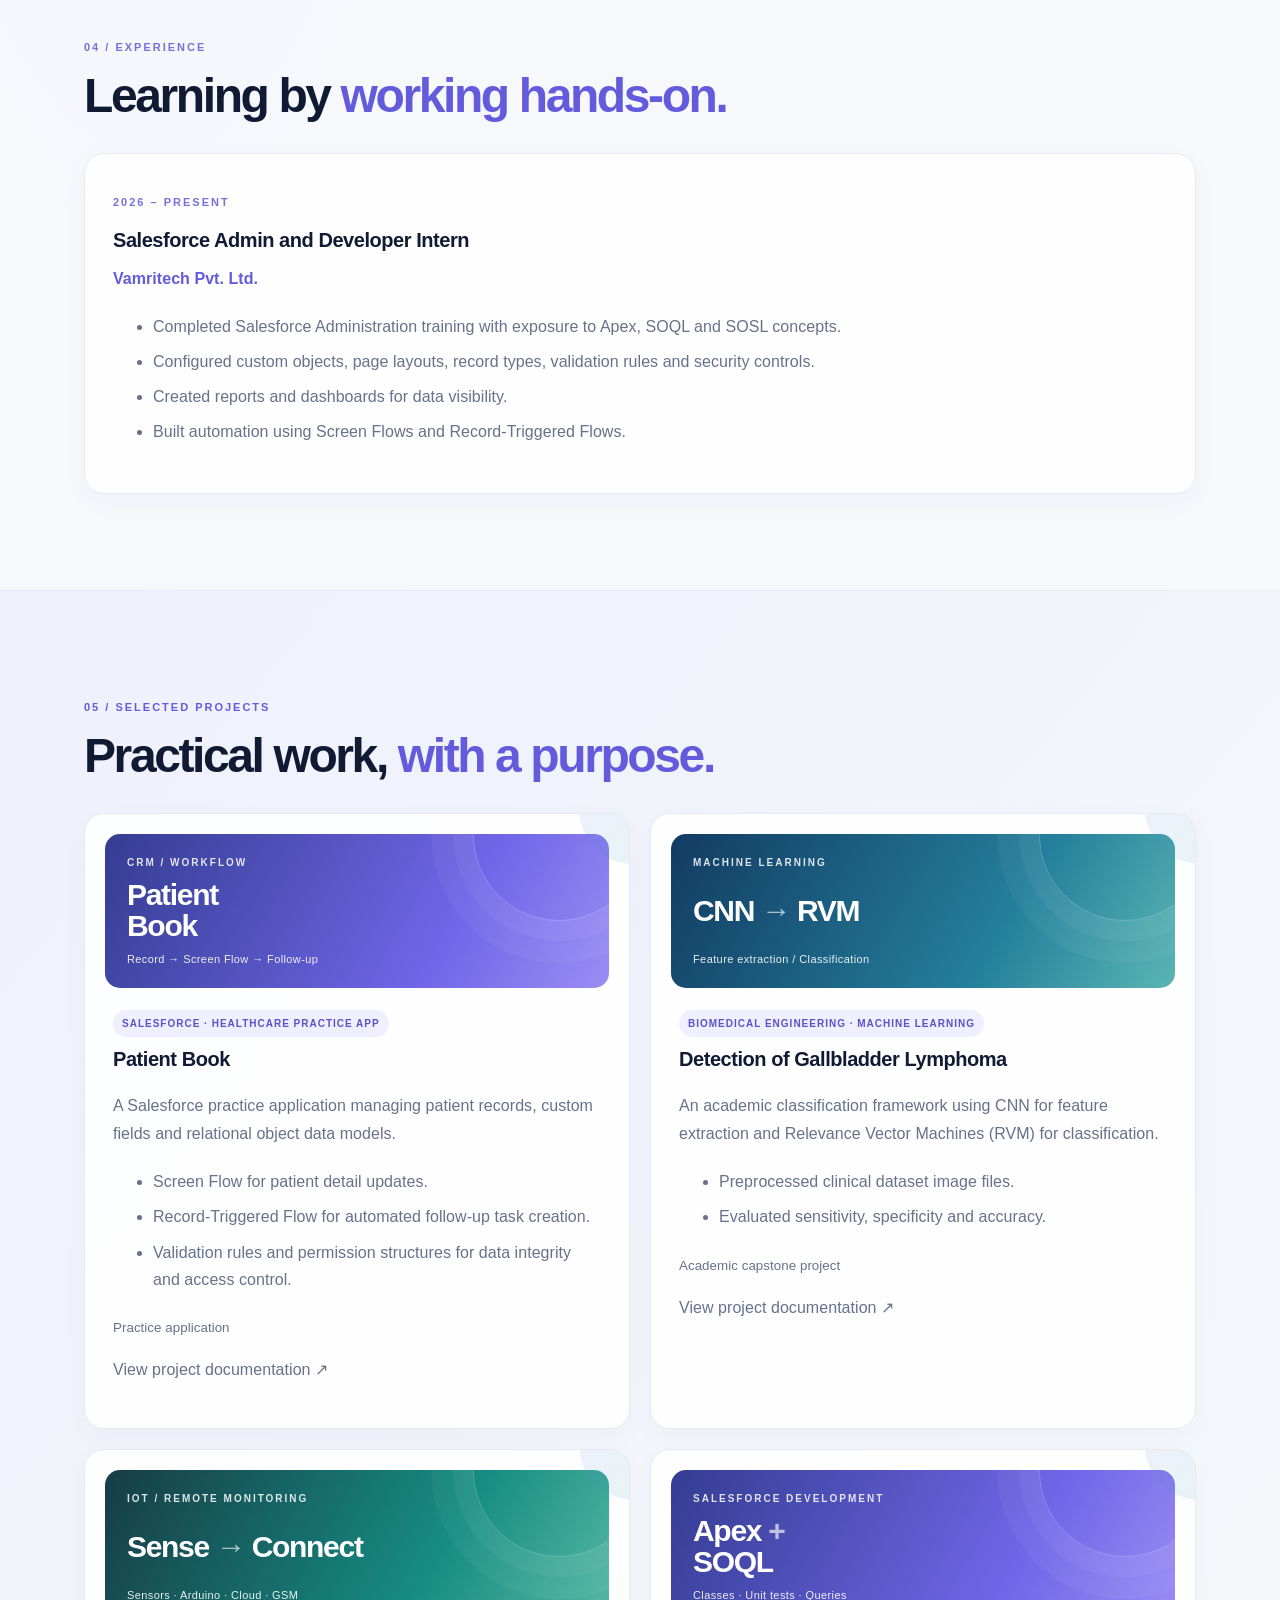
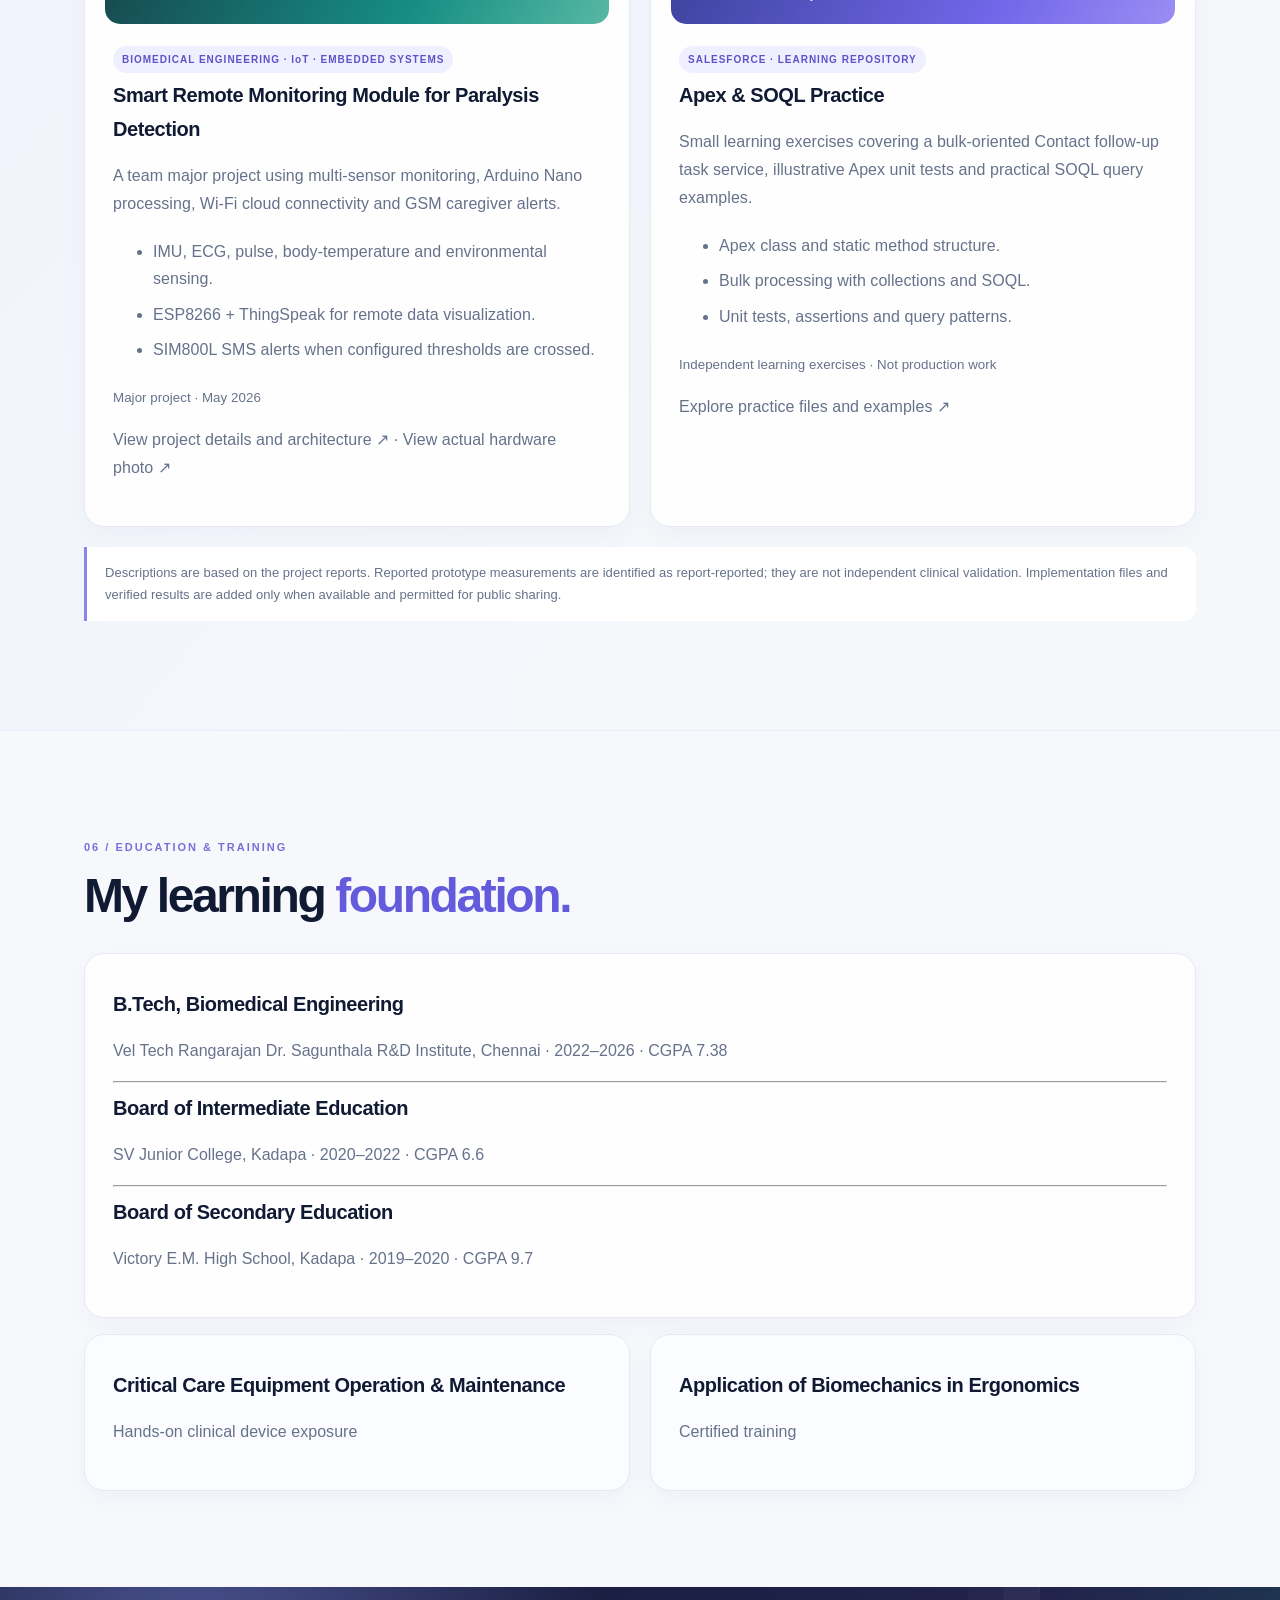
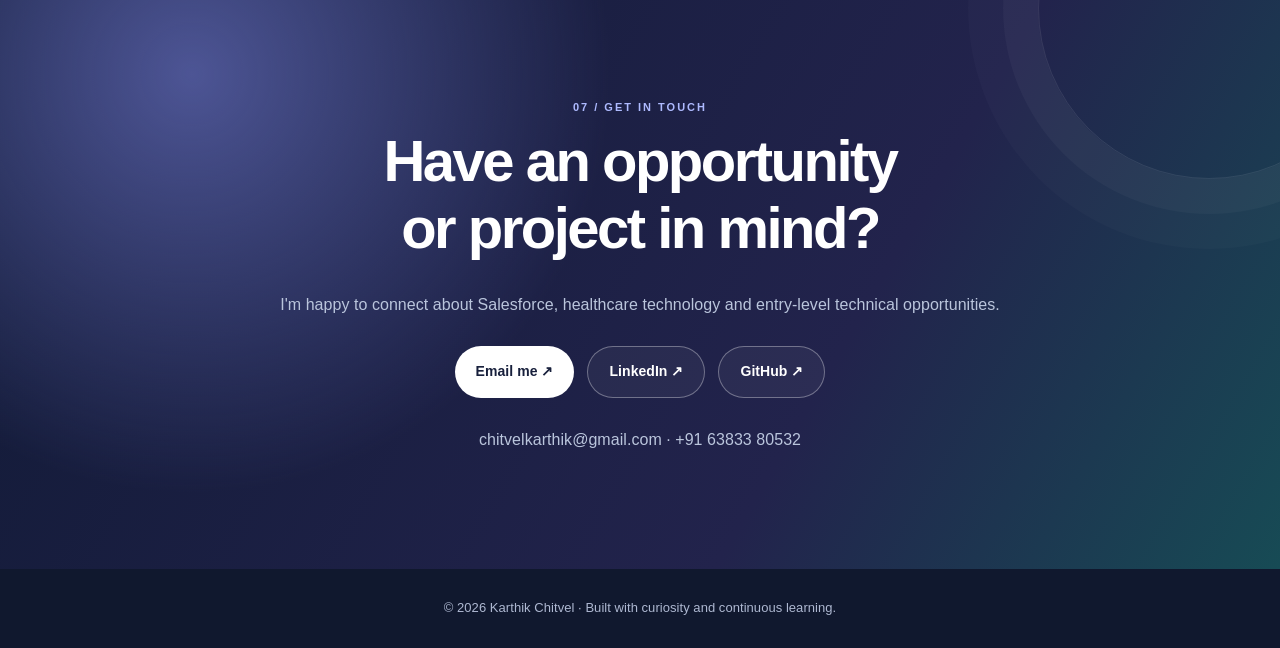
==== commit c8bb2c90: "Improve recruiter navigation and Salesforce project visibility" ====
--- a/index.html
+++ b/index.html
@@ -3,8 +3,8 @@
 <body><header><nav><a class="logo" href="#home">KC<span>.</span></a><button id="menu" aria-label="Toggle menu">☰</button><div id="links"><a href="#about">About</a><a href="#skills">Skills</a><a href="#salesforce-work">Salesforce work</a><a href="#experience">Experience</a><a href="#projects">Projects</a><a href="#education">Education</a><a href="#contact">Contact</a></div></nav></header>
 <main><section class="hero" id="home"><div class="hero-top"><div><p class="eyebrow">SALESFORCE ADMIN & DEVELOPER INTERN</p><h1>Hi, I'm <em>Karthik Chitvel.</em></h1><h2>Biomedical Engineering graduate building practical solutions with Salesforce, data and healthcare technology.</h2><p>I combine an engineering mindset with CRM configuration, structured data, process automation and user-focused applications.</p><div class="actions"><a class="btn" href="#projects">Explore projects ↓</a><a class="btn ghost" href="mailto:chitvelkarthik@gmail.com">Contact me ↗</a><a class="btn ghost" href="resume.html">Download resume ↓</a></div></div><div class="profile-mark" aria-label="Karthik Chitvel initials portrait placeholder"><span>KC</span><small>Biomedical Engineering<br>Salesforce & CRM</small></div></div><div class="metrics"><div><b>2026</b><small>B.Tech graduate</small></div><div><b>Salesforce</b><small>Admin & Developer Intern</small></div><div><b>3</b><small>Featured projects</small></div></div></section>
 <section id="about"><p class="eyebrow">01 / ABOUT</p><h2>Engineering thinking.<br><em>Technology in practice.</em></h2><p class="wide">I am a B.Tech Biomedical Engineering graduate from Vel Tech Rangarajan Dr. Sagunthala R&D Institute, Chennai. My experience includes Salesforce administration, CRM configuration, relational data modelling, reports and dashboards, and workflow automation. My academic work also introduced me to medical-image classification using CNN feature extraction and RVM classification.</p></section>
-<section class="tint" id="skills"><p class="eyebrow">02 / TECHNICAL TOOLKIT</p><h2>Skills I'm building <em>and applying.</em></h2><div class="grid"><article><h3>Salesforce Administration</h3><p>Custom objects and fields, relationships, record types, page layouts, Lightning App Builder, validation rules, reports and dashboards.</p></article><article><h3>Automation & Security</h3><p>Screen Flows, record-triggered flows, approval processes, OWD, role hierarchy, permission sets and sharing rules.</p></article><article><h3>Data & Programming</h3><p>SQL, Python basics, Data Import Wizard, Data Loader, data export and duplicate rules.</p></article><article><h3>Development in progress</h3><p>Apex programming, Apex triggers, SOQL and SOSL — currently developing these skills.</p></article></div></section>
+<section class="tint" id="skills"><p class="eyebrow">02 / TECHNICAL TOOLKIT</p><h2>Skills I'm building <em>and applying.</em></h2><div class="grid"><article><h3>Salesforce Administration</h3><p>Custom objects and fields, relationships, record types, page layouts, Lightning App Builder, validation rules, email templates, reports and dashboards.</p></article><article><h3>Automation & Security</h3><p>Screen Flows, record-triggered flows, approval processes, OWD, role hierarchy, permission sets and sharing rules.</p></article><article><h3>Data & Programming</h3><p>SQL, MySQL, Python basics, Data Import Wizard, Data Loader, data export and duplicate rules.</p></article><article><h3>Development in progress</h3><p>Apex programming, Apex triggers, SOQL and SOSL — currently developing these skills.</p></article></div></section>
 <section id="salesforce-work"><p class="eyebrow">03 / SALESFORCE IN PRACTICE</p><h2>Configuration that supports <em>real workflows.</em></h2><p class="wide">Examples below are drawn from the Patient Book practice application and internship experience listed in my resume.</p><div class="grid salesforce-examples"><article><span class="tag">DATA MODELING</span><h3>Patient record structure</h3><p>Configured custom objects, fields and relationships to organize patient information and supporting records.</p><small>Patient Book · Practice application</small></article><article><span class="tag">FLOW AUTOMATION</span><h3>Guided record updates</h3><p>Built a Screen Flow to guide patient detail updates and a Record-Triggered Flow to create follow-up tasks automatically.</p><small>Patient Book · Practice application</small></article><article><span class="tag">DATA QUALITY</span><h3>Validation and duplicate controls</h3><p>Used validation rules and duplicate rules as part of a structured approach to data quality.</p><small>Salesforce administration skills</small></article><article><span class="tag">ACCESS & REPORTING</span><h3>Secure, visible information</h3><p>Worked with profiles, permission sets, role hierarchy, organization-wide defaults, sharing rules, reports and dashboards.</p><small>Internship training and hands-on practice</small></article></div><p class="note">These are learning and internship examples, not claims of a production Salesforce deployment. Apex, Apex Triggers, SOQL and SOSL are currently in progress.</p></section><section id="experience"><p class="eyebrow">04 / EXPERIENCE</p><h2>Learning by <em>working hands-on.</em></h2><article class="panel"><p class="eyebrow">2026 – PRESENT</p><h3>Salesforce Admin and Developer Intern</h3><h4>Vamritech Pvt. Ltd.</h4><ul><li>Completed Salesforce Administration training with exposure to Apex, SOQL and SOSL concepts.</li><li>Configured custom objects, page layouts, record types, validation rules and security controls.</li><li>Created reports and dashboards for data visibility.</li><li>Built automation using Screen Flows and Record-Triggered Flows.</li></ul></article></section>
-<section class="tint" id="projects"><p class="eyebrow">05 / SELECTED PROJECTS</p><h2>Practical work, <em>with a purpose.</em></h2><div class="grid projects"><article><div class="project-visual visual-salesforce"><span class="visual-kicker">CRM / WORKFLOW</span><strong>Patient<br>Book</strong><span class="visual-flow">Record → Screen Flow → Follow-up</span></div><span class="tag">SALESFORCE · HEALTHCARE PRACTICE APP</span><h3>Patient Book</h3><p>A Salesforce practice application managing patient records, custom fields and relational object data models.</p><ul><li>Screen Flow for patient detail updates.</li><li>Record-Triggered Flow for automated follow-up task creation.</li><li>Validation rules and permission structures for data integrity and access control.</li></ul><small>Practice application</small></article><article><div class="project-visual visual-ml"><span class="visual-kicker">MACHINE LEARNING</span><strong>CNN <span>→</span> RVM</strong><span class="visual-flow">Feature extraction / Classification</span></div><span class="tag">BIOMEDICAL ENGINEERING · MACHINE LEARNING</span><h3>Detection of Gallbladder Lymphoma</h3><p>An academic classification framework using CNN for feature extraction and Relevance Vector Machines (RVM) for classification.</p><ul><li>Preprocessed clinical dataset image files.</li><li>Evaluated sensitivity, specificity and accuracy.</li></ul><small>Academic capstone project</small></article><article><div class="project-visual visual-iot"><span class="visual-kicker">IOT / REMOTE MONITORING</span><strong>Sense <span>→</span> Connect</strong><span class="visual-flow">Sensors · Arduino · Cloud · GSM</span></div><span class="tag">BIOMEDICAL ENGINEERING · IoT · EMBEDDED SYSTEMS</span><h3>Smart Remote Monitoring Module for Paralysis Detection</h3><p>A team major project using multi-sensor monitoring, Arduino Nano processing, Wi-Fi cloud connectivity and GSM caregiver alerts.</p><ul><li>IMU, ECG, pulse, body-temperature and environmental sensing.</li><li>ESP8266 + ThingSpeak for remote data visualization.</li><li>SIM800L SMS alerts when configured thresholds are crossed.</li></ul><small>Major project · May 2026</small><p><a href="projects/smart-remote-paralysis-monitoring-iot/README.md">View project details and architecture ↗</a> · <a href="projects/smart-remote-paralysis-monitoring-iot/hardware-photo.html">View actual hardware photo ↗</a></p></article></div><p class="note">Descriptions are based on the project reports. Reported prototype measurements are identified as report-reported; they are not independent clinical validation. Implementation files and verified results are added only when available and permitted for public sharing.</p></section>
+<section class="tint" id="projects"><p class="eyebrow">05 / SELECTED PROJECTS</p><h2>Practical work, <em>with a purpose.</em></h2><div class="grid projects"><article><div class="project-visual visual-salesforce"><span class="visual-kicker">CRM / WORKFLOW</span><strong>Patient<br>Book</strong><span class="visual-flow">Record → Screen Flow → Follow-up</span></div><span class="tag">SALESFORCE · HEALTHCARE PRACTICE APP</span><h3>Patient Book</h3><p>A Salesforce practice application managing patient records, custom fields and relational object data models.</p><ul><li>Screen Flow for patient detail updates.</li><li>Record-Triggered Flow for automated follow-up task creation.</li><li>Validation rules and permission structures for data integrity and access control.</li></ul><small>Practice application</small><p><a href="projects/patient-book-salesforce/README.md">View project documentation ↗</a></p></article><article><div class="project-visual visual-ml"><span class="visual-kicker">MACHINE LEARNING</span><strong>CNN <span>→</span> RVM</strong><span class="visual-flow">Feature extraction / Classification</span></div><span class="tag">BIOMEDICAL ENGINEERING · MACHINE LEARNING</span><h3>Detection of Gallbladder Lymphoma</h3><p>An academic classification framework using CNN for feature extraction and Relevance Vector Machines (RVM) for classification.</p><ul><li>Preprocessed clinical dataset image files.</li><li>Evaluated sensitivity, specificity and accuracy.</li></ul><small>Academic capstone project</small><p><a href="projects/gallbladder-lymphoma-cnn-rvm/README.md">View project documentation ↗</a></p></article><article><div class="project-visual visual-iot"><span class="visual-kicker">IOT / REMOTE MONITORING</span><strong>Sense <span>→</span> Connect</strong><span class="visual-flow">Sensors · Arduino · Cloud · GSM</span></div><span class="tag">BIOMEDICAL ENGINEERING · IoT · EMBEDDED SYSTEMS</span><h3>Smart Remote Monitoring Module for Paralysis Detection</h3><p>A team major project using multi-sensor monitoring, Arduino Nano processing, Wi-Fi cloud connectivity and GSM caregiver alerts.</p><ul><li>IMU, ECG, pulse, body-temperature and environmental sensing.</li><li>ESP8266 + ThingSpeak for remote data visualization.</li><li>SIM800L SMS alerts when configured thresholds are crossed.</li></ul><small>Major project · May 2026</small><p><a href="projects/smart-remote-paralysis-monitoring-iot/README.md">View project details and architecture ↗</a> · <a href="projects/smart-remote-paralysis-monitoring-iot/hardware-photo.html">View actual hardware photo ↗</a></p></article><article><div class="project-visual visual-salesforce"><span class="visual-kicker">SALESFORCE DEVELOPMENT</span><strong>Apex <span>+</span><br>SOQL</strong><span class="visual-flow">Classes · Unit tests · Queries</span></div><span class="tag">SALESFORCE · LEARNING REPOSITORY</span><h3>Apex &amp; SOQL Practice</h3><p>Small learning exercises covering a bulk-oriented Contact follow-up task service, illustrative Apex unit tests and practical SOQL query examples.</p><ul><li>Apex class and static method structure.</li><li>Bulk processing with collections and SOQL.</li><li>Unit tests, assertions and query patterns.</li></ul><small>Independent learning exercises · Not production work</small><p><a href="salesforce-practice/README.md">Explore practice files and examples ↗</a></p></article></div><p class="note">Descriptions are based on the project reports. Reported prototype measurements are identified as report-reported; they are not independent clinical validation. Implementation files and verified results are added only when available and permitted for public sharing.</p></section>
 <section id="education"><p class="eyebrow">06 / EDUCATION & TRAINING</p><h2>My learning <em>foundation.</em></h2><div class="panel"><h3>B.Tech, Biomedical Engineering</h3><p>Vel Tech Rangarajan Dr. Sagunthala R&D Institute, Chennai · 2022–2026 · CGPA 7.38</p><hr><h3>Board of Intermediate Education</h3><p>SV Junior College, Kadapa · 2020–2022 · CGPA 6.6</p><hr><h3>Board of Secondary Education</h3><p>Victory E.M. High School, Kadapa · 2019–2020 · CGPA 9.7</p></div><div class="grid certs"><article><h3>Critical Care Equipment Operation & Maintenance</h3><p>Hands-on clinical device exposure</p></article><article><h3>Application of Biomechanics in Ergonomics</h3><p>Certified training</p></article></div></section>
 <section class="contact" id="contact"><p class="eyebrow">07 / GET IN TOUCH</p><h2>Have an opportunity<br>or project in mind?</h2><p>I'm happy to connect about Salesforce, healthcare technology and entry-level technical opportunities.</p><div class="actions"><a class="btn white" href="mailto:chitvelkarthik@gmail.com">Email me ↗</a><a class="btn outline" href="https://www.linkedin.com/in/karthikchitvel/" target="_blank" rel="noopener">LinkedIn ↗</a><a class="btn outline" href="https://github.com/chitvelkarthik-sketch" target="_blank" rel="noopener">GitHub ↗</a></div><p>chitvelkarthik@gmail.com · +91 63833 80532</p></section></main><footer>© <span id="year"></span> Karthik Chitvel · Built with curiosity and continuous learning.</footer><script src="script.js"></script></body></html>
